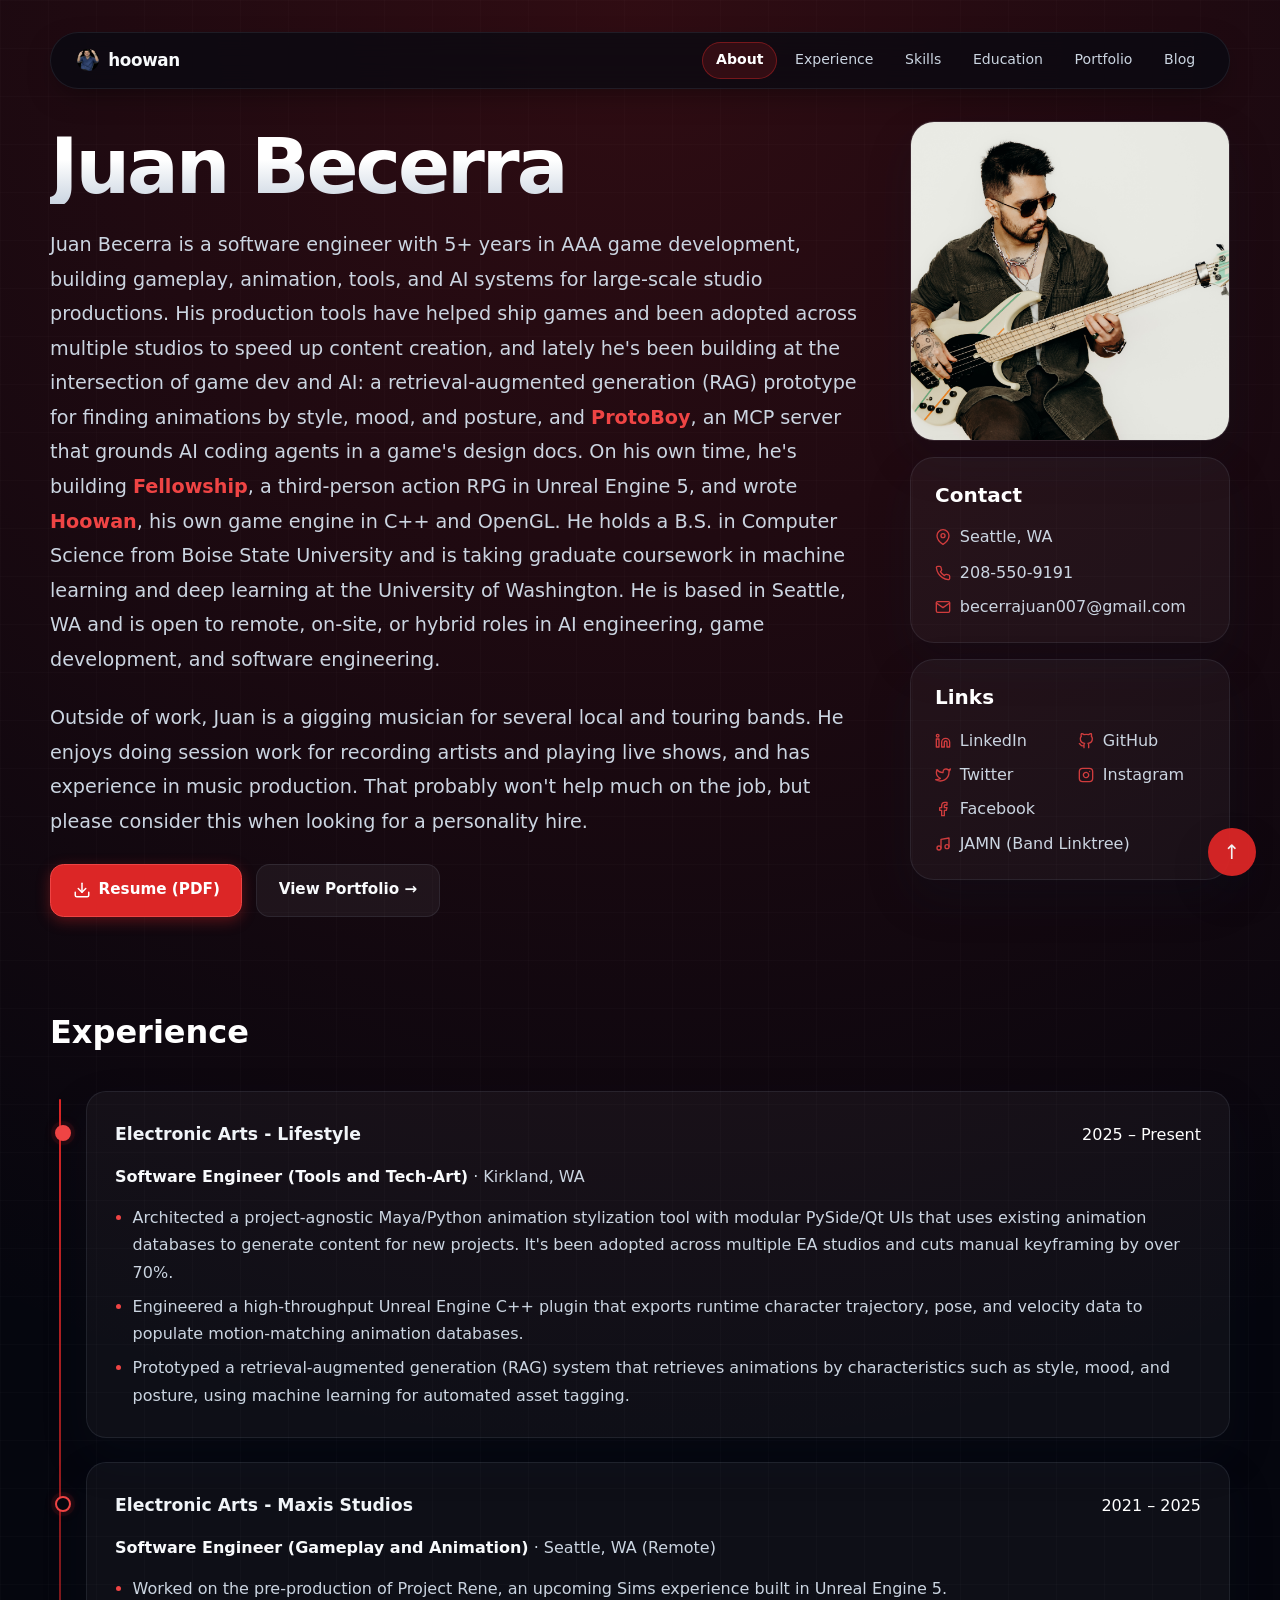
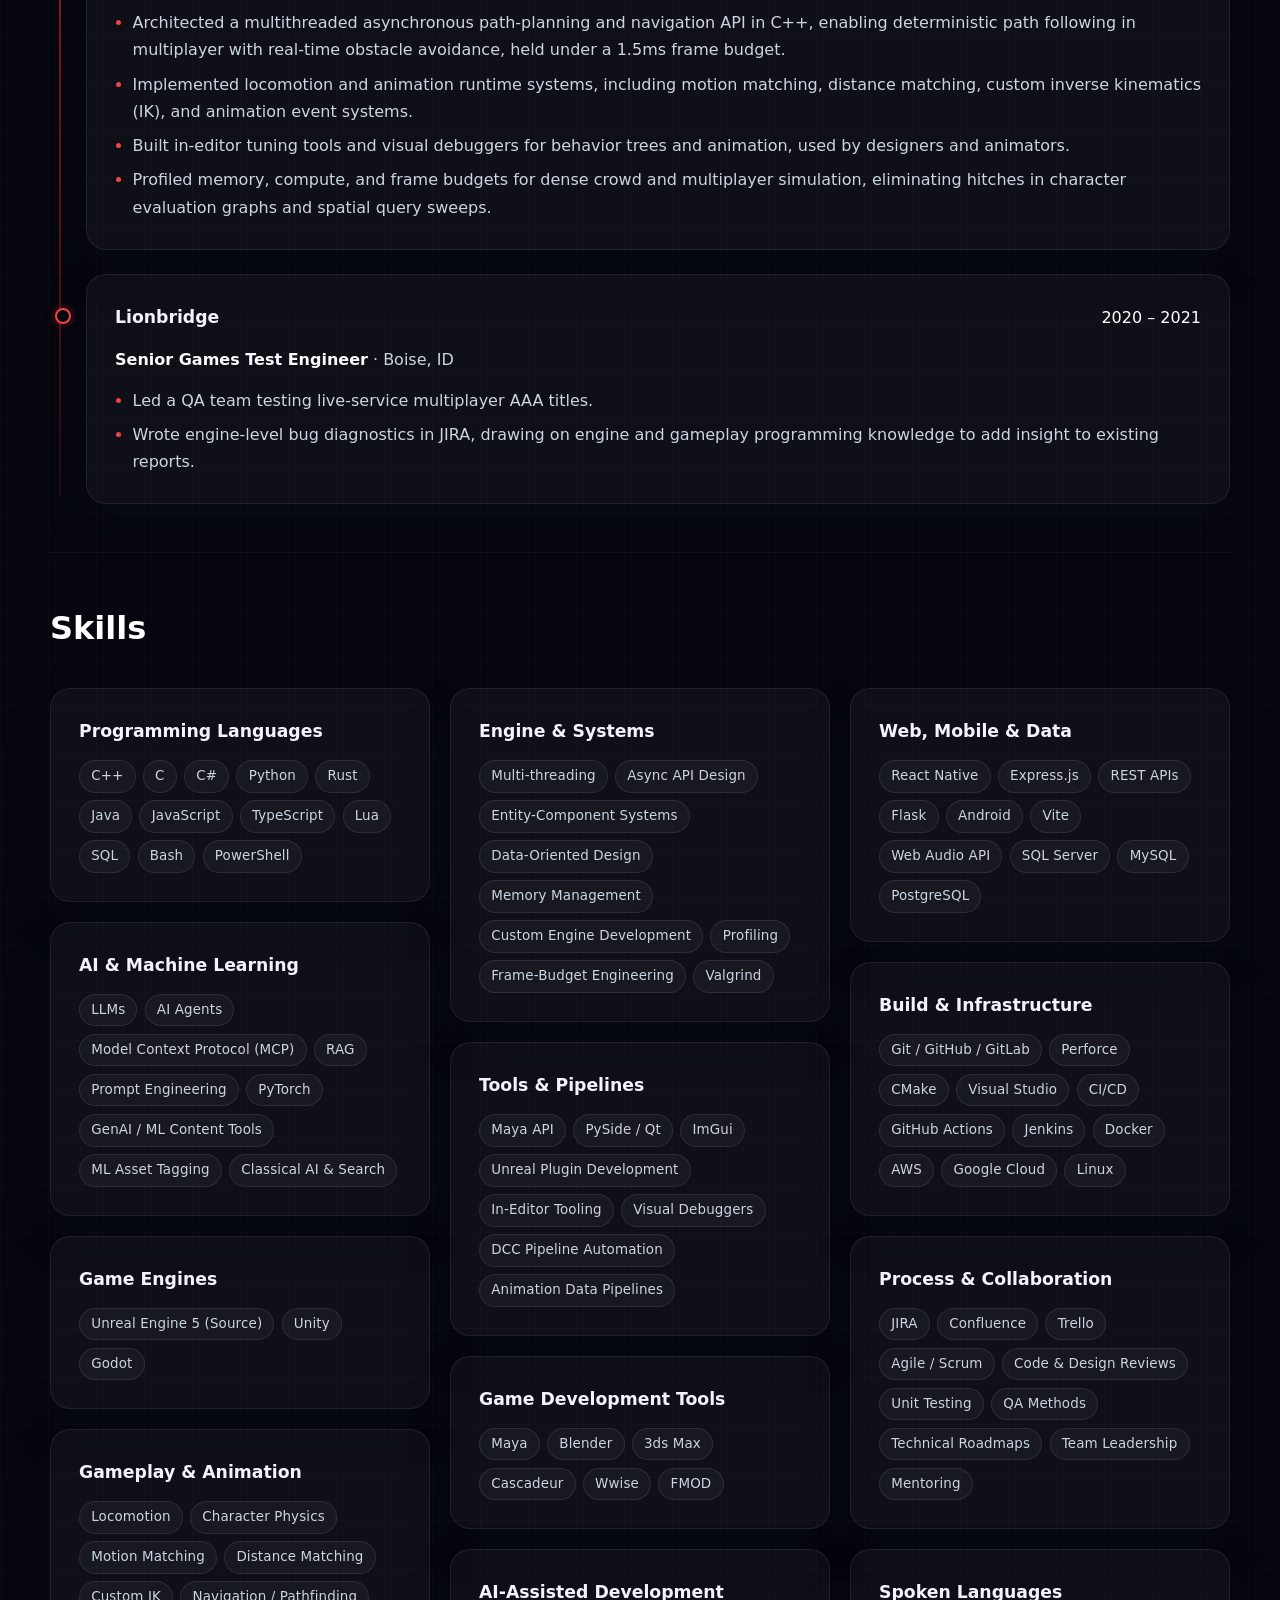
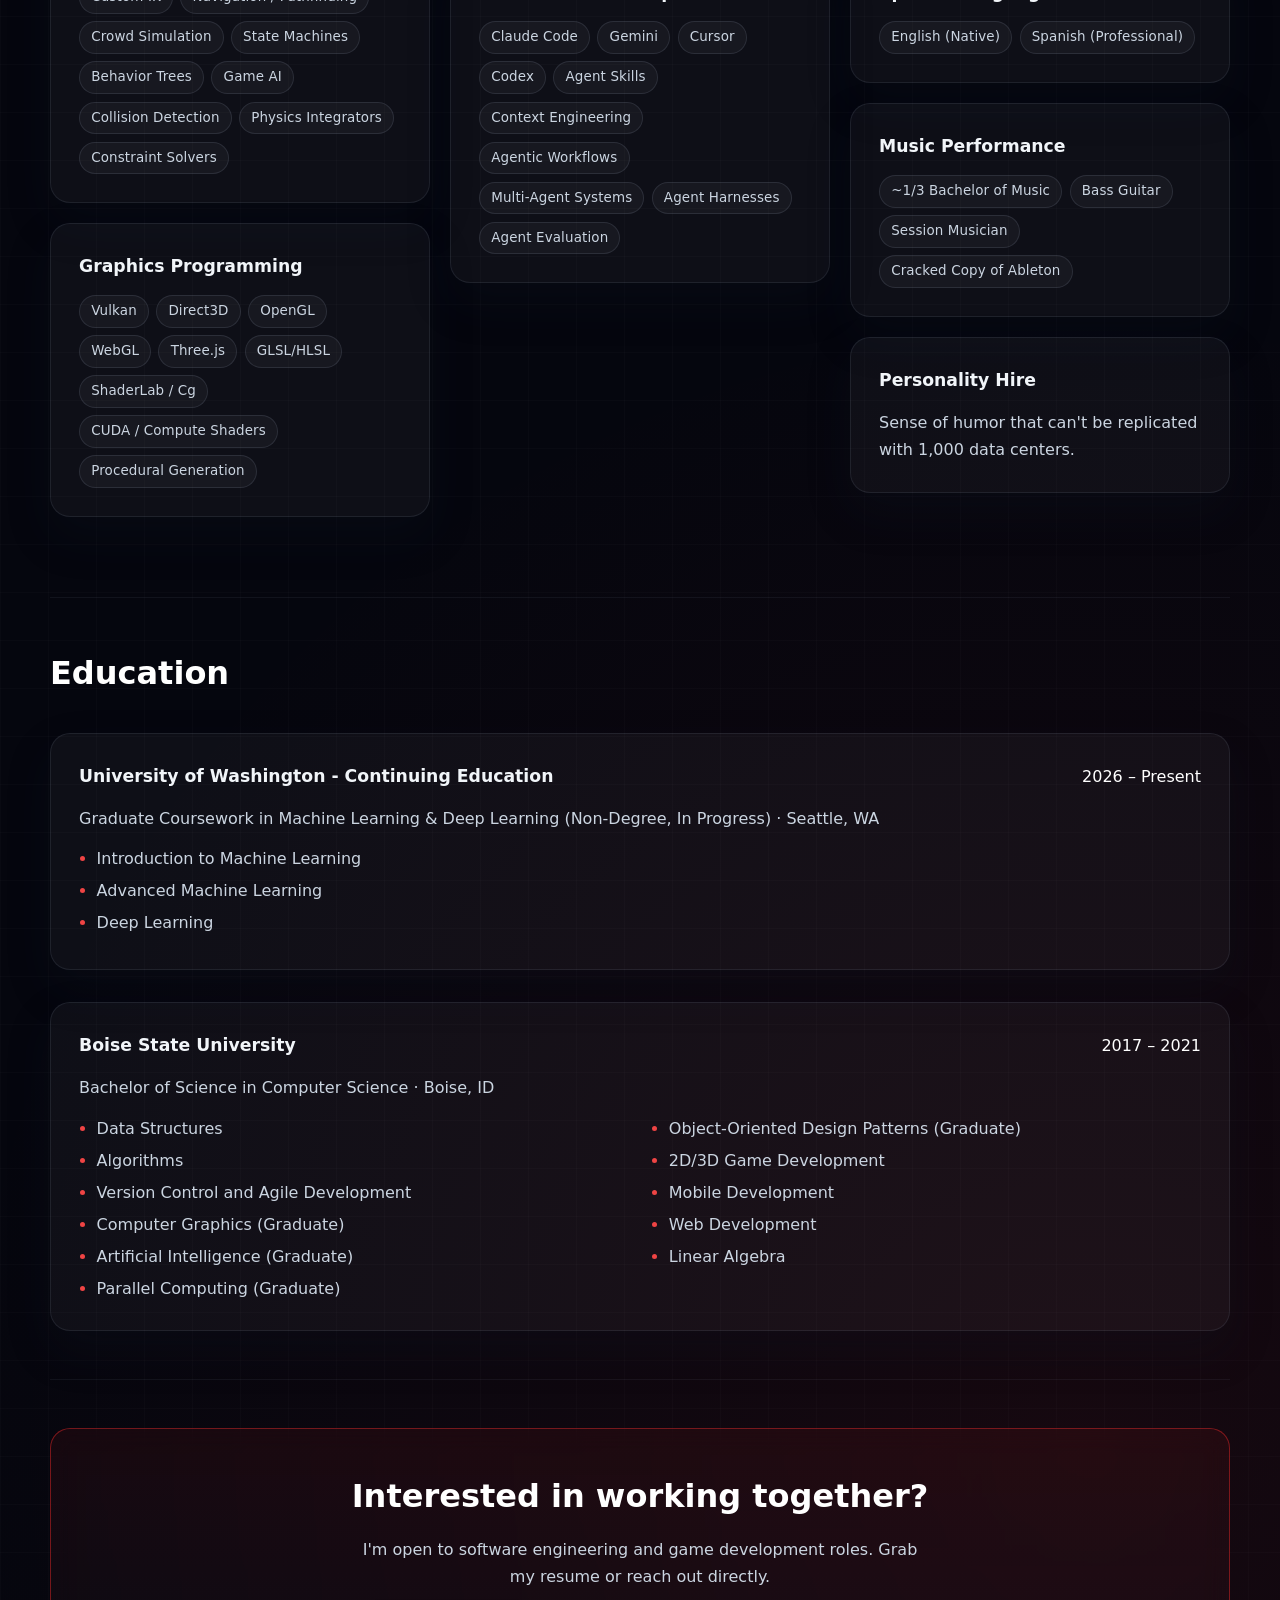
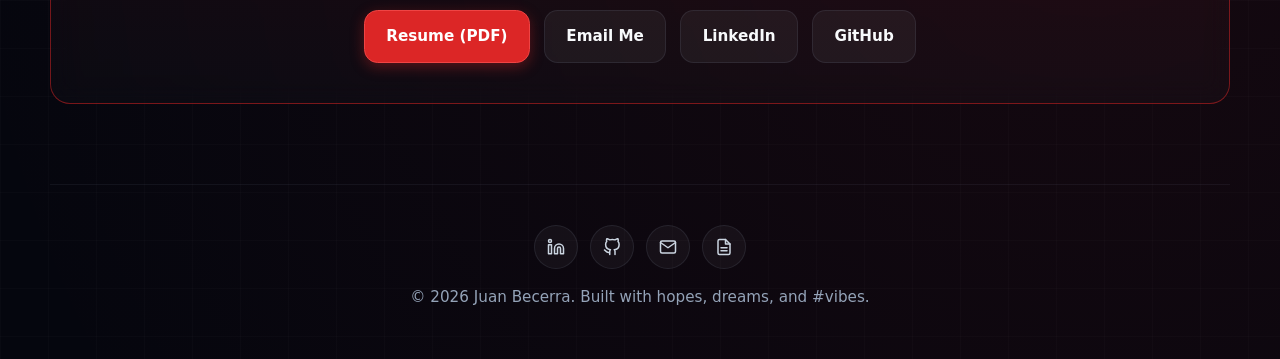
==== index.html @ b0166e04 "Updated look and feel of site" ====
<!DOCTYPE html>
<html lang="en">
<head>
  <meta charset="UTF-8" />
  <meta name="viewport" content="width=device-width, initial-scale=1.0" />
  <title>Juan Becerra | Home</title>
  <meta name="description" content="Resume website for Juan Becerra, software engineer building gameplay, animation, and AI systems." />
  <link rel="canonical" href="https://hoowan.dev/" />
  <meta property="og:type" content="website" />
  <meta property="og:site_name" content="hoowan.dev" />
  <meta property="og:title" content="Juan Becerra | Software Engineer" />
  <meta property="og:description" content="Software engineer with 5+ years in AAA game development, building gameplay, animation, tools, and AI systems." />
  <meta property="og:url" content="https://hoowan.dev/" />
  <meta property="og:image" content="https://hoowan.dev/media/og-image.jpg" />
  <meta property="og:image:width" content="1200" />
  <meta property="og:image:height" content="630" />
  <meta property="og:image:alt" content="Juan Becerra, Software Engineer: gameplay, animation, tools, and AI systems" />
  <meta name="twitter:card" content="summary_large_image" />
  <meta name="twitter:title" content="Juan Becerra | Software Engineer" />
  <meta name="twitter:description" content="Software engineer with 5+ years in AAA game development, building gameplay, animation, tools, and AI systems." />
  <meta name="twitter:image" content="https://hoowan.dev/media/og-image.jpg" />
  <script type="application/ld+json">
  {
    "@context": "https://schema.org",
    "@type": "Person",
    "name": "Juan Becerra",
    "jobTitle": "Software Engineer",
    "url": "https://hoowan.dev/",
    "image": "https://hoowan.dev/media/index/profile.jpg",
    "knowsAbout": ["Game Development", "Gameplay Programming", "Animation Systems", "Unreal Engine", "C++", "AI Tooling"],
    "sameAs": [
      "https://github.com/hoowan-dev",
      "https://www.linkedin.com/in/hoowan/"
    ]
  }
  </script>
  <link rel="stylesheet" href="styles.css" />
  <link rel="icon" type="image/x-icon" href="favicon.ico" />
  <script src="js/components.js" defer></script>
</head>
<body id="top">
  <div class="page-shell">
    <header id="about" class="site-header"></header>
    <noscript>
      <nav class="noscript-nav" aria-label="Primary">
        <a href="index.html">About</a>
        <a href="index.html#experience">Experience</a>
        <a href="portfolio.html">Portfolio</a>
        <a href="blog.html">Blog</a>
      </nav>
    </noscript>

    <main class="hero-layout">
      <section class="hero-panel">
        <h1>Juan Becerra</h1>
        <p class="hero-copy">
          Juan Becerra is a software engineer with 5+ years in AAA game development, building gameplay, animation, tools, and AI systems for large-scale studio productions.
          His production tools have helped ship games and been adopted across multiple studios to speed up content creation, and lately he's been building at the intersection of game dev and AI: a retrieval-augmented generation (RAG) prototype for finding animations by style, mood, and posture, and <a href="portfolio.html#protoboy">ProtoBoy</a>, an MCP server that grounds AI coding agents in a game's design docs.
          On his own time, he's building <a href="portfolio.html#fellowship">Fellowship</a>, a third-person action RPG in Unreal Engine 5, and wrote <a href="portfolio.html#hoowan">Hoowan</a>, his own game engine in C++ and OpenGL.
          He holds a B.S. in Computer Science from Boise State University and is taking graduate coursework in machine learning and deep learning at the University of Washington.
          He is based in Seattle, WA and is open to remote, on-site, or hybrid roles in AI engineering, game development, and software engineering.
        </p>

        <p class="hero-copy">
          Outside of work, Juan is a gigging musician for several local and touring bands. 
          He enjoys doing session work for recording artists and playing live shows, and has experience in music production. 
          That probably won't help much on the job, but please consider this when looking for a personality hire.
        </p>

        <div class="hero-actions">
          <a href="https://github.com/hoowan-dev/resume/blob/main/out/resume.pdf" class="primary-btn" target="_blank" rel="noopener noreferrer">
            <svg width="18" height="18" viewBox="0 0 24 24" fill="none" stroke="currentColor" stroke-width="2" stroke-linecap="round" stroke-linejoin="round" aria-hidden="true"><path d="M21 15v4a2 2 0 0 1-2 2H5a2 2 0 0 1-2-2v-4"></path><polyline points="7 10 12 15 17 10"></polyline><line x1="12" y1="15" x2="12" y2="3"></line></svg>
            Resume (PDF)
          </a>
          <a href="portfolio.html" class="secondary-btn">View Portfolio &rarr;</a>
        </div>
      </section>

      <aside class="sidebar">
        <div class="profile-card">
          <img src="media/index/profile.jpg" alt="Juan Becerra" class="profile-image" />
        </div>

        <section class="sidebar-card">
          <h2>Contact</h2>
          <p data-icon="pin">Seattle, WA</p>
          <p><a data-icon="phone" href="tel:+12085509191">208-550-9191</a></p>
          <p><a data-icon="mail" href="mailto:becerrajuan007@gmail.com">becerrajuan007@gmail.com</a></p>
        </section>

        <section class="sidebar-card sidebar-links">
          <h2>Links</h2>
          <p><a data-icon="linkedin" href="https://www.linkedin.com/in/hoowan/" target="_blank" rel="noreferrer noopener">LinkedIn</a></p>
          <p><a data-icon="github" href="https://github.com/hoowan-dev" target="_blank" rel="noreferrer noopener">GitHub</a></p>
          <p><a data-icon="twitter" href="https://twitter.com/numerohoowan" target="_blank" rel="noreferrer noopener">Twitter</a></p>
          <p><a data-icon="instagram" href="https://www.instagram.com/numerohoowan/" target="_blank" rel="noreferrer noopener">Instagram</a></p>
          <p><a data-icon="facebook" href="https://www.facebook.com/thatguyjuan/" target="_blank" rel="noreferrer noopener">Facebook</a></p>
          <p><a data-icon="music" href="https://linktr.ee/jamnlikedamn" target="_blank" rel="noreferrer noopener">JAMN (Band Linktree)</a></p>
        </section>
      </aside>
    </main>

    <section id="experience" class="section">
      <div class="section-inner">
        <h2>Experience</h2>
        <div class="timeline">
          <article class="experience-card">
            <div class="item-header">
              <div>
                <h3>Electronic Arts - Lifestyle</h3>
                <p class="item-subtitle"><strong>Software Engineer (Tools and Tech-Art)</strong> · Kirkland, WA</p>
              </div>
              <span>2025 – Present</span>
            </div>
            <div class="item-description">
              <ul class="role-highlights">
                <li>Architected a project-agnostic Maya/Python animation stylization tool with modular PySide/Qt UIs that uses existing animation databases to generate content for new projects. It's been adopted across multiple EA studios and cuts manual keyframing by over 70%.</li>
                <li>Engineered a high-throughput Unreal Engine C++ plugin that exports runtime character trajectory, pose, and velocity data to populate motion-matching animation databases.</li>
                <li>Prototyped a retrieval-augmented generation (RAG) system that retrieves animations by characteristics such as style, mood, and posture, using machine learning for automated asset tagging.</li>
              </ul>
            </div>
          </article>

          <article class="experience-card">
            <div class="item-header">
              <div>
                <h3>Electronic Arts - Maxis Studios</h3>
                <p class="item-subtitle"><strong>Software Engineer (Gameplay and Animation)</strong> · Seattle, WA (Remote)</p>
              </div>
              <span>2021 – 2025</span>
            </div>
            <div class="item-description">
              <ul class="role-highlights">
                <li>Worked on the pre-production of Project Rene, an upcoming Sims experience built in Unreal Engine 5.</li>
                <li>Architected a multithreaded asynchronous path-planning and navigation API in C++, enabling deterministic path following in multiplayer with real-time obstacle avoidance, held under a 1.5ms frame budget.</li>
                <li>Implemented locomotion and animation runtime systems, including motion matching, distance matching, custom inverse kinematics (IK), and animation event systems.</li>
                <li>Built in-editor tuning tools and visual debuggers for behavior trees and animation, used by designers and animators.</li>
                <li>Profiled memory, compute, and frame budgets for dense crowd and multiplayer simulation, eliminating hitches in character evaluation graphs and spatial query sweeps.</li>
              </ul>
            </div>
          </article>

          <article class="experience-card">
            <div class="item-header">
              <div>
                <h3>Lionbridge</h3>
                <p class="item-subtitle"><strong>Senior Games Test Engineer</strong> · Boise, ID</p>
              </div>
              <span>2020 – 2021</span>
            </div>
            <div class="item-description">
              <ul class="role-highlights">
                <li>Led a QA team testing live-service multiplayer AAA titles.</li>
                <li>Wrote engine-level bug diagnostics in JIRA, drawing on engine and gameplay programming knowledge to add insight to existing reports.</li>
              </ul>
            </div>
          </article>
        </div>
      </div>
    </section>

    <section id="skills" class="section">
      <div class="section-inner">
        <h2>Skills</h2>
        <div class="skill-grid skill-masonry">
          <div class="skill-card">
            <h3>Programming Languages</h3>
            <div class="skill-tags">
              <span class="skill-tag">C++</span>
              <span class="skill-tag">C</span>
              <span class="skill-tag">C#</span>
              <span class="skill-tag">Python</span>
              <span class="skill-tag">Rust</span>
              <span class="skill-tag">Java</span>
              <span class="skill-tag">JavaScript</span>
              <span class="skill-tag">TypeScript</span>
              <span class="skill-tag">Lua</span>
              <span class="skill-tag">SQL</span>
              <span class="skill-tag">Bash</span>
              <span class="skill-tag">PowerShell</span>
            </div>
          </div>
          <div class="skill-card">
            <h3>AI &amp; Machine Learning</h3>
            <div class="skill-tags">
              <span class="skill-tag">LLMs</span>
              <span class="skill-tag">AI Agents</span>
              <span class="skill-tag">Model Context Protocol (MCP)</span>
              <span class="skill-tag">RAG</span>
              <span class="skill-tag">Prompt Engineering</span>
              <span class="skill-tag">PyTorch</span>
              <span class="skill-tag">GenAI / ML Content Tools</span>
              <span class="skill-tag">ML Asset Tagging</span>
              <span class="skill-tag">Classical AI &amp; Search</span>
            </div>
          </div>
          <div class="skill-card">
            <h3>Game Engines</h3>
            <div class="skill-tags">
              <span class="skill-tag">Unreal Engine 5 (Source)</span>
              <span class="skill-tag">Unity</span>
              <span class="skill-tag">Godot</span>
            </div>
          </div>
          <div class="skill-card">
            <h3>Gameplay &amp; Animation</h3>
            <div class="skill-tags">
              <span class="skill-tag">Locomotion</span>
              <span class="skill-tag">Character Physics</span>
              <span class="skill-tag">Motion Matching</span>
              <span class="skill-tag">Distance Matching</span>
              <span class="skill-tag">Custom IK</span>
              <span class="skill-tag">Navigation / Pathfinding</span>
              <span class="skill-tag">Crowd Simulation</span>
              <span class="skill-tag">State Machines</span>
              <span class="skill-tag">Behavior Trees</span>
              <span class="skill-tag">Game AI</span>
              <span class="skill-tag">Collision Detection</span>
              <span class="skill-tag">Physics Integrators</span>
              <span class="skill-tag">Constraint Solvers</span>
            </div>
          </div>
          <div class="skill-card">
            <h3>Graphics Programming</h3>
            <div class="skill-tags">
              <span class="skill-tag">Vulkan</span>
              <span class="skill-tag">Direct3D</span>
              <span class="skill-tag">OpenGL</span>
              <span class="skill-tag">WebGL</span>
              <span class="skill-tag">Three.js</span>
              <span class="skill-tag">GLSL/HLSL</span>
              <span class="skill-tag">ShaderLab / Cg</span>
              <span class="skill-tag">CUDA / Compute Shaders</span>
              <span class="skill-tag">Procedural Generation</span>
            </div>
          </div>
          <div class="skill-card">
            <h3>Engine &amp; Systems</h3>
            <div class="skill-tags">
              <span class="skill-tag">Multi-threading</span>
              <span class="skill-tag">Async API Design</span>
              <span class="skill-tag">Entity-Component Systems</span>
              <span class="skill-tag">Data-Oriented Design</span>
              <span class="skill-tag">Memory Management</span>
              <span class="skill-tag">Custom Engine Development</span>
              <span class="skill-tag">Profiling</span>
              <span class="skill-tag">Frame-Budget Engineering</span>
              <span class="skill-tag">Valgrind</span>
            </div>
          </div>
          <div class="skill-card">
            <h3>Tools &amp; Pipelines</h3>
            <div class="skill-tags">
              <span class="skill-tag">Maya API</span>
              <span class="skill-tag">PySide / Qt</span>
              <span class="skill-tag">ImGui</span>
              <span class="skill-tag">Unreal Plugin Development</span>
              <span class="skill-tag">In-Editor Tooling</span>
              <span class="skill-tag">Visual Debuggers</span>
              <span class="skill-tag">DCC Pipeline Automation</span>
              <span class="skill-tag">Animation Data Pipelines</span>
            </div>
          </div>
          <div class="skill-card">
            <h3>Game Development Tools</h3>
            <div class="skill-tags">
              <span class="skill-tag">Maya</span>
              <span class="skill-tag">Blender</span>
              <span class="skill-tag">3ds Max</span>
              <span class="skill-tag">Cascadeur</span>
              <span class="skill-tag">Wwise</span>
              <span class="skill-tag">FMOD</span>
            </div>
          </div>
          <div class="skill-card">
            <h3>AI-Assisted Development</h3>
            <div class="skill-tags">
              <span class="skill-tag">Claude Code</span>
              <span class="skill-tag">Gemini</span>
              <span class="skill-tag">Cursor</span>
              <span class="skill-tag">Codex</span>
              <span class="skill-tag">Agent Skills</span>
              <span class="skill-tag">Context Engineering</span>
              <span class="skill-tag">Agentic Workflows</span>
              <span class="skill-tag">Multi-Agent Systems</span>
              <span class="skill-tag">Agent Harnesses</span>
              <span class="skill-tag">Agent Evaluation</span>
            </div>
          </div>
          <div class="skill-card">
            <h3>Web, Mobile &amp; Data</h3>
            <div class="skill-tags">
              <span class="skill-tag">React Native</span>
              <span class="skill-tag">Express.js</span>
              <span class="skill-tag">REST APIs</span>
              <span class="skill-tag">Flask</span>
              <span class="skill-tag">Android</span>
              <span class="skill-tag">Vite</span>
              <span class="skill-tag">Web Audio API</span>
              <span class="skill-tag">SQL Server</span>
              <span class="skill-tag">MySQL</span>
              <span class="skill-tag">PostgreSQL</span>
            </div>
          </div>
          <div class="skill-card">
            <h3>Build &amp; Infrastructure</h3>
            <div class="skill-tags">
              <span class="skill-tag">Git / GitHub / GitLab</span>
              <span class="skill-tag">Perforce</span>
              <span class="skill-tag">CMake</span>
              <span class="skill-tag">Visual Studio</span>
              <span class="skill-tag">CI/CD</span>
              <span class="skill-tag">GitHub Actions</span>
              <span class="skill-tag">Jenkins</span>
              <span class="skill-tag">Docker</span>
              <span class="skill-tag">AWS</span>
              <span class="skill-tag">Google Cloud</span>
              <span class="skill-tag">Linux</span>
            </div>
          </div>
          <div class="skill-card">
            <h3>Process &amp; Collaboration</h3>
            <div class="skill-tags">
              <span class="skill-tag">JIRA</span>
              <span class="skill-tag">Confluence</span>
              <span class="skill-tag">Trello</span>
              <span class="skill-tag">Agile / Scrum</span>
              <span class="skill-tag">Code &amp; Design Reviews</span>
              <span class="skill-tag">Unit Testing</span>
              <span class="skill-tag">QA Methods</span>
              <span class="skill-tag">Technical Roadmaps</span>
              <span class="skill-tag">Team Leadership</span>
              <span class="skill-tag">Mentoring</span>
            </div>
          </div>
          <div class="skill-card">
            <h3>Spoken Languages</h3>
            <div class="skill-tags">
              <span class="skill-tag">English (Native)</span>
              <span class="skill-tag">Spanish (Professional)</span>
            </div>
          </div>
          <div class="skill-card">
            <h3>Music Performance</h3>
            <div class="skill-tags">
              <span class="skill-tag">~1/3 Bachelor of Music</span>
              <span class="skill-tag">Bass Guitar</span>
              <span class="skill-tag">Session Musician</span>
              <span class="skill-tag">Cracked Copy of Ableton</span>
            </div>
          </div>
          <div class="skill-card">
            <h3>Personality Hire</h3>
            <p>Sense of humor that can't be replicated with 1,000 data centers.</p>
          </div>
        </div>
      </div>
    </section>

    <section id="education" class="section">
      <div class="section-inner">
        <h2>Education</h2>
        <article class="experience-card">
          <div class="item-header">
            <div>
              <h3>University of Washington - Continuing Education</h3>
              <div class="item-subtitle">Graduate Coursework in Machine Learning &amp; Deep Learning (Non-Degree, In Progress) · Seattle, WA</div>
            </div>
            <span>2026 – Present</span>
          </div>
          <div class="item-description">
            <ul class="course-list course-list--short">
              <li>Introduction to Machine Learning</li>
              <li>Advanced Machine Learning</li>
              <li>Deep Learning</li>
            </ul>
          </div>
        </article>

        <article class="experience-card">
          <div class="item-header">
            <div>
              <h3>Boise State University</h3>
              <div class="item-subtitle">Bachelor of Science in Computer Science · Boise, ID</div>
            </div>
            <span>2017 – 2021</span>
          </div>
          <div class="item-description">
            <ul class="course-list">
              <li>Data Structures</li>
              <li>Algorithms</li>
              <li>Version Control and Agile Development</li>
              <li>Computer Graphics (Graduate)</li>
              <li>Artificial Intelligence (Graduate)</li>
              <li>Parallel Computing (Graduate)</li>
              <li>Object-Oriented Design Patterns (Graduate)</li>
              <li>2D/3D Game Development</li>
              <li>Mobile Development</li>
              <li>Web Development</li>
              <li>Linear Algebra</li>
            </ul>
          </div>
        </article>
      </div>
    </section>

    <footer class="footer"></footer>
    <a href="#top" class="back-to-top" aria-label="Back to top">↑</a>

  </div>
</body>
</html>
---- styles.css ----
:root {
  color-scheme: dark;
  --bg-canvas: #05060e;
  --bg-card: rgba(255, 255, 255, 0.04);
  --bg-card-hover: rgba(255, 255, 255, 0.07);
  --border-subtle: rgba(148, 163, 184, 0.12);
  --border-hover: rgba(220, 38, 38, 0.45);
  --border-accent: rgba(220, 38, 38, 0.5);

  --accent: #dc2626;
  --accent-light: #ef4444;
  --accent-glow: rgba(220, 38, 38, 0.2);
  --accent-glow-subtle: rgba(220, 38, 38, 0.08);

  --text-primary: #ffffff;
  --text-secondary: #f8fafc;
  --text-muted: #cbd5e1;
  --text-dim: #94a3b8;

  font-family: Inter, ui-sans-serif, system-ui, -apple-system, BlinkMacSystemFont, "Segoe UI", sans-serif;
  font-size: 16px;
  line-height: 1.7;
}

* {
  box-sizing: border-box;
}

html {
  scroll-behavior: smooth;
  scroll-padding-top: 8rem;
}

body {
  margin: 0;
  min-height: 100vh;
  background-color: var(--bg-canvas);
  background-image: 
    radial-gradient(circle at top, var(--accent-glow), transparent 28%),
    radial-gradient(circle at 85% 90%, var(--accent-glow-subtle), transparent 24%),
    linear-gradient(rgba(255, 255, 255, 0.015) 1px, transparent 1px),
    linear-gradient(90deg, rgba(255, 255, 255, 0.015) 1px, transparent 1px);
  background-size: 100% 100%, 100% 100%, 48px 48px, 48px 48px;
  color: var(--text-primary);
}

img,
svg {
  max-width: 100%;
  display: block;
}

.page-shell {
  width: min(1180px, calc(100% - 2rem));
  margin: 0 auto;
  padding: 2rem 0 3rem;
}

/* ==========================================================================
   Header & Navigation
   ========================================================================== */

.site-header {
  display: flex;
  justify-content: space-between;
  align-items: center;
  gap: 1.25rem;
  padding: 0.55rem 1.25rem;
  margin-bottom: 2rem;
  position: sticky;
  top: 0.75rem;
  z-index: 1000;
  border-radius: 999px;
  background: rgba(8, 10, 18, 0.75);
  backdrop-filter: blur(16px);
  -webkit-backdrop-filter: blur(16px);
  border: 1px solid var(--border-subtle);
  box-shadow: 0 10px 30px -10px rgba(0, 0, 0, 0.5);
  transition: background-color 0.25s ease, border-color 0.25s ease, box-shadow 0.25s ease, padding 0.25s ease;
}

.site-header.scrolled {
  background: rgba(6, 8, 15, 0.92);
  border-color: rgba(255, 255, 255, 0.12);
  box-shadow: 0 16px 40px -10px rgba(0, 0, 0, 0.7), 0 0 20px -5px var(--accent-glow);
  padding: 0.45rem 1.25rem;
}

.logo {
  display: flex;
  align-items: center;
  gap: 0.55rem;
  text-decoration: none;
  color: var(--text-secondary);
  font-weight: 700;
  letter-spacing: -0.02em;
  font-size: 1.05rem;
  padding: 0.2rem 0.4rem;
  border-radius: 999px;
  transition: color 0.2s ease;
}

.logo:hover {
  color: var(--accent-light);
}

.logo img {
  width: 22px;
  height: 22px;
  border-radius: 999px;
}

.header-toggle {
  display: none;
  background: rgba(255, 255, 255, 0.05);
  border: 1px solid var(--border-subtle);
  color: var(--text-secondary);
  border-radius: 0.6rem;
  padding: 0.45rem;
  cursor: pointer;
  align-items: center;
  justify-content: center;
  transition: all 0.2s ease;
}

.header-toggle:hover {
  background: rgba(255, 255, 255, 0.12);
  border-color: rgba(255, 255, 255, 0.2);
}

.header-toggle .icon-close {
  display: none;
}

.site-header.expanded .header-toggle .icon-menu {
  display: none;
}

.site-header.expanded .header-toggle .icon-close {
  display: block;
}

.site-nav {
  display: flex;
  align-items: center;
  gap: 0.25rem;
}

.site-nav a,
.sidebar-nav a {
  color: var(--text-muted);
  text-decoration: none;
  font-size: 0.88rem;
  font-weight: 500;
  padding: 0.35rem 0.8rem;
  border-radius: 999px;
  border: 1px solid transparent;
  transition: all 0.2s ease;
  white-space: nowrap;
}

.site-nav a:hover,
.sidebar-nav a:hover,
.hero-stack a:hover,
.sidebar-card a:hover {
  color: #ffffff;
  background: rgba(255, 255, 255, 0.08);
}

.site-nav a.active {
  color: #ffffff;
  background: rgba(220, 38, 38, 0.16);
  border-color: rgba(220, 38, 38, 0.4);
  font-weight: 600;
}

/* ==========================================================================
   Hero & Layout
   ========================================================================== */

.hero-layout {
  padding-bottom: 2.5rem;
  display: grid;
  grid-template-columns: 1fr 320px;
  gap: 3rem;
  align-items: start;
}

.centered-hero {
  display: flex;
  justify-content: center;
}

.hero-panel {
  display: grid;
  gap: 1.5rem;
  max-width: 720px;
}

.centered-hero .hero-panel {
  text-align: center;
}

.eyebrow {
  display: inline-flex;
  flex-wrap: wrap;
  align-items: center;
  margin: 0;
  text-transform: uppercase;
  letter-spacing: 0.12em;
  font-size: 0.85rem;
  font-weight: 700;
  color: var(--accent-light);
}

.hero-panel h1 {
  margin: 0.6rem 0 0;
  font-size: clamp(3.25rem, 6vw, 5.5rem);
  line-height: 0.96;
  letter-spacing: -0.04em;
  background: linear-gradient(180deg, #ffffff 40%, #cbd5e1 100%);
  -webkit-background-clip: text;
  -webkit-text-fill-color: transparent;
}

.hero-copy {
  margin: 0;
  max-width: 42rem;
  color: var(--text-muted);
  font-size: 1.04rem;
  line-height: 1.8;
}

.hero-actions {
  display: flex;
  flex-wrap: wrap;
  gap: 0.85rem;
  align-items: center;
  margin-top: 0.5rem;
}

.primary-btn {
  display: inline-flex;
  align-items: center;
  justify-content: center;
  gap: 0.5rem;
  padding: 0.8rem 1.35rem;
  border-radius: 0.85rem;
  background: var(--accent);
  border: 1px solid var(--accent-light);
  color: #ffffff;
  font-weight: 700;
  font-size: 0.95rem;
  text-decoration: none;
  cursor: pointer;
  transition: background 0.2s ease, transform 0.2s ease, box-shadow 0.2s ease;
  box-shadow: 0 4px 14px rgba(220, 38, 38, 0.35);
}

.primary-btn:hover,
.primary-btn:focus-visible {
  background: var(--accent-light);
  transform: translateY(-2px);
  box-shadow: 0 6px 20px rgba(220, 38, 38, 0.5);
}

.secondary-btn {
  display: inline-flex;
  align-items: center;
  justify-content: center;
  padding: 0.8rem 1.35rem;
  border-radius: 0.85rem;
  background: rgba(255, 255, 255, 0.05);
  border: 1px solid var(--border-subtle);
  color: var(--text-secondary);
  font-weight: 600;
  font-size: 0.95rem;
  text-decoration: none;
  cursor: pointer;
  transition: all 0.2s ease;
}

.secondary-btn:hover,
.secondary-btn:focus-visible {
  background: rgba(255, 255, 255, 0.1);
  border-color: rgba(148, 163, 184, 0.3);
  color: #ffffff;
  transform: translateY(-2px);
}

.hero-tags {
  display: flex;
  flex-wrap: wrap;
  gap: 0.75rem;
  margin-top: 1.6rem;
}

.hero-tags span {
  display: inline-flex;
  padding: 0.7rem 1rem;
  border-radius: 999px;
  background: rgba(255, 255, 255, 0.05);
  border: 1px solid var(--border-subtle);
  color: #e5e7eb;
  font-size: 0.92rem;
}

/* ==========================================================================
   Sidebar & Profile
   ========================================================================== */

.sidebar {
  display: grid;
  gap: 1.5rem;
  align-self: start;
  width: 100%;
  z-index: 1;
}

.profile-card {
  border-radius: 1.5rem;
  overflow: hidden;
  background: var(--bg-card);
  border: 1px solid var(--border-subtle);
  box-shadow: 0 20px 45px rgba(15, 23, 42, 0.2);
  transition: border-color 0.25s ease, box-shadow 0.25s ease, transform 0.25s ease;
}

.profile-image {
  width: 100%;
  height: auto;
  aspect-ratio: 1;
  object-fit: cover;
  display: block;
}

.sidebar-card {
  border-radius: 1.5rem;
  background: var(--bg-card);
  border: 1px solid var(--border-subtle);
  box-shadow: 0 20px 45px rgba(15, 23, 42, 0.2);
  padding: 1.75rem;
  transition: border-color 0.25s ease, box-shadow 0.25s ease;
}

.sidebar-card h2 {
  margin: 0 0 1rem;
  font-size: 1.25rem;
}

.sidebar-card p {
  margin: 0.8rem 0 0;
  color: var(--text-muted);
  line-height: 1.8;
}

.sidebar-nav {
  display: grid;
  gap: 0.6rem;
}

.sidebar-links {
  display: grid;
  grid-template-columns: 1fr 1fr;
  column-gap: 1rem;
}

.sidebar-links h2,
.sidebar-links p:last-child {
  grid-column: 1 / -1;
}

/* ==========================================================================
   Sections & Content Grids
   ========================================================================== */

.section {
  padding: 3rem 0;
  border-top: 1px solid rgba(148, 163, 184, 0.08);
}

.section:first-of-type {
  border-top: none;
}

.section-light {
  background: rgba(255, 255, 255, 0.02);
}

.section-dark {
  background: rgba(20, 20, 20, 0.5);
}

.section-inner {
  display: grid;
  gap: 2rem;
  width: 100%;
  margin: 0 auto;
}

.section-header {
  max-width: 52rem;
}

.section-header p {
  margin-top: 1rem;
  color: var(--text-muted);
  line-height: 1.8;
}

.section h2 {
  margin: 0;
  font-size: clamp(2rem, 2.5vw, 2.6rem);
}

.skill-grid {
  display: grid;
  gap: 1.25rem;
  grid-template-columns: repeat(auto-fit, minmax(min(100%, 320px), 1fr));
  margin-bottom: 2rem;
}

.certification-grid {
  display: grid;
  gap: 1.25rem;
  grid-template-columns: repeat(auto-fit, minmax(260px, 1fr));
  margin-bottom: 2rem;
}

.skill-card,
.cert-card,
.experience-card,
.education-card,
.contact-panel {
  border-radius: 1.25rem;
  background: var(--bg-card);
  border: 1px solid var(--border-subtle);
  box-shadow: 0 20px 45px rgba(15, 23, 42, 0.2);
  padding: 1.75rem;
  transition: transform 0.25s cubic-bezier(0.16, 1, 0.3, 1),
              border-color 0.25s ease,
              box-shadow 0.25s ease,
              background-color 0.25s ease;
}

/* Only cards that actually do something on click (portfolio/blog modals) light up */
.experience-card.is-clickable:hover {
  transform: translateY(-3px);
  border-color: var(--border-hover);
  box-shadow: 0 24px 50px -12px rgba(0, 0, 0, 0.5), 0 0 24px -6px var(--accent-glow);
  background: var(--bg-card-hover);
}

.cert-card {
  display: grid;
  align-content: start;
  gap: 1rem;
}

.skill-card h3,
.cert-card h3,
.experience-card h3,
.education-card h3 {
  margin: 0 0 0.85rem;
  font-size: 1.08rem;
  color: #f1f5f9;
  font-weight: 700;
}

.skill-card p,
.experience-card p,
.education-card p,
.cert-card p {
  margin: 0;
  color: var(--text-muted);
  line-height: 1.7;
}

/* ==========================================================================
   Skill Tags / Chips
   ========================================================================== */

.skill-tags {
  display: flex;
  flex-wrap: wrap;
  gap: 0.45rem;
  margin-top: 0.5rem;
}

.skill-tag {
  display: inline-flex;
  align-items: center;
  padding: 0.25rem 0.7rem;
  border-radius: 999px;
  background: rgba(255, 255, 255, 0.04);
  border: 1px solid rgba(148, 163, 184, 0.16);
  color: var(--text-muted);
  font-size: 0.84rem;
  font-weight: 500;
  letter-spacing: 0.01em;
  transition: all 0.2s ease;
}

.cert-list {
  margin: 0;
  padding-left: 1.2rem;
  color: var(--text-muted);
}

.cert-list li {
  margin: 0.35rem 0;
}

.experience-card {
  display: flex;
  flex-direction: column;
  gap: 0.85rem;
}

.experience-details {
  display: none;
}

.item-description {
  color: var(--text-muted);
  line-height: 1.7;
}

.experience-actions {
  display: flex;
  flex-wrap: wrap;
  gap: 0.6rem;
  align-items: center;
  margin-top: auto;
  padding-top: 0.85rem;
}

.experience-link {
  display: inline-flex;
  align-items: center;
  justify-content: center;
  gap: 0.45rem;
  padding: 0.55rem 1.1rem;
  border-radius: 999px;
  background: rgba(220, 38, 38, 0.1);
  border: 1px solid rgba(220, 38, 38, 0.35);
  color: var(--text-secondary);
  font-weight: 600;
  font-size: 0.85rem;
  text-decoration: none;
  transition: all 0.2s cubic-bezier(0.16, 1, 0.3, 1);
  cursor: pointer;
  line-height: 1.35;
  white-space: nowrap;
}

.experience-link:hover,
.experience-link:focus-visible {
  background: rgba(220, 38, 38, 0.22);
  border-color: rgba(220, 38, 38, 0.7);
  color: #ffffff;
  transform: translateY(-2px);
  box-shadow: 0 4px 14px rgba(220, 38, 38, 0.35);
}

.experience-link.primary {
  background: var(--accent);
  border-color: var(--accent-light);
  color: #ffffff;
  box-shadow: 0 4px 12px rgba(220, 38, 38, 0.35);
}

.experience-link.primary:hover,
.experience-link.primary:focus-visible {
  background: var(--accent-light);
  border-color: #fca5a5;
  color: #ffffff;
  box-shadow: 0 6px 18px rgba(220, 38, 38, 0.55);
  transform: translateY(-2px);
}

.experience-link svg {
  flex-shrink: 0;
  transition: transform 0.2s ease;
}

.experience-link:hover svg {
  transform: translate(1px, -1px);
}

.resume-link {
  display: flex;
  width: fit-content;
  margin: 0 auto 1.5rem;
  align-items: center;
  justify-content: center;
  padding: 0.85rem 1.25rem;
  border-radius: 0.9rem;
  background: rgba(220, 38, 38, 0.16);
  border: 1px solid rgba(220, 38, 38, 0.35);
  color: var(--text-secondary);
  font-weight: 700;
  font-size: 0.98rem;
  cursor: pointer;
  transition: background 0.2s ease, border-color 0.2s ease, transform 0.2s ease;
}

.resume-link:hover,
.resume-link:focus-visible {
  background: rgba(220, 38, 38, 0.28);
  border-color: rgba(220, 38, 38, 0.65);
  transform: translateY(-1px);
}

.resume-link:focus-visible {
  outline: 3px solid rgba(220, 38, 38, 0.45);
  outline-offset: 3px;
}

.project-image {
  width: 100%;
  height: auto;
  aspect-ratio: 16 / 9;
  object-fit: cover;
  object-position: center top;
  background: #05060e;
  border-radius: 0.75rem;
  margin-bottom: 0.5rem;
  cursor: pointer;
  transition: transform 0.25s ease, opacity 0.25s ease;
}

/* Wide or tall shots that would lose too much to cropping are letterboxed instead */
.project-image--contain {
  object-fit: contain;
  object-position: center;
}

.experience-card.is-clickable {
  cursor: pointer;
}

.experience-card.is-clickable:hover .project-image {
  transform: scale(1.01);
  opacity: 0.96;
}

/* ==========================================================================
   Project Modal
   ========================================================================== */

.project-modal {
  position: fixed;
  inset: 0;
  display: grid;
  place-items: center;
  padding: 1.5rem;
  background: rgba(0, 0, 0, 0.8);
  backdrop-filter: blur(8px);
  -webkit-backdrop-filter: blur(8px);
  opacity: 0;
  visibility: hidden;
  pointer-events: none;
  transition: opacity 0.25s ease, visibility 0.25s ease;
  z-index: 1050;
}

.project-modal.open {
  opacity: 1;
  visibility: visible;
  pointer-events: auto;
}

.project-modal-backdrop {
  position: absolute;
  inset: 0;
  background: rgba(10, 10, 10, 0.85);
}

.project-modal-card {
  position: relative;
  width: min(720px, 100%);
  max-height: min(90vh, 100%);
  overflow: auto;
  border-radius: 1.5rem;
  background: rgba(15, 15, 15, 0.98);
  border: 1px solid var(--border-subtle);
  box-shadow: 0 30px 80px rgba(0, 0, 0, 0.6), 0 0 30px -10px var(--accent-glow);
  padding: 2rem;
  z-index: 1;
  transform: scale(0.96);
  transition: transform 0.3s cubic-bezier(0.16, 1, 0.3, 1);
}

.project-modal.open .project-modal-card {
  transform: scale(1);
}

.project-modal-image {
  width: 100%;
  height: auto;
  border-radius: 1rem;
  margin-bottom: 1.5rem;
  border: 1px solid var(--border-subtle);
}

.project-modal-close {
  position: absolute;
  top: 1rem;
  right: 1rem;
  width: 2.5rem;
  height: 2.5rem;
  border: none;
  border-radius: 999px;
  background: rgba(255, 255, 255, 0.08);
  color: #e5e7eb;
  font-size: 1.25rem;
  cursor: pointer;
  transition: background 0.2s ease, transform 0.2s ease;
}

.project-modal-close:hover,
.project-modal-close:focus-visible {
  background: var(--accent);
  color: #ffffff;
  transform: rotate(90deg);
}

.project-modal-title {
  margin: 0 0 0.5rem;
  font-size: clamp(2rem, 3.5vw, 2.6rem);
}

.project-modal-subtitle,
.project-modal-date,
.project-modal-description {
  color: var(--text-muted);
}

.project-modal-date {
  display: inline-block;
  margin: 0.25rem 0 1.2rem;
  color: var(--accent-light);
  font-weight: 600;
}

.project-modal-description {
  margin: 0 0 1.5rem;
  line-height: 1.8;
}

.project-modal-actions {
  display: flex;
  flex-wrap: wrap;
  gap: 0.75rem;
  align-items: center;
  margin-top: 1.5rem;
}

.project-modal-link {
  display: inline-flex;
  align-items: center;
  justify-content: center;
  gap: 0.5rem;
  padding: 0.75rem 1.35rem;
  border-radius: 999px;
  text-decoration: none;
  background: rgba(220, 38, 38, 0.12);
  border: 1px solid rgba(220, 38, 38, 0.4);
  color: var(--text-secondary);
  font-weight: 600;
  font-size: 0.92rem;
  transition: all 0.2s cubic-bezier(0.16, 1, 0.3, 1);
  cursor: pointer;
  line-height: 1.35;
}

.project-modal-link:hover,
.project-modal-link:focus-visible {
  background: rgba(220, 38, 38, 0.25);
  border-color: rgba(220, 38, 38, 0.8);
  color: #ffffff;
  transform: translateY(-2px);
  box-shadow: 0 6px 20px rgba(220, 38, 38, 0.35);
}

.project-modal-link.primary {
  background: var(--accent);
  border-color: var(--accent-light);
  color: #ffffff;
  box-shadow: 0 4px 15px rgba(220, 38, 38, 0.4);
}

.project-modal-link.primary:hover,
.project-modal-link.primary:focus-visible {
  background: var(--accent-light);
  border-color: #fca5a5;
  color: #ffffff;
  box-shadow: 0 8px 25px rgba(220, 38, 38, 0.6);
  transform: translateY(-2px);
}

.project-modal-link svg {
  flex-shrink: 0;
  transition: transform 0.2s ease;
}

.project-modal-link:hover svg {
  transform: translate(1px, -1px);
}

.item-header {
  display: flex;
  flex-wrap: wrap;
  justify-content: space-between;
  gap: 1rem;
  align-items: baseline;
}

.item-subtitle {
  margin: 0.35rem 0 0;
  color: var(--text-muted);
}

.project-tag {
  display: inline-flex;
  margin: 0 0 0.4rem;
  padding: 0.12rem 0.6rem;
  border-radius: 999px;
  border: 1px solid var(--border-subtle);
  background: rgba(255, 255, 255, 0.04);
  color: var(--text-dim);
  font-size: 0.72rem;
  font-weight: 600;
  letter-spacing: 0.08em;
  line-height: 1.6;
  text-transform: uppercase;
}

.project-tag--professional {
  border-color: var(--border-accent);
  background: var(--accent-glow-subtle);
  color: var(--accent-light);
}

.project-tag--academic {
  border-color: rgba(148, 163, 184, 0.3);
  color: var(--text-muted);
}

/* ==========================================================================
   Portfolio Call to Action
   ========================================================================== */

.cta-panel {
  display: grid;
  justify-items: center;
  gap: 0.75rem;
  padding: 2.5rem 1.5rem;
  border-radius: 1.25rem;
  border: 1px solid var(--border-accent);
  background: linear-gradient(180deg, var(--accent-glow-subtle), rgba(255, 255, 255, 0.02));
  backdrop-filter: blur(12px);
  text-align: center;
}

.cta-panel h2 {
  margin: 0;
}

.cta-panel p {
  margin: 0 0 0.5rem;
  max-width: 36rem;
  color: var(--text-muted);
}

.cta-panel .hero-actions {
  justify-content: center;
}

/* ==========================================================================
   No-JS Navigation Fallback
   ========================================================================== */

.noscript-nav {
  display: flex;
  flex-wrap: wrap;
  justify-content: center;
  gap: 1rem;
  padding: 1rem;
}

.noscript-nav a {
  color: var(--text-muted);
}

.education-card {
  display: grid;
  gap: 0.85rem;
}

.contact-panel {
  display: grid;
  gap: 1.5rem;
}

.contact-actions {
  display: flex;
  flex-wrap: wrap;
  gap: 1rem;
}

/* ==========================================================================
   Experience Timeline
   ========================================================================== */

.timeline {
  position: relative;
  display: grid;
  gap: 1.5rem;
  padding-left: 2.25rem;
}

.timeline::before {
  content: "";
  position: absolute;
  top: 0.5rem;
  bottom: 0.5rem;
  left: 0.55rem;
  width: 2px;
  border-radius: 2px;
  background: linear-gradient(180deg, var(--accent), rgba(220, 38, 38, 0.15));
}

.timeline > .experience-card {
  position: relative;
}

.timeline > .experience-card::before {
  content: "";
  position: absolute;
  top: 2.05rem;
  left: calc(-2.25rem + 0.55rem - 6px + 1px);
  width: 12px;
  height: 12px;
  border-radius: 999px;
  background: var(--bg-canvas);
  border: 2px solid var(--accent-light);
  box-shadow: 0 0 0 4px var(--accent-glow-subtle), 0 0 12px var(--accent-glow);
}

.timeline > .experience-card:first-child::before {
  background: var(--accent-light);
}

.item-subtitle strong {
  color: var(--text-secondary);
  font-weight: 600;
}

.role-highlights {
  margin: 0;
  padding-left: 1.1rem;
  display: grid;
  gap: 0.45rem;
}

.role-highlights li::marker {
  color: var(--accent-light);
}

/* ==========================================================================
   Skills (masonry) & Course Lists
   ========================================================================== */

.skill-grid.skill-masonry {
  display: block;
  columns: 3 260px;
  column-gap: 1.25rem;
}

.skill-masonry > .skill-card {
  break-inside: avoid;
  margin-bottom: 1.25rem;
}

.course-list {
  margin: 0;
  padding-left: 1.1rem;
  columns: 2 16rem;
  column-gap: 2.5rem;
}

.course-list--short {
  columns: auto;
}

.course-list li {
  break-inside: avoid;
  margin-bottom: 0.3rem;
}

.course-list li::marker {
  color: var(--accent-light);
}

/* ==========================================================================
   Links: underline only on hover
   ========================================================================== */

.experience-card h3 a,
.sidebar-card a,
.hero-copy a {
  text-decoration: none;
  text-underline-offset: 0.2em;
  text-decoration-thickness: 1px;
}

.hero-copy a {
  color: var(--accent-light);
  font-weight: 600;
}

.experience-card h3 a:hover,
.experience-card h3 a:focus-visible,
.sidebar-card a:hover,
.sidebar-card a:focus-visible,
.hero-copy a:hover,
.hero-copy a:focus-visible {
  text-decoration: underline;
  text-decoration-color: var(--accent-light);
}

/* ==========================================================================
   Sidebar Icons
   ========================================================================== */

.sidebar-card [data-icon] {
  display: inline-flex;
  align-items: center;
  gap: 0.55rem;
}

.sidebar-card a[data-icon] {
  margin-left: -0.4rem;
  padding: 0.1rem 0.4rem;
  border-radius: 0.5rem;
}

.sidebar-card [data-icon] .icon {
  flex-shrink: 0;
  color: var(--accent-light);
  opacity: 0.85;
}

/* ==========================================================================
   Blog Cards
   ========================================================================== */

.blog-list {
  display: grid;
  gap: 1.5rem;
}

.experience-card.blog-card {
  display: grid;
  grid-template-columns: minmax(0, 1.1fr) minmax(0, 1fr);
  align-items: center;
  gap: 2rem;
}

.blog-card .project-image {
  margin: 0;
  object-position: center;
}

.blog-card-body {
  display: grid;
  gap: 1.25rem;
}

.blog-card .item-header {
  flex-direction: column-reverse;
  gap: 0.25rem;
}

.blog-card .item-header > span {
  color: var(--text-dim);
  font-size: 0.9rem;
}

.blog-card h3 {
  font-size: 1.5rem;
}

.blog-card-actions .experience-link {
  font: inherit;
  font-size: 0.9rem;
  font-weight: 600;
}

/* ==========================================================================
   Footer
   ========================================================================== */

.footer {
  display: grid;
  justify-items: center;
  gap: 1rem;
  margin-top: 2rem;
  padding-top: 2.5rem;
  border-top: 1px solid rgba(148, 163, 184, 0.08);
  color: var(--text-dim);
  font-size: 0.95rem;
  text-align: center;
}

.footer p {
  margin: 0;
}

.footer-socials {
  display: flex;
  flex-wrap: wrap;
  justify-content: center;
  gap: 0.75rem;
}

.footer-social {
  display: inline-flex;
  align-items: center;
  justify-content: center;
  width: 2.75rem;
  height: 2.75rem;
  border-radius: 999px;
  background: rgba(255, 255, 255, 0.04);
  border: 1px solid var(--border-subtle);
  color: var(--text-muted);
  transition: all 0.2s ease;
}

.footer-social:hover,
.footer-social:focus-visible {
  color: #ffffff;
  background: rgba(220, 38, 38, 0.16);
  border-color: rgba(220, 38, 38, 0.5);
  transform: translateY(-2px);
}

.back-to-top {
  position: fixed;
  right: 1.5rem;
  bottom: 1.5rem;
  display: inline-flex;
  align-items: center;
  justify-content: center;
  width: 3rem;
  height: 3rem;
  border-radius: 999px;
  background: var(--accent);
  color: #ffffff;
  text-decoration: none;
  font-size: 1.25rem;
  box-shadow: 0 18px 45px rgba(15, 23, 42, 0.24);
  transition: transform 0.2s ease, background 0.2s ease, opacity 0.2s ease;
  opacity: 0.95;
  z-index: 20;
}

.back-to-top:hover,
.back-to-top:focus-visible {
  transform: translateY(-2px);
  background: var(--accent-light);
  opacity: 1;
}

.back-to-top:focus-visible {
  outline: 2px solid #fca5a5;
  outline-offset: 3px;
}

a {
  color: inherit;
}

/* ==========================================================================
   Responsive Breakpoints
   ========================================================================== */

@media (max-width: 950px) {
  .hero-layout {
    grid-template-columns: 1fr;
  }

  .sidebar {
    position: static;
    top: auto;
    width: auto;
  }
}

/* About hero: both columns share one bottom edge and fit in a single screen */
@media (min-width: 951px) {
  .hero-layout:not(.centered-hero) {
    align-items: stretch;
  }

  .hero-layout:not(.centered-hero) .hero-panel {
    display: flex;
    flex-direction: column;
    max-width: none;
  }

  .hero-layout:not(.centered-hero) .hero-copy {
    max-width: none;
    font-size: 1.2rem;
  }

  .hero-actions {
    margin-top: auto;
  }

  .sidebar {
    gap: 1rem;
  }

  .sidebar-card {
    padding: 1.25rem 1.5rem;
  }

  .sidebar-card h2 {
    margin-bottom: 0.5rem;
  }

  .sidebar-card p {
    margin-top: 0.35rem;
    line-height: 1.5;
  }
}

@media (max-width: 768px) {
  .page-shell {
    width: min(100%, calc(100% - 1.5rem));
  }

  .site-header {
    border-radius: 1rem;
    padding: 0.6rem 1rem;
    position: sticky;
    top: 0.5rem;
    margin: 0.5rem auto 1.5rem;
    display: flex;
    justify-content: space-between;
    align-items: center;
  }

  .site-header.scrolled {
    padding: 0.5rem 1rem;
  }

  .header-toggle {
    display: flex !important;
  }

  .site-nav {
    position: absolute;
    top: calc(100% + 0.5rem);
    left: 0;
    right: 0;
    background: rgba(10, 12, 22, 0.98);
    backdrop-filter: blur(20px);
    -webkit-backdrop-filter: blur(20px);
    border: 1px solid rgba(255, 255, 255, 0.1);
    border-radius: 1rem;
    padding: 0.75rem;
    box-shadow: 0 20px 40px rgba(0, 0, 0, 0.6), 0 0 20px -5px var(--accent-glow);
    display: flex;
    flex-direction: column;
    gap: 0.35rem;
    opacity: 0;
    visibility: hidden;
    transform: translateY(-8px);
    pointer-events: none;
    transition: opacity 0.2s ease, transform 0.2s ease, visibility 0.2s ease;
  }

  .site-header.expanded .site-nav {
    opacity: 1;
    visibility: visible;
    transform: translateY(0);
    pointer-events: auto;
  }

  .site-nav a {
    font-size: 0.92rem;
    padding: 0.65rem 1rem;
    border-radius: 0.6rem;
    width: 100%;
    text-align: left;
  }

  .site-nav a:hover {
    background: rgba(220, 38, 38, 0.15);
  }

  .site-nav a.active {
    background: rgba(220, 38, 38, 0.22);
    border-color: rgba(220, 38, 38, 0.4);
  }

  .eyebrow {
    font-size: 0.78rem;
    letter-spacing: 0.08em;
  }

  .hero-panel h1 {
    font-size: clamp(2.6rem, 10vw, 4rem);
  }

  .hero-tags {
    gap: 0.5rem;
  }

  .experience-card.blog-card {
    grid-template-columns: 1fr;
    gap: 1rem;
  }

  .timeline {
    padding-left: 1.5rem;
  }

  .timeline::before {
    left: 0.3rem;
  }

  .timeline > .experience-card::before {
    left: calc(-1.5rem + 0.3rem - 6px + 1px);
  }
}

@media (max-width: 640px) {
  .page-shell {
    padding: 1rem;
  }

  .hero-panel,
  .contact-actions {
    grid-template-columns: 1fr;
  }
}

/* ==========================================================================
   Accessibility
   ========================================================================== */

@media (prefers-reduced-motion: reduce) {
  *,
  *::before,
  *::after {
    animation-duration: 0.01ms !important;
    animation-iteration-count: 1 !important;
    transition-duration: 0.01ms !important;
    scroll-behavior: auto !important;
  }
}
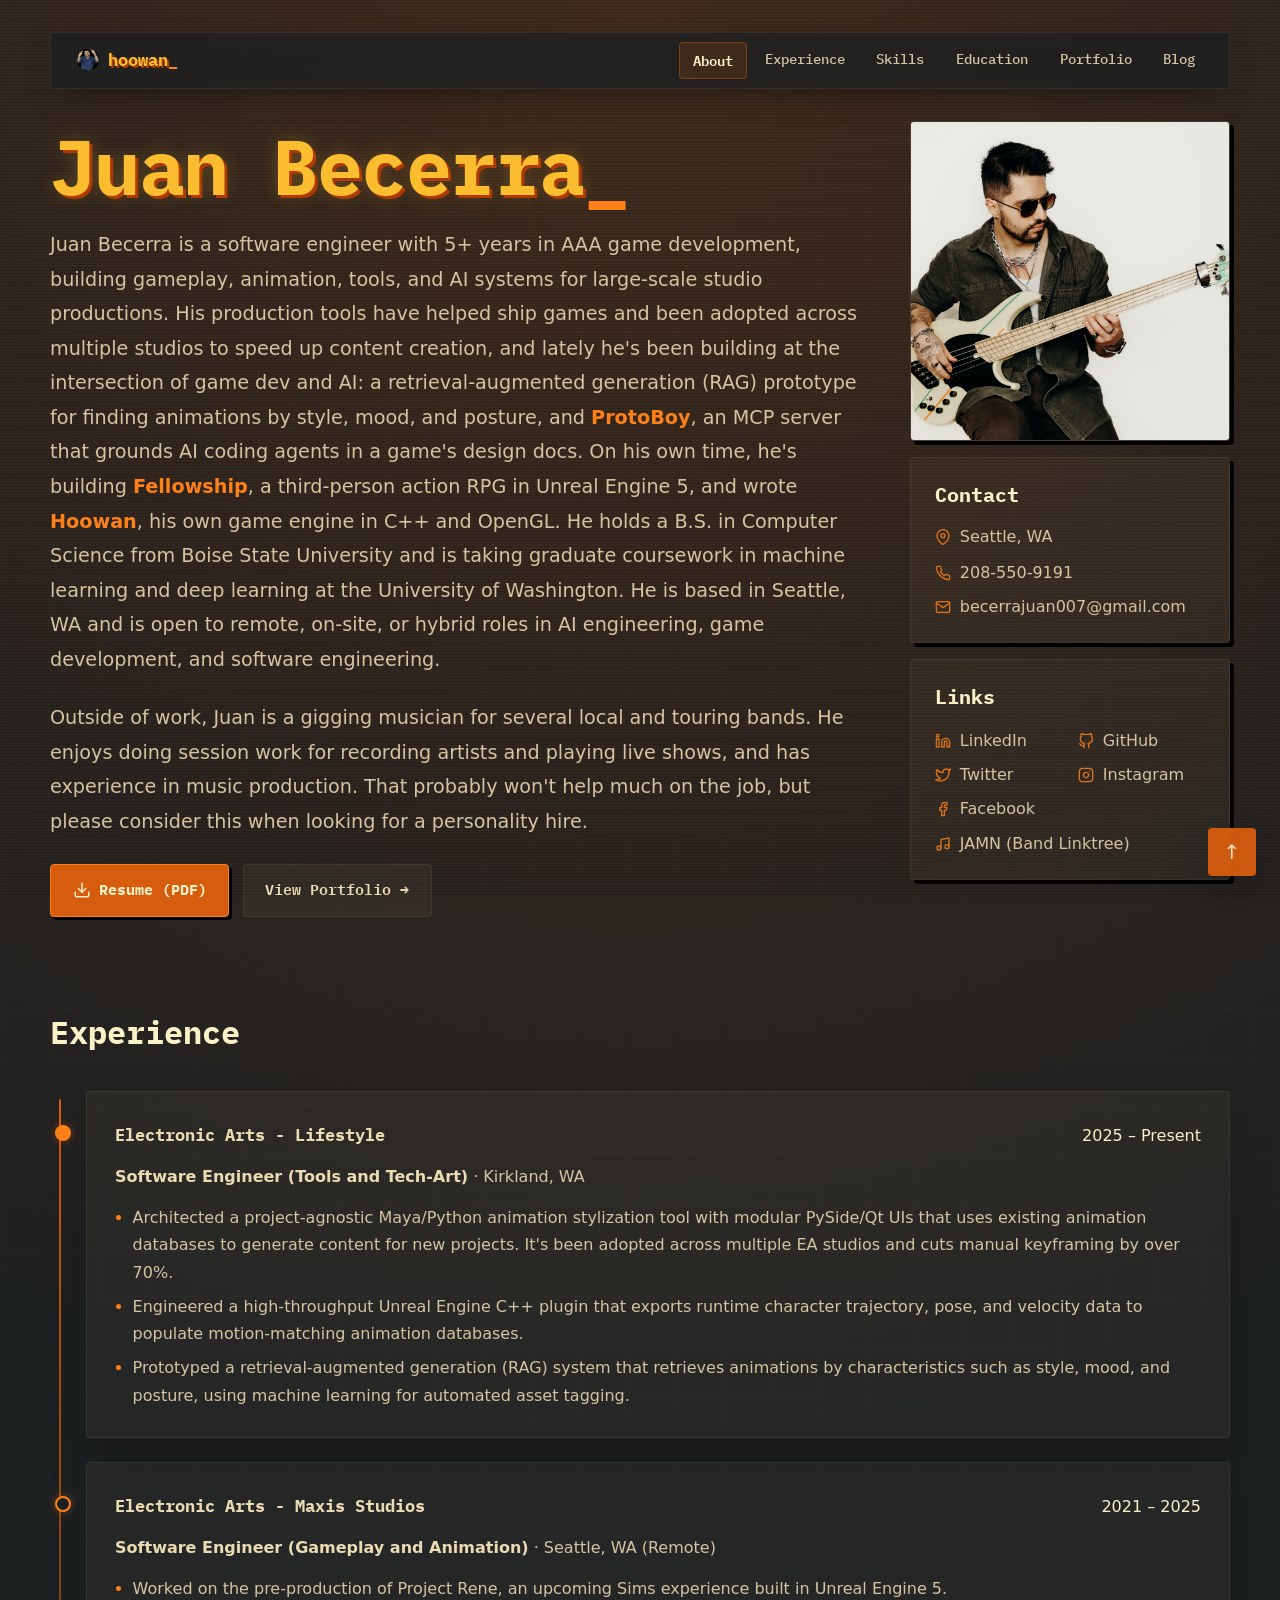
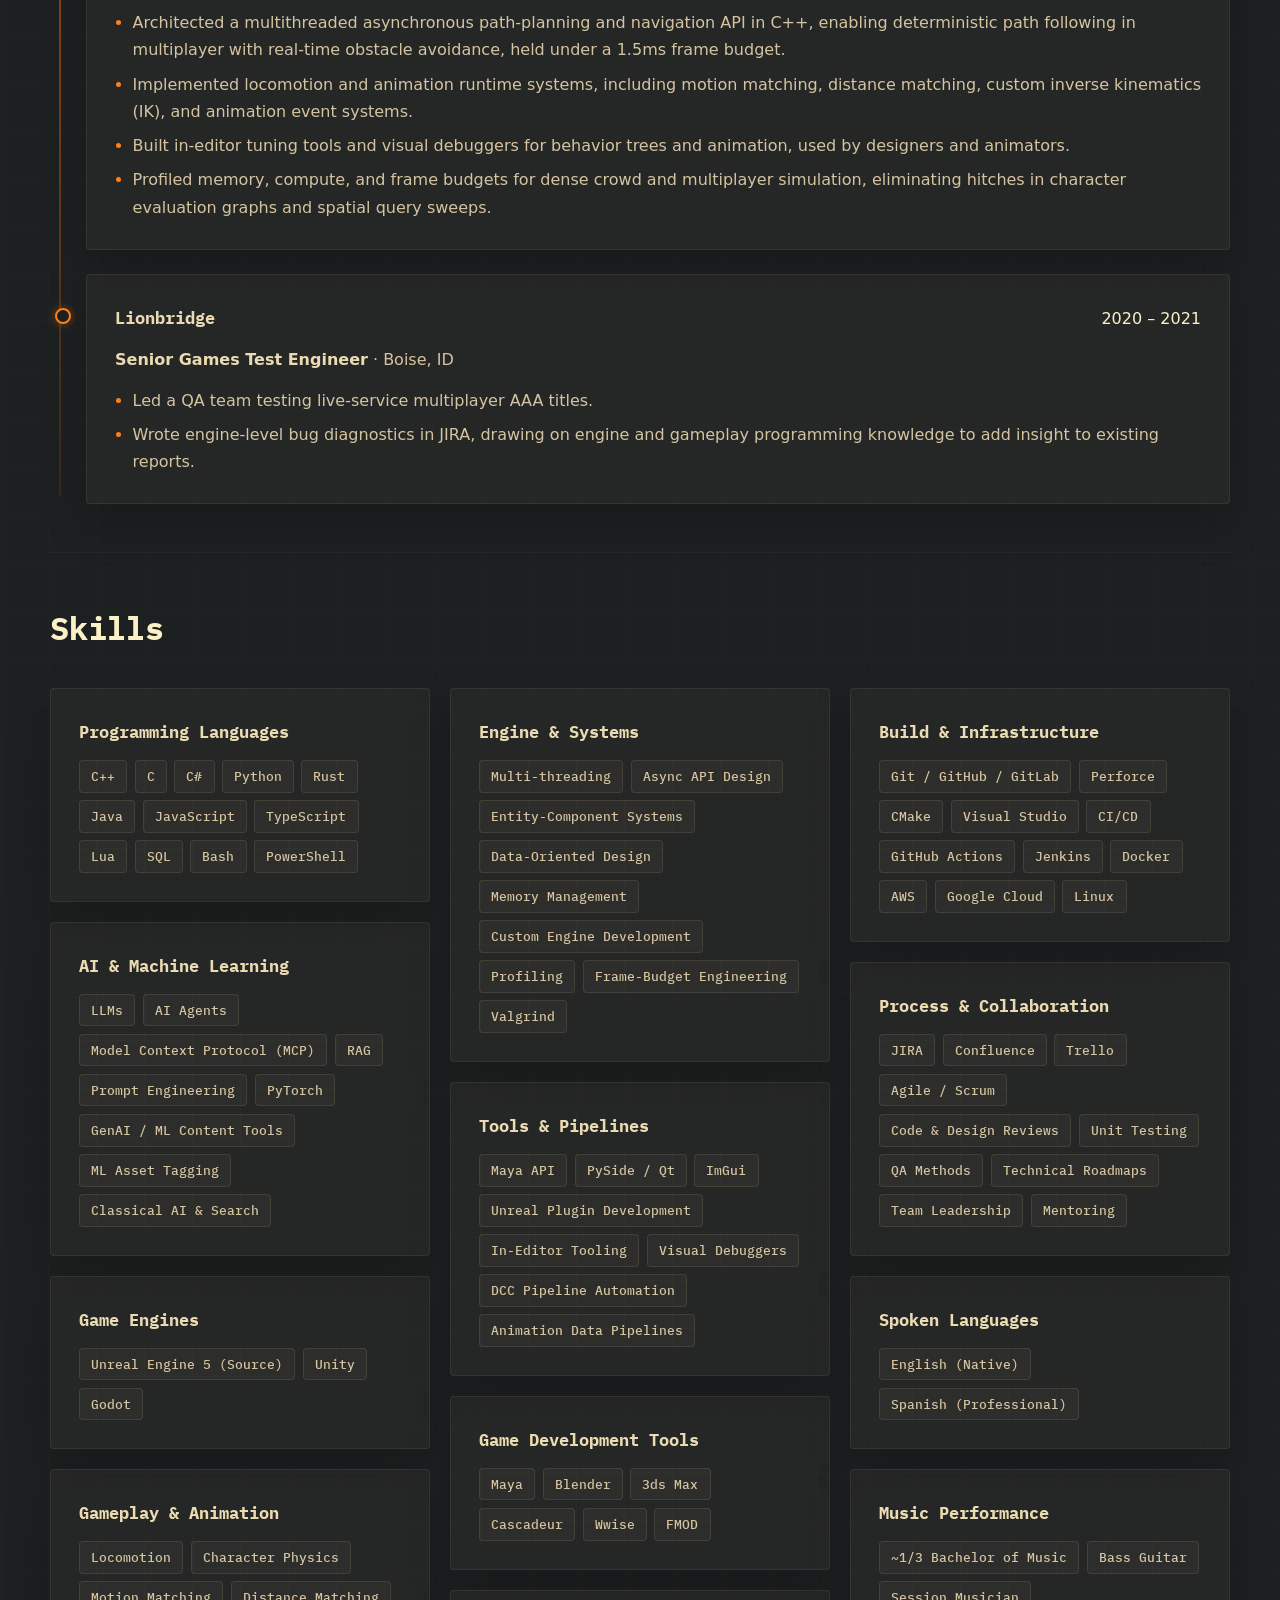
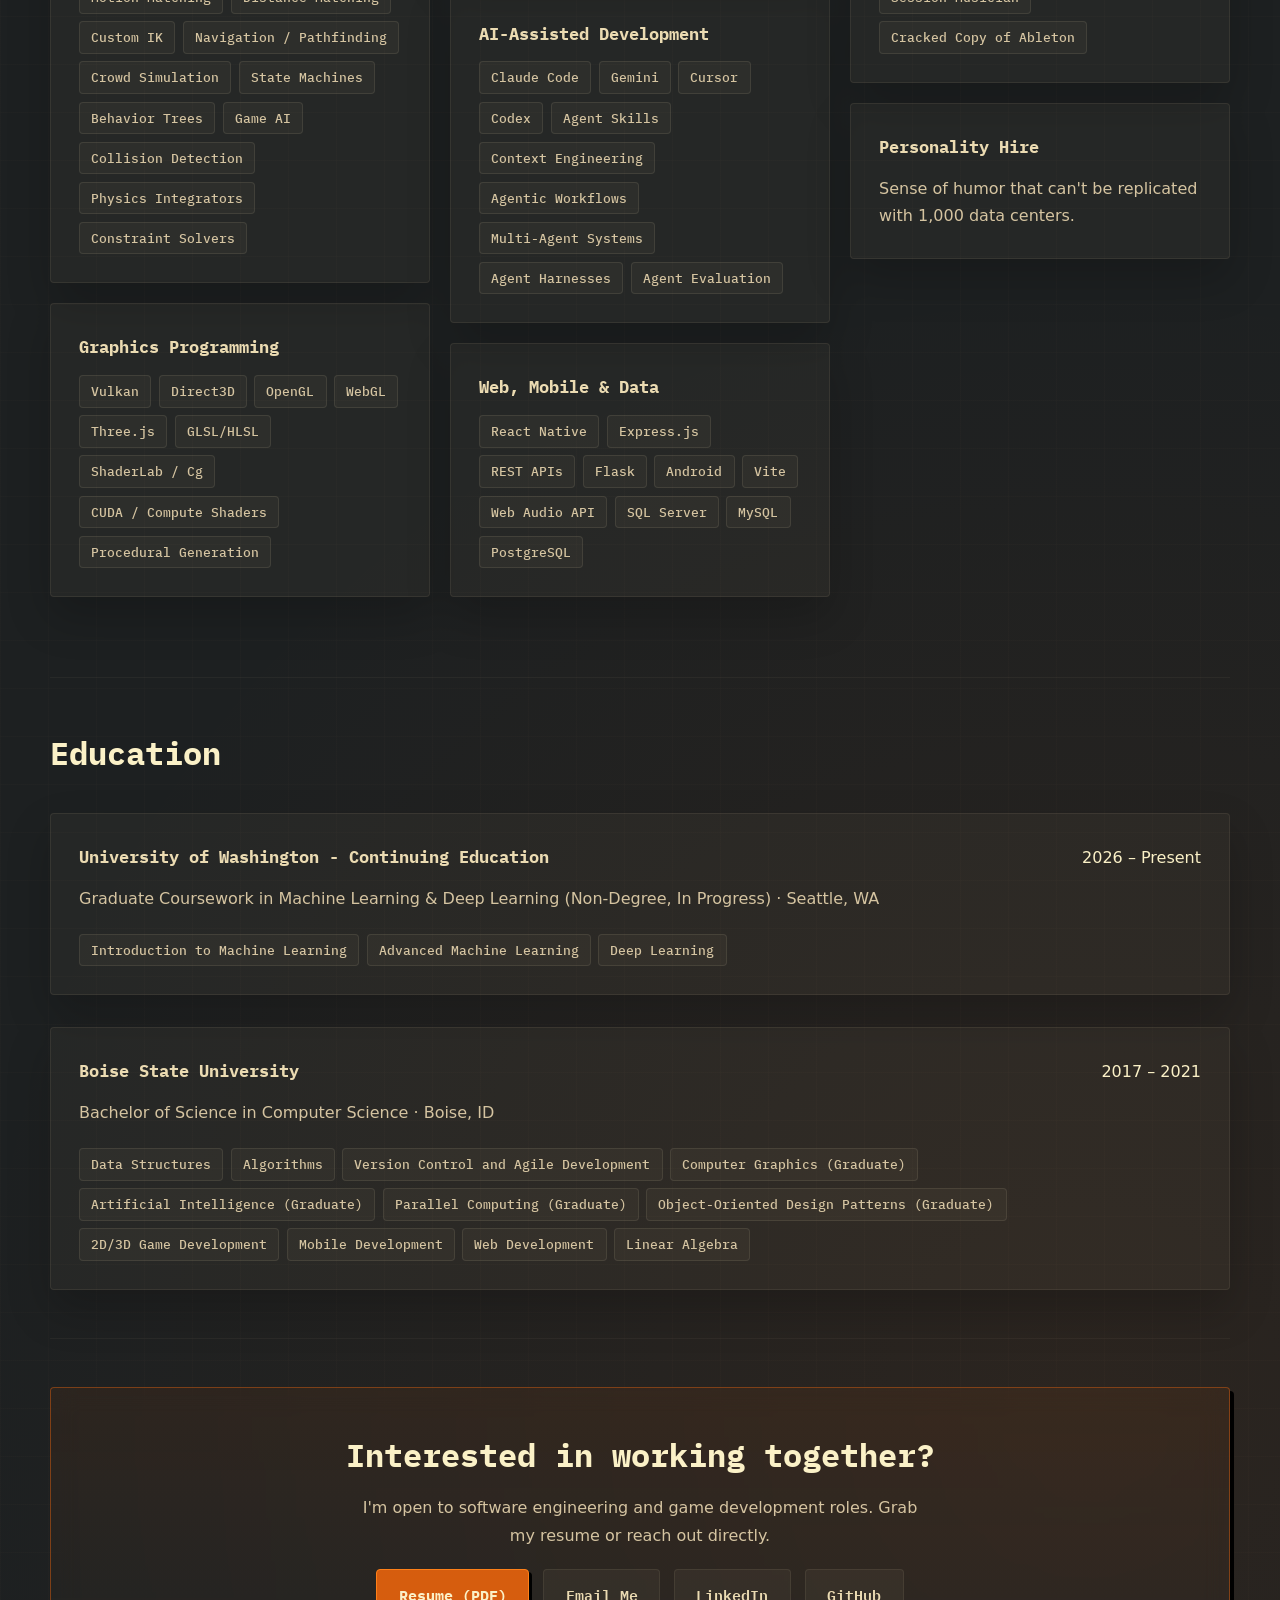
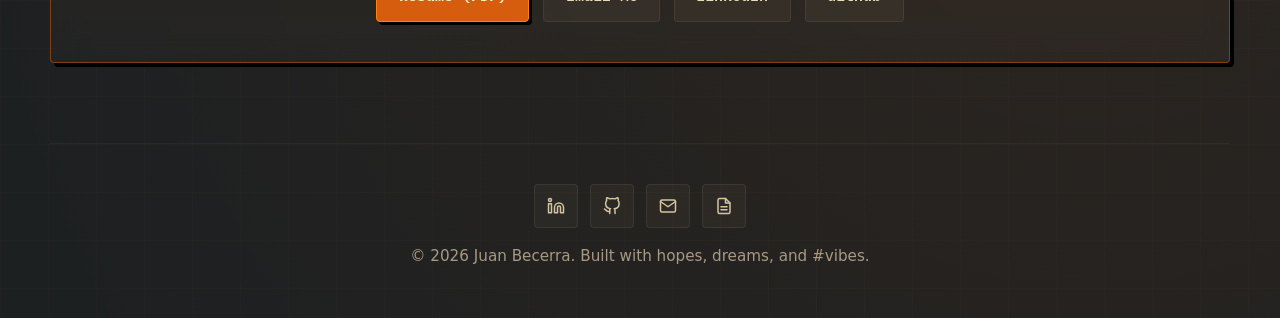
==== commit 7a8091da: "Updated site style" ====
--- a/index.html
+++ b/index.html
@@ -34,6 +34,9 @@
     ]
   }
   </script>
+  <link rel="preconnect" href="https://fonts.googleapis.com" />
+  <link rel="preconnect" href="https://fonts.gstatic.com" crossorigin />
+  <link rel="stylesheet" href="https://fonts.googleapis.com/css2?family=IBM+Plex+Mono:wght@400;600;700&display=swap" />
   <link rel="stylesheet" href="styles.css" />
   <link rel="icon" type="image/x-icon" href="favicon.ico" />
   <script src="js/components.js" defer></script>
@@ -68,7 +71,7 @@
         </p>
 
         <div class="hero-actions">
-          <a href="https://github.com/hoowan-dev/resume/blob/main/out/resume.pdf" class="primary-btn" target="_blank" rel="noopener noreferrer">
+          <a href="media/Juan_Becerra_Resume.pdf" class="primary-btn" target="_blank" rel="noopener noreferrer">
             <svg width="18" height="18" viewBox="0 0 24 24" fill="none" stroke="currentColor" stroke-width="2" stroke-linecap="round" stroke-linejoin="round" aria-hidden="true"><path d="M21 15v4a2 2 0 0 1-2 2H5a2 2 0 0 1-2-2v-4"></path><polyline points="7 10 12 15 17 10"></polyline><line x1="12" y1="15" x2="12" y2="3"></line></svg>
             Resume (PDF)
           </a>
--- a/styles.css
+++ b/styles.css
@@ -1,21 +1,27 @@
+/* Gruvbox dark palette: bg0_h #1d2021, fg0 #fbf1c7, fg1 #ebdbb2, fg2 #d5c4a1, fg4 #a89984,
+   orange #d65d0e / bright #fe8019, yellow #fabd2f */
 :root {
   color-scheme: dark;
-  --bg-canvas: #05060e;
-  --bg-card: rgba(255, 255, 255, 0.04);
-  --bg-card-hover: rgba(255, 255, 255, 0.07);
-  --border-subtle: rgba(148, 163, 184, 0.12);
-  --border-hover: rgba(220, 38, 38, 0.45);
-  --border-accent: rgba(220, 38, 38, 0.5);
-
-  --accent: #dc2626;
-  --accent-light: #ef4444;
-  --accent-glow: rgba(220, 38, 38, 0.2);
-  --accent-glow-subtle: rgba(220, 38, 38, 0.08);
-
-  --text-primary: #ffffff;
-  --text-secondary: #f8fafc;
-  --text-muted: #cbd5e1;
-  --text-dim: #94a3b8;
+  --bg-canvas: #1d2021;
+  --bg-card: rgba(235, 219, 178, 0.04);
+  --bg-card-hover: rgba(235, 219, 178, 0.07);
+  --border-subtle: rgba(168, 153, 132, 0.12);
+  --border-hover: rgba(214, 93, 14, 0.45);
+  --border-accent: rgba(214, 93, 14, 0.5);
+
+  --accent: #d65d0e;
+  --accent-light: #fe8019;
+  --accent-glow: rgba(214, 93, 14, 0.2);
+  --accent-glow-subtle: rgba(214, 93, 14, 0.08);
+
+  --text-primary: #fbf1c7;
+  --text-secondary: #ebdbb2;
+  --text-muted: #d5c4a1;
+  --text-dim: #a89984;
+
+  --radius: 4px;
+  --shadow-hard: 4px 4px 0 #000;
+  --font-mono: "IBM Plex Mono", ui-monospace, "Cascadia Mono", Consolas, monospace;
 
   font-family: Inter, ui-sans-serif, system-ui, -apple-system, BlinkMacSystemFont, "Segoe UI", sans-serif;
   font-size: 16px;
@@ -38,8 +44,8 @@
   background-image: 
     radial-gradient(circle at top, var(--accent-glow), transparent 28%),
     radial-gradient(circle at 85% 90%, var(--accent-glow-subtle), transparent 24%),
-    linear-gradient(rgba(255, 255, 255, 0.015) 1px, transparent 1px),
-    linear-gradient(90deg, rgba(255, 255, 255, 0.015) 1px, transparent 1px);
+    linear-gradient(rgba(235, 219, 178, 0.015) 1px, transparent 1px),
+    linear-gradient(90deg, rgba(235, 219, 178, 0.015) 1px, transparent 1px);
   background-size: 100% 100%, 100% 100%, 48px 48px, 48px 48px;
   color: var(--text-primary);
 }
@@ -70,8 +76,8 @@
   position: sticky;
   top: 0.75rem;
   z-index: 1000;
-  border-radius: 999px;
-  background: rgba(8, 10, 18, 0.75);
+  border-radius: var(--radius);
+  background: rgba(29, 32, 33, 0.8);
   backdrop-filter: blur(16px);
   -webkit-backdrop-filter: blur(16px);
   border: 1px solid var(--border-subtle);
@@ -80,8 +86,8 @@
 }
 
 .site-header.scrolled {
-  background: rgba(6, 8, 15, 0.92);
-  border-color: rgba(255, 255, 255, 0.12);
+  background: rgba(29, 32, 33, 0.94);
+  border-color: rgba(235, 219, 178, 0.12);
   box-shadow: 0 16px 40px -10px rgba(0, 0, 0, 0.7), 0 0 20px -5px var(--accent-glow);
   padding: 0.45rem 1.25rem;
 }
@@ -112,10 +118,10 @@
 
 .header-toggle {
   display: none;
-  background: rgba(255, 255, 255, 0.05);
+  background: rgba(235, 219, 178, 0.05);
   border: 1px solid var(--border-subtle);
   color: var(--text-secondary);
-  border-radius: 0.6rem;
+  border-radius: var(--radius);
   padding: 0.45rem;
   cursor: pointer;
   align-items: center;
@@ -124,8 +130,8 @@
 }
 
 .header-toggle:hover {
-  background: rgba(255, 255, 255, 0.12);
-  border-color: rgba(255, 255, 255, 0.2);
+  background: rgba(235, 219, 178, 0.12);
+  border-color: rgba(235, 219, 178, 0.2);
 }
 
 .header-toggle .icon-close {
@@ -153,7 +159,7 @@
   font-size: 0.88rem;
   font-weight: 500;
   padding: 0.35rem 0.8rem;
-  border-radius: 999px;
+  border-radius: var(--radius);
   border: 1px solid transparent;
   transition: all 0.2s ease;
   white-space: nowrap;
@@ -163,14 +169,14 @@
 .sidebar-nav a:hover,
 .hero-stack a:hover,
 .sidebar-card a:hover {
-  color: #ffffff;
-  background: rgba(255, 255, 255, 0.08);
+  color: #fbf1c7;
+  background: rgba(235, 219, 178, 0.08);
 }
 
 .site-nav a.active {
-  color: #ffffff;
-  background: rgba(220, 38, 38, 0.16);
-  border-color: rgba(220, 38, 38, 0.4);
+  color: #fbf1c7;
+  background: rgba(214, 93, 14, 0.16);
+  border-color: rgba(214, 93, 14, 0.4);
   font-weight: 600;
 }
 
@@ -218,7 +224,7 @@
   font-size: clamp(3.25rem, 6vw, 5.5rem);
   line-height: 0.96;
   letter-spacing: -0.04em;
-  background: linear-gradient(180deg, #ffffff 40%, #cbd5e1 100%);
+  background: linear-gradient(180deg, #fbf1c7 40%, #d5c4a1 100%);
   -webkit-background-clip: text;
   -webkit-text-fill-color: transparent;
 }
@@ -245,23 +251,23 @@
   justify-content: center;
   gap: 0.5rem;
   padding: 0.8rem 1.35rem;
-  border-radius: 0.85rem;
+  border-radius: var(--radius);
   background: var(--accent);
   border: 1px solid var(--accent-light);
-  color: #ffffff;
+  color: #fbf1c7;
   font-weight: 700;
   font-size: 0.95rem;
   text-decoration: none;
   cursor: pointer;
   transition: background 0.2s ease, transform 0.2s ease, box-shadow 0.2s ease;
-  box-shadow: 0 4px 14px rgba(220, 38, 38, 0.35);
+  box-shadow: 0 4px 14px rgba(214, 93, 14, 0.35);
 }
 
 .primary-btn:hover,
 .primary-btn:focus-visible {
   background: var(--accent-light);
   transform: translateY(-2px);
-  box-shadow: 0 6px 20px rgba(220, 38, 38, 0.5);
+  box-shadow: 0 6px 20px rgba(214, 93, 14, 0.5);
 }
 
 .secondary-btn {
@@ -269,8 +275,8 @@
   align-items: center;
   justify-content: center;
   padding: 0.8rem 1.35rem;
-  border-radius: 0.85rem;
-  background: rgba(255, 255, 255, 0.05);
+  border-radius: var(--radius);
+  background: rgba(235, 219, 178, 0.05);
   border: 1px solid var(--border-subtle);
   color: var(--text-secondary);
   font-weight: 600;
@@ -282,9 +288,9 @@
 
 .secondary-btn:hover,
 .secondary-btn:focus-visible {
-  background: rgba(255, 255, 255, 0.1);
-  border-color: rgba(148, 163, 184, 0.3);
-  color: #ffffff;
+  background: rgba(235, 219, 178, 0.1);
+  border-color: rgba(168, 153, 132, 0.3);
+  color: #fbf1c7;
   transform: translateY(-2px);
 }
 
@@ -298,10 +304,10 @@
 .hero-tags span {
   display: inline-flex;
   padding: 0.7rem 1rem;
-  border-radius: 999px;
-  background: rgba(255, 255, 255, 0.05);
+  border-radius: var(--radius);
+  background: rgba(235, 219, 178, 0.05);
   border: 1px solid var(--border-subtle);
-  color: #e5e7eb;
+  color: #ebdbb2;
   font-size: 0.92rem;
 }
 
@@ -318,11 +324,11 @@
 }
 
 .profile-card {
-  border-radius: 1.5rem;
+  border-radius: var(--radius);
   overflow: hidden;
   background: var(--bg-card);
   border: 1px solid var(--border-subtle);
-  box-shadow: 0 20px 45px rgba(15, 23, 42, 0.2);
+  box-shadow: 0 20px 45px rgba(0, 0, 0, 0.2);
   transition: border-color 0.25s ease, box-shadow 0.25s ease, transform 0.25s ease;
 }
 
@@ -335,10 +341,10 @@
 }
 
 .sidebar-card {
-  border-radius: 1.5rem;
+  border-radius: var(--radius);
   background: var(--bg-card);
   border: 1px solid var(--border-subtle);
-  box-shadow: 0 20px 45px rgba(15, 23, 42, 0.2);
+  box-shadow: 0 20px 45px rgba(0, 0, 0, 0.2);
   padding: 1.75rem;
   transition: border-color 0.25s ease, box-shadow 0.25s ease;
 }
@@ -376,7 +382,7 @@
 
 .section {
   padding: 3rem 0;
-  border-top: 1px solid rgba(148, 163, 184, 0.08);
+  border-top: 1px solid rgba(168, 153, 132, 0.08);
 }
 
 .section:first-of-type {
@@ -384,11 +390,11 @@
 }
 
 .section-light {
-  background: rgba(255, 255, 255, 0.02);
+  background: rgba(235, 219, 178, 0.02);
 }
 
 .section-dark {
-  background: rgba(20, 20, 20, 0.5);
+  background: rgba(40, 40, 40, 0.5);
 }
 
 .section-inner {
@@ -432,10 +438,10 @@
 .experience-card,
 .education-card,
 .contact-panel {
-  border-radius: 1.25rem;
+  border-radius: var(--radius);
   background: var(--bg-card);
   border: 1px solid var(--border-subtle);
-  box-shadow: 0 20px 45px rgba(15, 23, 42, 0.2);
+  box-shadow: 0 20px 45px rgba(0, 0, 0, 0.2);
   padding: 1.75rem;
   transition: transform 0.25s cubic-bezier(0.16, 1, 0.3, 1),
               border-color 0.25s ease,
@@ -463,7 +469,7 @@
 .education-card h3 {
   margin: 0 0 0.85rem;
   font-size: 1.08rem;
-  color: #f1f5f9;
+  color: #ebdbb2;
   font-weight: 700;
 }
 
@@ -491,9 +497,9 @@
   display: inline-flex;
   align-items: center;
   padding: 0.25rem 0.7rem;
-  border-radius: 999px;
-  background: rgba(255, 255, 255, 0.04);
-  border: 1px solid rgba(148, 163, 184, 0.16);
+  border-radius: var(--radius);
+  background: rgba(235, 219, 178, 0.04);
+  border: 1px solid rgba(168, 153, 132, 0.16);
   color: var(--text-muted);
   font-size: 0.84rem;
   font-weight: 500;
@@ -541,9 +547,9 @@
   justify-content: center;
   gap: 0.45rem;
   padding: 0.55rem 1.1rem;
-  border-radius: 999px;
-  background: rgba(220, 38, 38, 0.1);
-  border: 1px solid rgba(220, 38, 38, 0.35);
+  border-radius: var(--radius);
+  background: rgba(214, 93, 14, 0.1);
+  border: 1px solid rgba(214, 93, 14, 0.35);
   color: var(--text-secondary);
   font-weight: 600;
   font-size: 0.85rem;
@@ -556,26 +562,26 @@
 
 .experience-link:hover,
 .experience-link:focus-visible {
-  background: rgba(220, 38, 38, 0.22);
-  border-color: rgba(220, 38, 38, 0.7);
-  color: #ffffff;
+  background: rgba(214, 93, 14, 0.22);
+  border-color: rgba(214, 93, 14, 0.7);
+  color: #fbf1c7;
   transform: translateY(-2px);
-  box-shadow: 0 4px 14px rgba(220, 38, 38, 0.35);
+  box-shadow: 0 4px 14px rgba(214, 93, 14, 0.35);
 }
 
 .experience-link.primary {
   background: var(--accent);
   border-color: var(--accent-light);
-  color: #ffffff;
-  box-shadow: 0 4px 12px rgba(220, 38, 38, 0.35);
+  color: #fbf1c7;
+  box-shadow: 0 4px 12px rgba(214, 93, 14, 0.35);
 }
 
 .experience-link.primary:hover,
 .experience-link.primary:focus-visible {
   background: var(--accent-light);
-  border-color: #fca5a5;
-  color: #ffffff;
-  box-shadow: 0 6px 18px rgba(220, 38, 38, 0.55);
+  border-color: #fabd2f;
+  color: #fbf1c7;
+  box-shadow: 0 6px 18px rgba(214, 93, 14, 0.55);
   transform: translateY(-2px);
 }
 
@@ -595,9 +601,9 @@
   align-items: center;
   justify-content: center;
   padding: 0.85rem 1.25rem;
-  border-radius: 0.9rem;
-  background: rgba(220, 38, 38, 0.16);
-  border: 1px solid rgba(220, 38, 38, 0.35);
+  border-radius: var(--radius);
+  background: rgba(214, 93, 14, 0.16);
+  border: 1px solid rgba(214, 93, 14, 0.35);
   color: var(--text-secondary);
   font-weight: 700;
   font-size: 0.98rem;
@@ -607,13 +613,13 @@
 
 .resume-link:hover,
 .resume-link:focus-visible {
-  background: rgba(220, 38, 38, 0.28);
-  border-color: rgba(220, 38, 38, 0.65);
+  background: rgba(214, 93, 14, 0.28);
+  border-color: rgba(214, 93, 14, 0.65);
   transform: translateY(-1px);
 }
 
 .resume-link:focus-visible {
-  outline: 3px solid rgba(220, 38, 38, 0.45);
+  outline: 3px solid rgba(214, 93, 14, 0.45);
   outline-offset: 3px;
 }
 
@@ -623,8 +629,8 @@
   aspect-ratio: 16 / 9;
   object-fit: cover;
   object-position: center top;
-  background: #05060e;
-  border-radius: 0.75rem;
+  background: #1d2021;
+  border-radius: var(--radius);
   margin-bottom: 0.5rem;
   cursor: pointer;
   transition: transform 0.25s ease, opacity 0.25s ease;
@@ -674,7 +680,7 @@
 .project-modal-backdrop {
   position: absolute;
   inset: 0;
-  background: rgba(10, 10, 10, 0.85);
+  background: rgba(29, 32, 33, 0.85);
 }
 
 .project-modal-card {
@@ -682,8 +688,8 @@
   width: min(720px, 100%);
   max-height: min(90vh, 100%);
   overflow: auto;
-  border-radius: 1.5rem;
-  background: rgba(15, 15, 15, 0.98);
+  border-radius: var(--radius);
+  background: rgba(40, 40, 40, 0.98);
   border: 1px solid var(--border-subtle);
   box-shadow: 0 30px 80px rgba(0, 0, 0, 0.6), 0 0 30px -10px var(--accent-glow);
   padding: 2rem;
@@ -699,7 +705,7 @@
 .project-modal-image {
   width: 100%;
   height: auto;
-  border-radius: 1rem;
+  border-radius: var(--radius);
   margin-bottom: 1.5rem;
   border: 1px solid var(--border-subtle);
 }
@@ -711,9 +717,9 @@
   width: 2.5rem;
   height: 2.5rem;
   border: none;
-  border-radius: 999px;
-  background: rgba(255, 255, 255, 0.08);
-  color: #e5e7eb;
+  border-radius: var(--radius);
+  background: rgba(235, 219, 178, 0.08);
+  color: #ebdbb2;
   font-size: 1.25rem;
   cursor: pointer;
   transition: background 0.2s ease, transform 0.2s ease;
@@ -722,7 +728,7 @@
 .project-modal-close:hover,
 .project-modal-close:focus-visible {
   background: var(--accent);
-  color: #ffffff;
+  color: #fbf1c7;
   transform: rotate(90deg);
 }
 
@@ -763,10 +769,10 @@
   justify-content: center;
   gap: 0.5rem;
   padding: 0.75rem 1.35rem;
-  border-radius: 999px;
+  border-radius: var(--radius);
   text-decoration: none;
-  background: rgba(220, 38, 38, 0.12);
-  border: 1px solid rgba(220, 38, 38, 0.4);
+  background: rgba(214, 93, 14, 0.12);
+  border: 1px solid rgba(214, 93, 14, 0.4);
   color: var(--text-secondary);
   font-weight: 600;
   font-size: 0.92rem;
@@ -777,26 +783,26 @@
 
 .project-modal-link:hover,
 .project-modal-link:focus-visible {
-  background: rgba(220, 38, 38, 0.25);
-  border-color: rgba(220, 38, 38, 0.8);
-  color: #ffffff;
+  background: rgba(214, 93, 14, 0.25);
+  border-color: rgba(214, 93, 14, 0.8);
+  color: #fbf1c7;
   transform: translateY(-2px);
-  box-shadow: 0 6px 20px rgba(220, 38, 38, 0.35);
+  box-shadow: 0 6px 20px rgba(214, 93, 14, 0.35);
 }
 
 .project-modal-link.primary {
   background: var(--accent);
   border-color: var(--accent-light);
-  color: #ffffff;
-  box-shadow: 0 4px 15px rgba(220, 38, 38, 0.4);
+  color: #fbf1c7;
+  box-shadow: 0 4px 15px rgba(214, 93, 14, 0.4);
 }
 
 .project-modal-link.primary:hover,
 .project-modal-link.primary:focus-visible {
   background: var(--accent-light);
-  border-color: #fca5a5;
-  color: #ffffff;
-  box-shadow: 0 8px 25px rgba(220, 38, 38, 0.6);
+  border-color: #fabd2f;
+  color: #fbf1c7;
+  box-shadow: 0 8px 25px rgba(214, 93, 14, 0.6);
   transform: translateY(-2px);
 }
 
@@ -826,9 +832,9 @@
   display: inline-flex;
   margin: 0 0 0.4rem;
   padding: 0.12rem 0.6rem;
-  border-radius: 999px;
+  border-radius: var(--radius);
   border: 1px solid var(--border-subtle);
-  background: rgba(255, 255, 255, 0.04);
+  background: rgba(235, 219, 178, 0.04);
   color: var(--text-dim);
   font-size: 0.72rem;
   font-weight: 600;
@@ -844,7 +850,7 @@
 }
 
 .project-tag--academic {
-  border-color: rgba(148, 163, 184, 0.3);
+  border-color: rgba(168, 153, 132, 0.3);
   color: var(--text-muted);
 }
 
@@ -857,9 +863,9 @@
   justify-items: center;
   gap: 0.75rem;
   padding: 2.5rem 1.5rem;
-  border-radius: 1.25rem;
+  border-radius: var(--radius);
   border: 1px solid var(--border-accent);
-  background: linear-gradient(180deg, var(--accent-glow-subtle), rgba(255, 255, 255, 0.02));
+  background: linear-gradient(180deg, var(--accent-glow-subtle), rgba(235, 219, 178, 0.02));
   backdrop-filter: blur(12px);
   text-align: center;
 }
@@ -929,7 +935,7 @@
   left: 0.55rem;
   width: 2px;
   border-radius: 2px;
-  background: linear-gradient(180deg, var(--accent), rgba(220, 38, 38, 0.15));
+  background: linear-gradient(180deg, var(--accent), rgba(214, 93, 14, 0.15));
 }
 
 .timeline > .experience-card {
@@ -984,24 +990,26 @@
   margin-bottom: 1.25rem;
 }
 
+/* Course lists render as tag chips, matching .skill-tag */
 .course-list {
-  margin: 0;
-  padding-left: 1.1rem;
-  columns: 2 16rem;
-  column-gap: 2.5rem;
-}
-
-.course-list--short {
-  columns: auto;
+  display: flex;
+  flex-wrap: wrap;
+  gap: 0.45rem;
+  margin: 0.5rem 0 0;
+  padding: 0;
+  list-style: none;
 }
 
 .course-list li {
-  break-inside: avoid;
-  margin-bottom: 0.3rem;
-}
-
-.course-list li::marker {
-  color: var(--accent-light);
+  display: inline-flex;
+  align-items: center;
+  padding: 0.25rem 0.7rem;
+  border-radius: var(--radius);
+  background: rgba(235, 219, 178, 0.04);
+  border: 1px solid rgba(168, 153, 132, 0.16);
+  color: var(--text-muted);
+  font-size: 0.84rem;
+  font-weight: 500;
 }
 
 /* ==========================================================================
@@ -1044,7 +1052,7 @@
 .sidebar-card a[data-icon] {
   margin-left: -0.4rem;
   padding: 0.1rem 0.4rem;
-  border-radius: 0.5rem;
+  border-radius: var(--radius);
 }
 
 .sidebar-card [data-icon] .icon {
@@ -1109,7 +1117,7 @@
   gap: 1rem;
   margin-top: 2rem;
   padding-top: 2.5rem;
-  border-top: 1px solid rgba(148, 163, 184, 0.08);
+  border-top: 1px solid rgba(168, 153, 132, 0.08);
   color: var(--text-dim);
   font-size: 0.95rem;
   text-align: center;
@@ -1132,8 +1140,8 @@
   justify-content: center;
   width: 2.75rem;
   height: 2.75rem;
-  border-radius: 999px;
-  background: rgba(255, 255, 255, 0.04);
+  border-radius: var(--radius);
+  background: rgba(235, 219, 178, 0.04);
   border: 1px solid var(--border-subtle);
   color: var(--text-muted);
   transition: all 0.2s ease;
@@ -1141,9 +1149,9 @@
 
 .footer-social:hover,
 .footer-social:focus-visible {
-  color: #ffffff;
-  background: rgba(220, 38, 38, 0.16);
-  border-color: rgba(220, 38, 38, 0.5);
+  color: #fbf1c7;
+  background: rgba(214, 93, 14, 0.16);
+  border-color: rgba(214, 93, 14, 0.5);
   transform: translateY(-2px);
 }
 
@@ -1156,12 +1164,12 @@
   justify-content: center;
   width: 3rem;
   height: 3rem;
-  border-radius: 999px;
+  border-radius: var(--radius);
   background: var(--accent);
-  color: #ffffff;
+  color: #fbf1c7;
   text-decoration: none;
   font-size: 1.25rem;
-  box-shadow: 0 18px 45px rgba(15, 23, 42, 0.24);
+  box-shadow: 0 18px 45px rgba(0, 0, 0, 0.24);
   transition: transform 0.2s ease, background 0.2s ease, opacity 0.2s ease;
   opacity: 0.95;
   z-index: 20;
@@ -1175,7 +1183,7 @@
 }
 
 .back-to-top:focus-visible {
-  outline: 2px solid #fca5a5;
+  outline: 2px solid #fabd2f;
   outline-offset: 3px;
 }
 
@@ -1244,7 +1252,7 @@
   }
 
   .site-header {
-    border-radius: 1rem;
+    border-radius: var(--radius);
     padding: 0.6rem 1rem;
     position: sticky;
     top: 0.5rem;
@@ -1267,11 +1275,11 @@
     top: calc(100% + 0.5rem);
     left: 0;
     right: 0;
-    background: rgba(10, 12, 22, 0.98);
+    background: rgba(40, 40, 40, 0.98);
     backdrop-filter: blur(20px);
     -webkit-backdrop-filter: blur(20px);
-    border: 1px solid rgba(255, 255, 255, 0.1);
-    border-radius: 1rem;
+    border: 1px solid rgba(235, 219, 178, 0.1);
+    border-radius: var(--radius);
     padding: 0.75rem;
     box-shadow: 0 20px 40px rgba(0, 0, 0, 0.6), 0 0 20px -5px var(--accent-glow);
     display: flex;
@@ -1294,18 +1302,18 @@
   .site-nav a {
     font-size: 0.92rem;
     padding: 0.65rem 1rem;
-    border-radius: 0.6rem;
+    border-radius: var(--radius);
     width: 100%;
     text-align: left;
   }
 
   .site-nav a:hover {
-    background: rgba(220, 38, 38, 0.15);
+    background: rgba(214, 93, 14, 0.15);
   }
 
   .site-nav a.active {
-    background: rgba(220, 38, 38, 0.22);
-    border-color: rgba(220, 38, 38, 0.4);
+    background: rgba(214, 93, 14, 0.22);
+    border-color: rgba(214, 93, 14, 0.4);
   }
 
   .eyebrow {
@@ -1364,3 +1372,108 @@
     scroll-behavior: auto !important;
   }
 }
+
+/* ===== Retro layer: mono type, hard shadows, CRT scanlines ===== */
+h1, h2, h3, h4,
+.logo,
+.site-nav a,
+.eyebrow,
+.primary-btn,
+.secondary-btn,
+.hero-tags span,
+.skill-tag,
+.course-list li,
+.project-tag,
+.experience-link,
+.project-modal-link,
+.resume-link {
+  font-family: var(--font-mono);
+  letter-spacing: 0;
+}
+
+.hero-panel h1 {
+  letter-spacing: -0.02em;
+  background: none;
+  -webkit-text-fill-color: currentColor;
+  color: #fabd2f;
+  text-shadow: 3px 3px 0 #af3a03, 0 0 18px rgba(250, 189, 47, 0.25);
+}
+
+.hero-panel h1::after {
+  content: "_";
+  color: var(--accent-light);
+  text-shadow: none;
+  animation: retro-blink 1.1s steps(1) infinite;
+}
+
+.logo span {
+  color: #fabd2f;
+  text-shadow: 2px 2px 0 #af3a03;
+}
+
+.logo span::after {
+  content: "_";
+  color: var(--accent-light);
+  text-shadow: none;
+  animation: retro-blink 1.1s steps(1) infinite;
+}
+
+@keyframes retro-blink {
+  50% { opacity: 0; }
+}
+
+.eyebrow::before {
+  content: "> ";
+  color: #b8bb26;
+}
+
+.profile-card,
+.sidebar-card,
+.contact-panel,
+.cta-panel,
+.project-modal-card {
+  box-shadow: var(--shadow-hard);
+}
+
+.primary-btn,
+.experience-link.primary,
+.project-modal-link.primary {
+  box-shadow: 3px 3px 0 #000;
+}
+
+.primary-btn:hover,
+.primary-btn:focus-visible,
+.experience-link.primary:hover,
+.experience-link.primary:focus-visible,
+.project-modal-link.primary:hover,
+.project-modal-link.primary:focus-visible {
+  transform: translate(-1px, -1px);
+  box-shadow: 5px 5px 0 #000;
+}
+
+.primary-btn:active,
+.experience-link.primary:active,
+.project-modal-link.primary:active {
+  transform: translate(3px, 3px);
+  box-shadow: none;
+}
+
+body::before {
+  content: "";
+  position: fixed;
+  inset: 0;
+  pointer-events: none;
+  z-index: -1;
+  background: repeating-linear-gradient(
+    to bottom,
+    rgba(0, 0, 0, 0.12) 0,
+    rgba(0, 0, 0, 0.12) 1px,
+    transparent 1px,
+    transparent 3px
+  );
+}
+
+::selection {
+  background: #fabd2f;
+  color: #1d2021;
+}
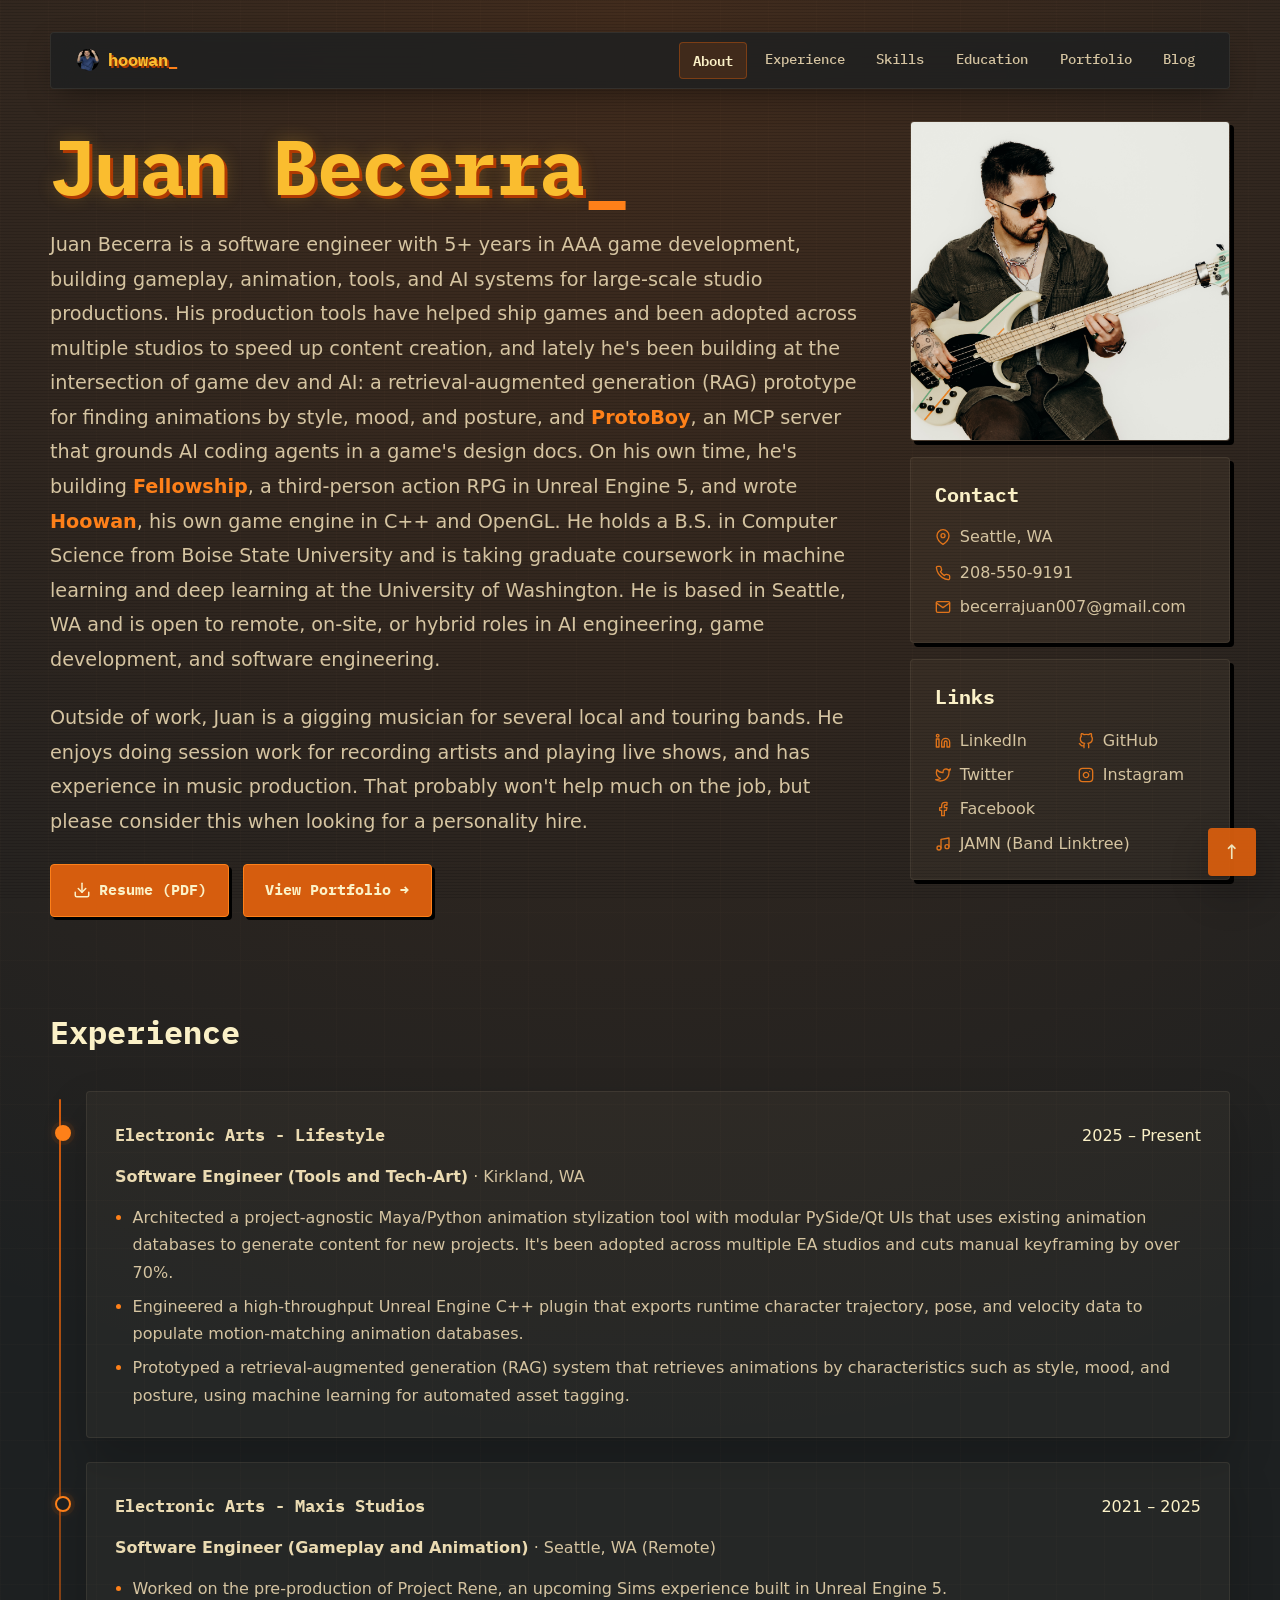
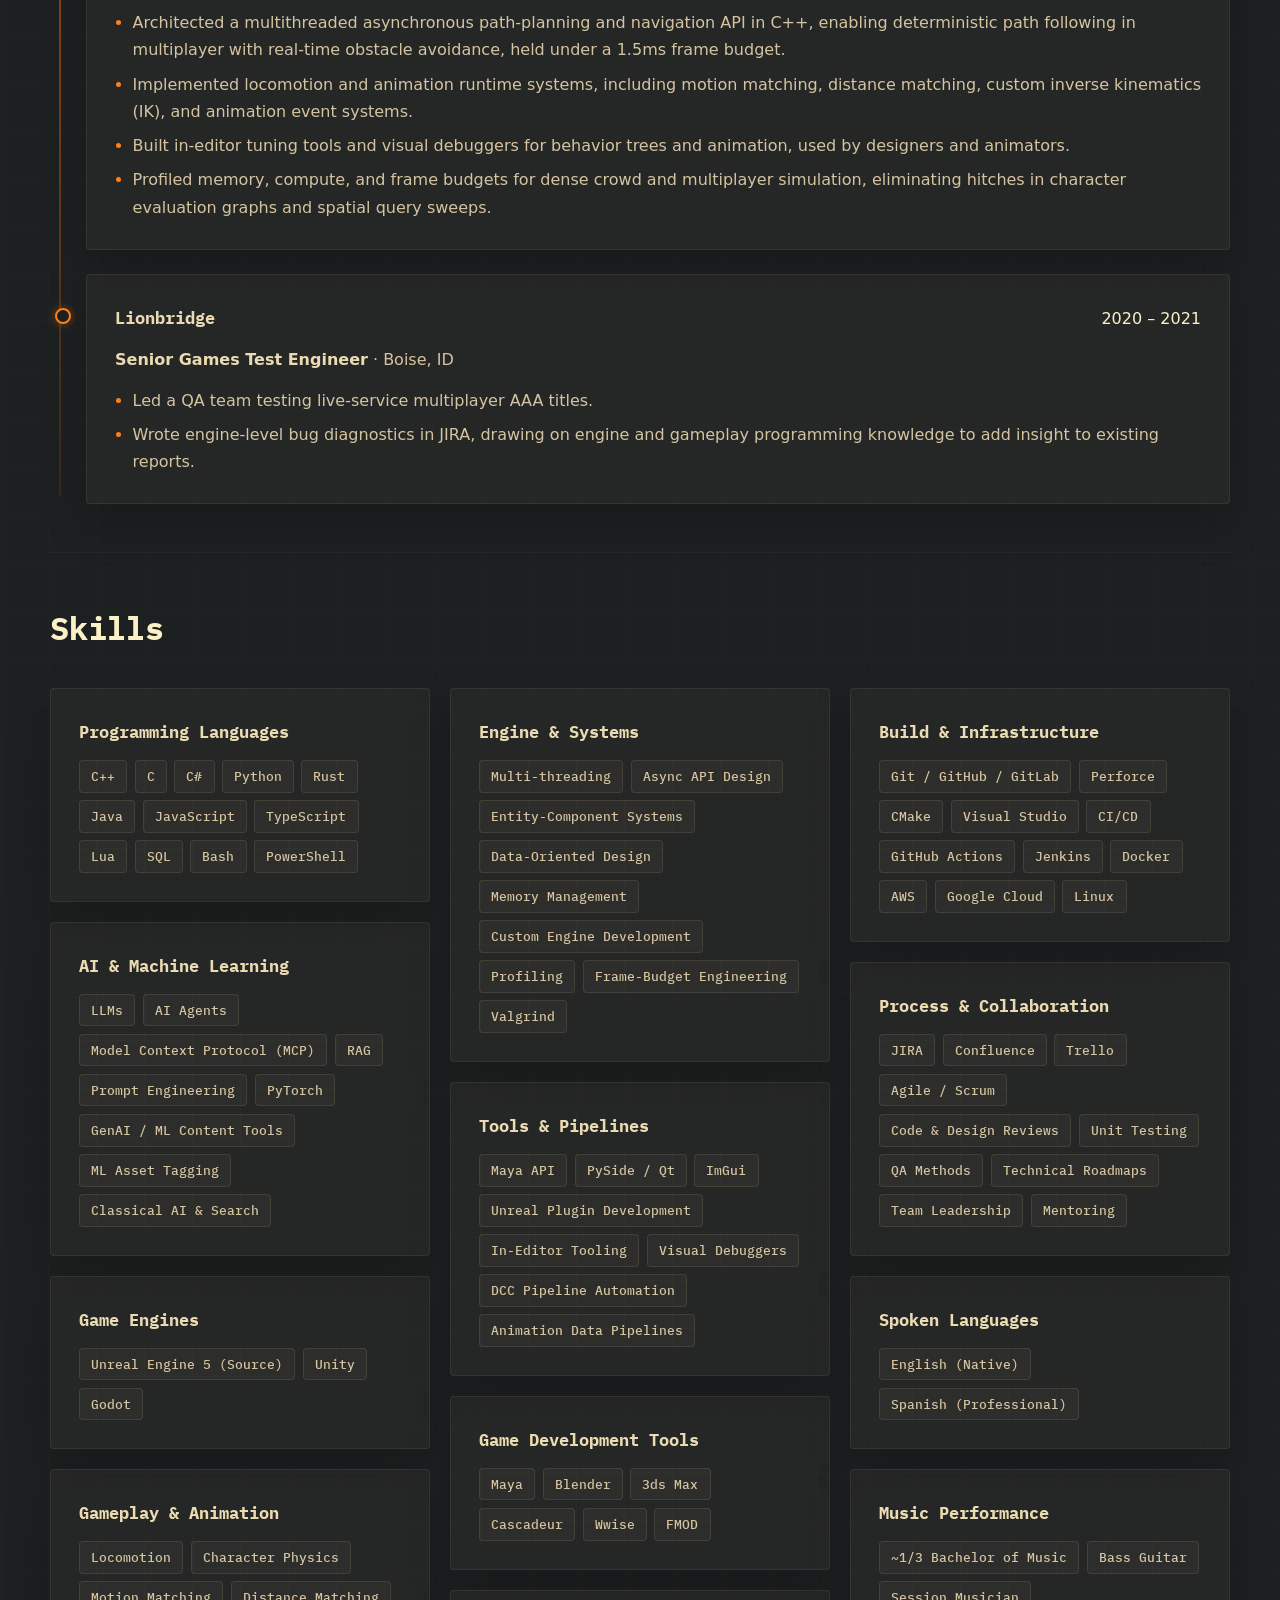
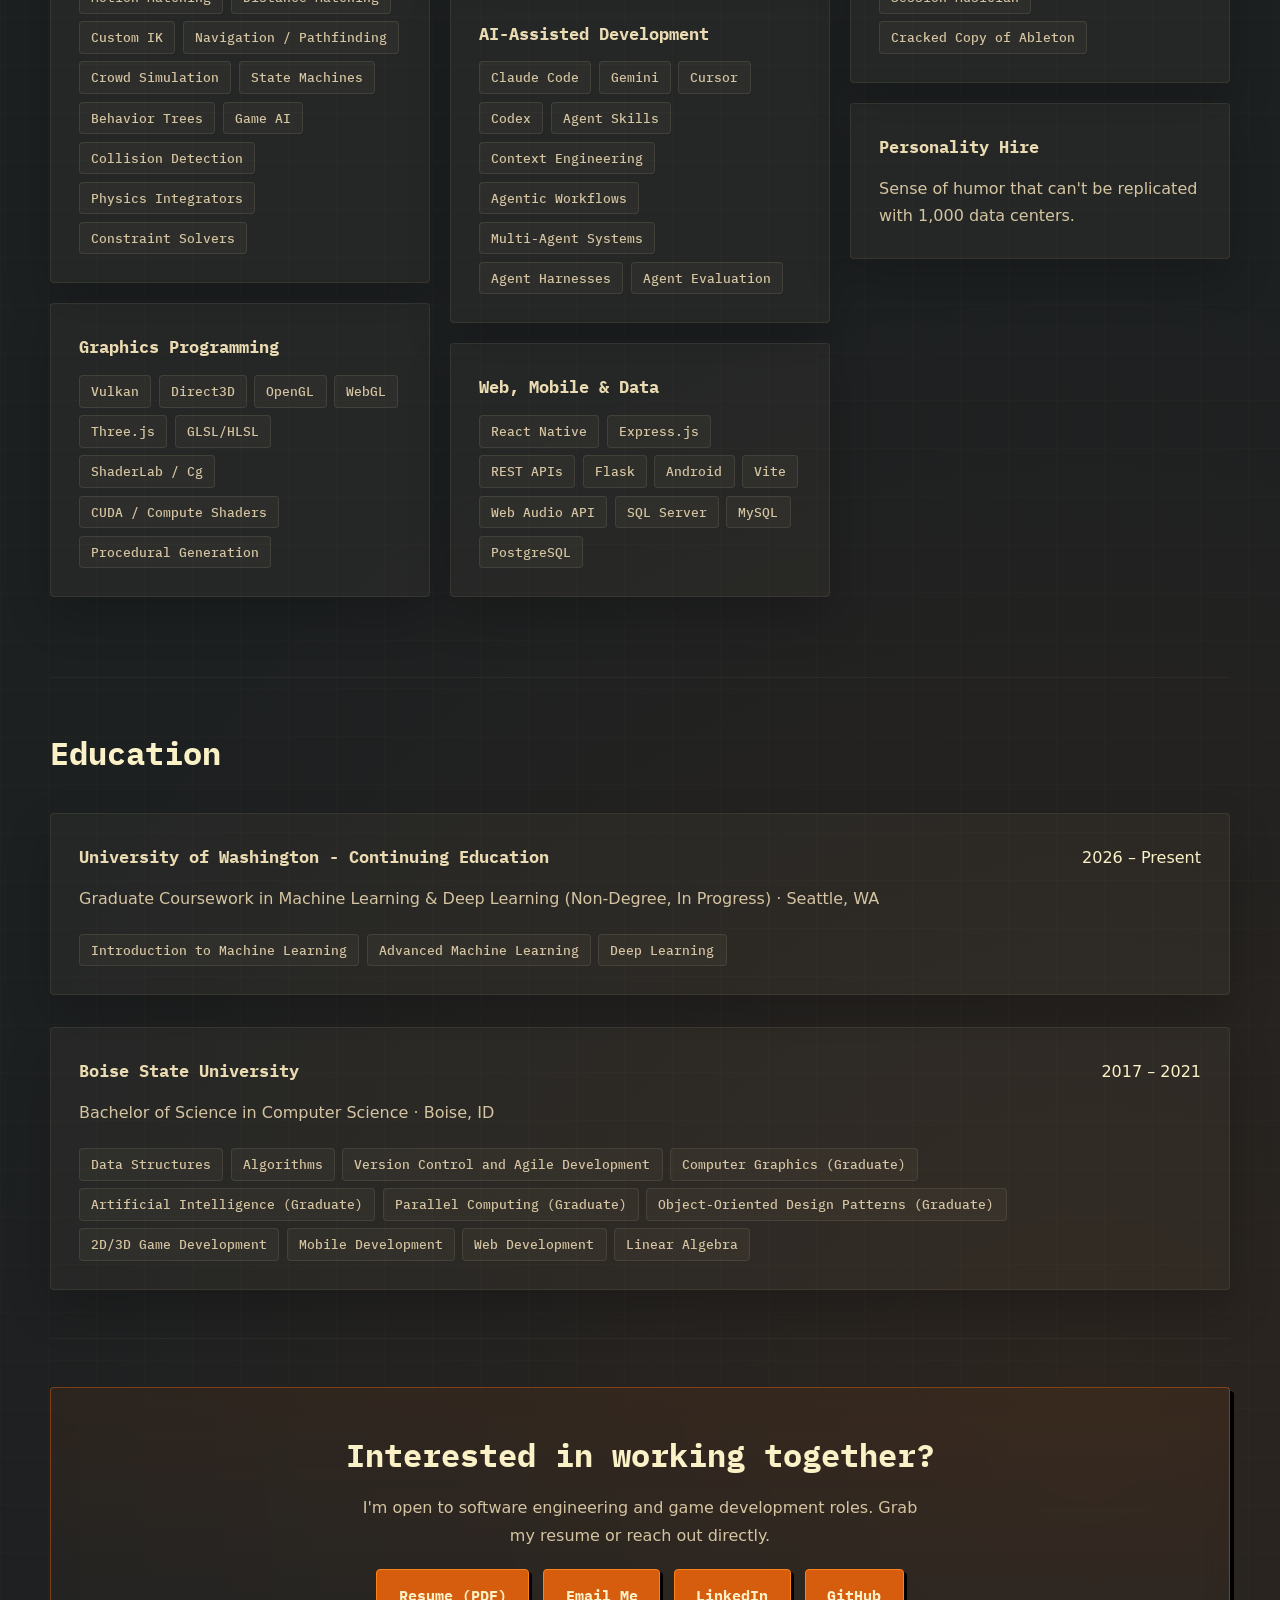
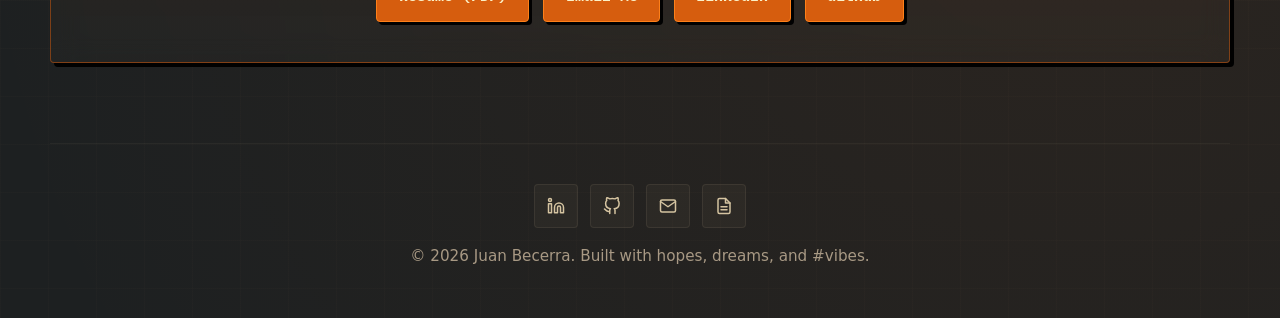
==== commit 26aa1fbc: "additional style changes" ====
--- a/index.html
+++ b/index.html
@@ -75,7 +75,7 @@
             <svg width="18" height="18" viewBox="0 0 24 24" fill="none" stroke="currentColor" stroke-width="2" stroke-linecap="round" stroke-linejoin="round" aria-hidden="true"><path d="M21 15v4a2 2 0 0 1-2 2H5a2 2 0 0 1-2-2v-4"></path><polyline points="7 10 12 15 17 10"></polyline><line x1="12" y1="15" x2="12" y2="3"></line></svg>
             Resume (PDF)
           </a>
-          <a href="portfolio.html" class="secondary-btn">View Portfolio &rarr;</a>
+          <a href="portfolio.html" class="primary-btn">View Portfolio &rarr;</a>
         </div>
       </section>
 
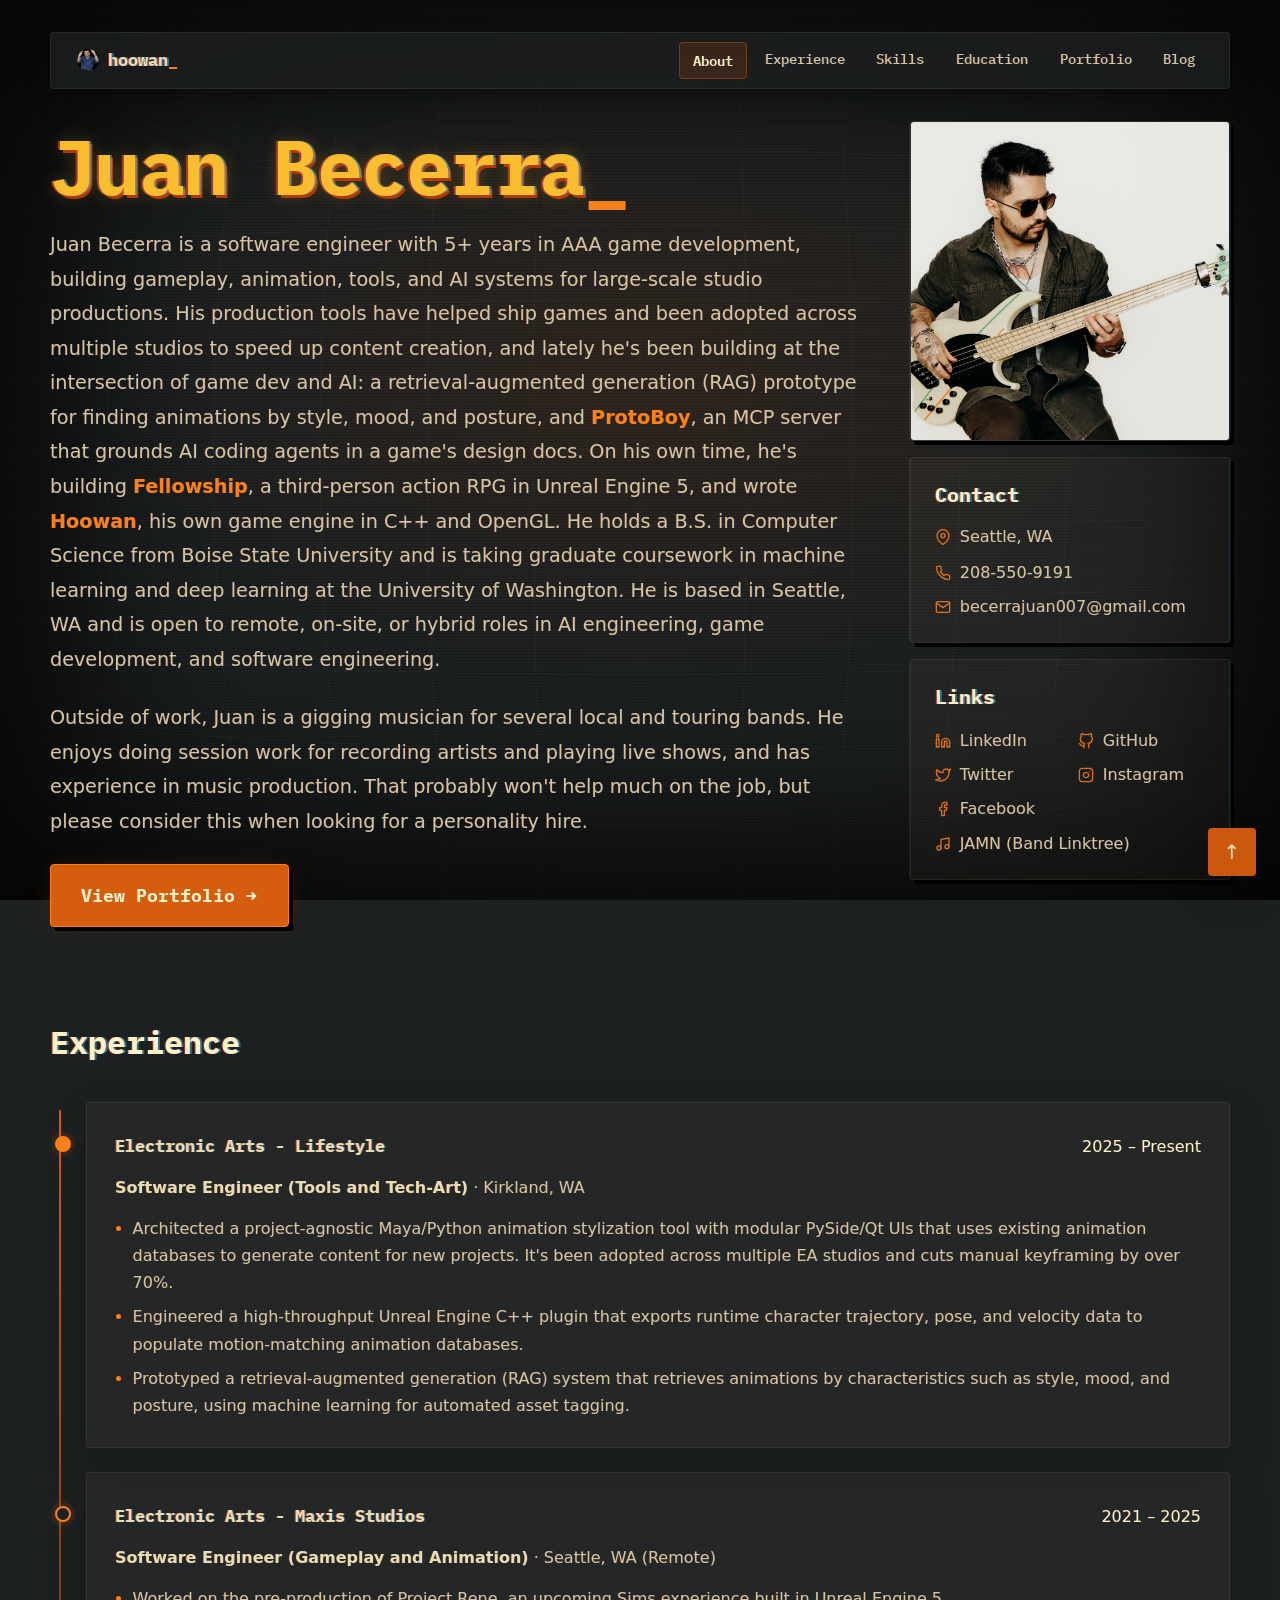
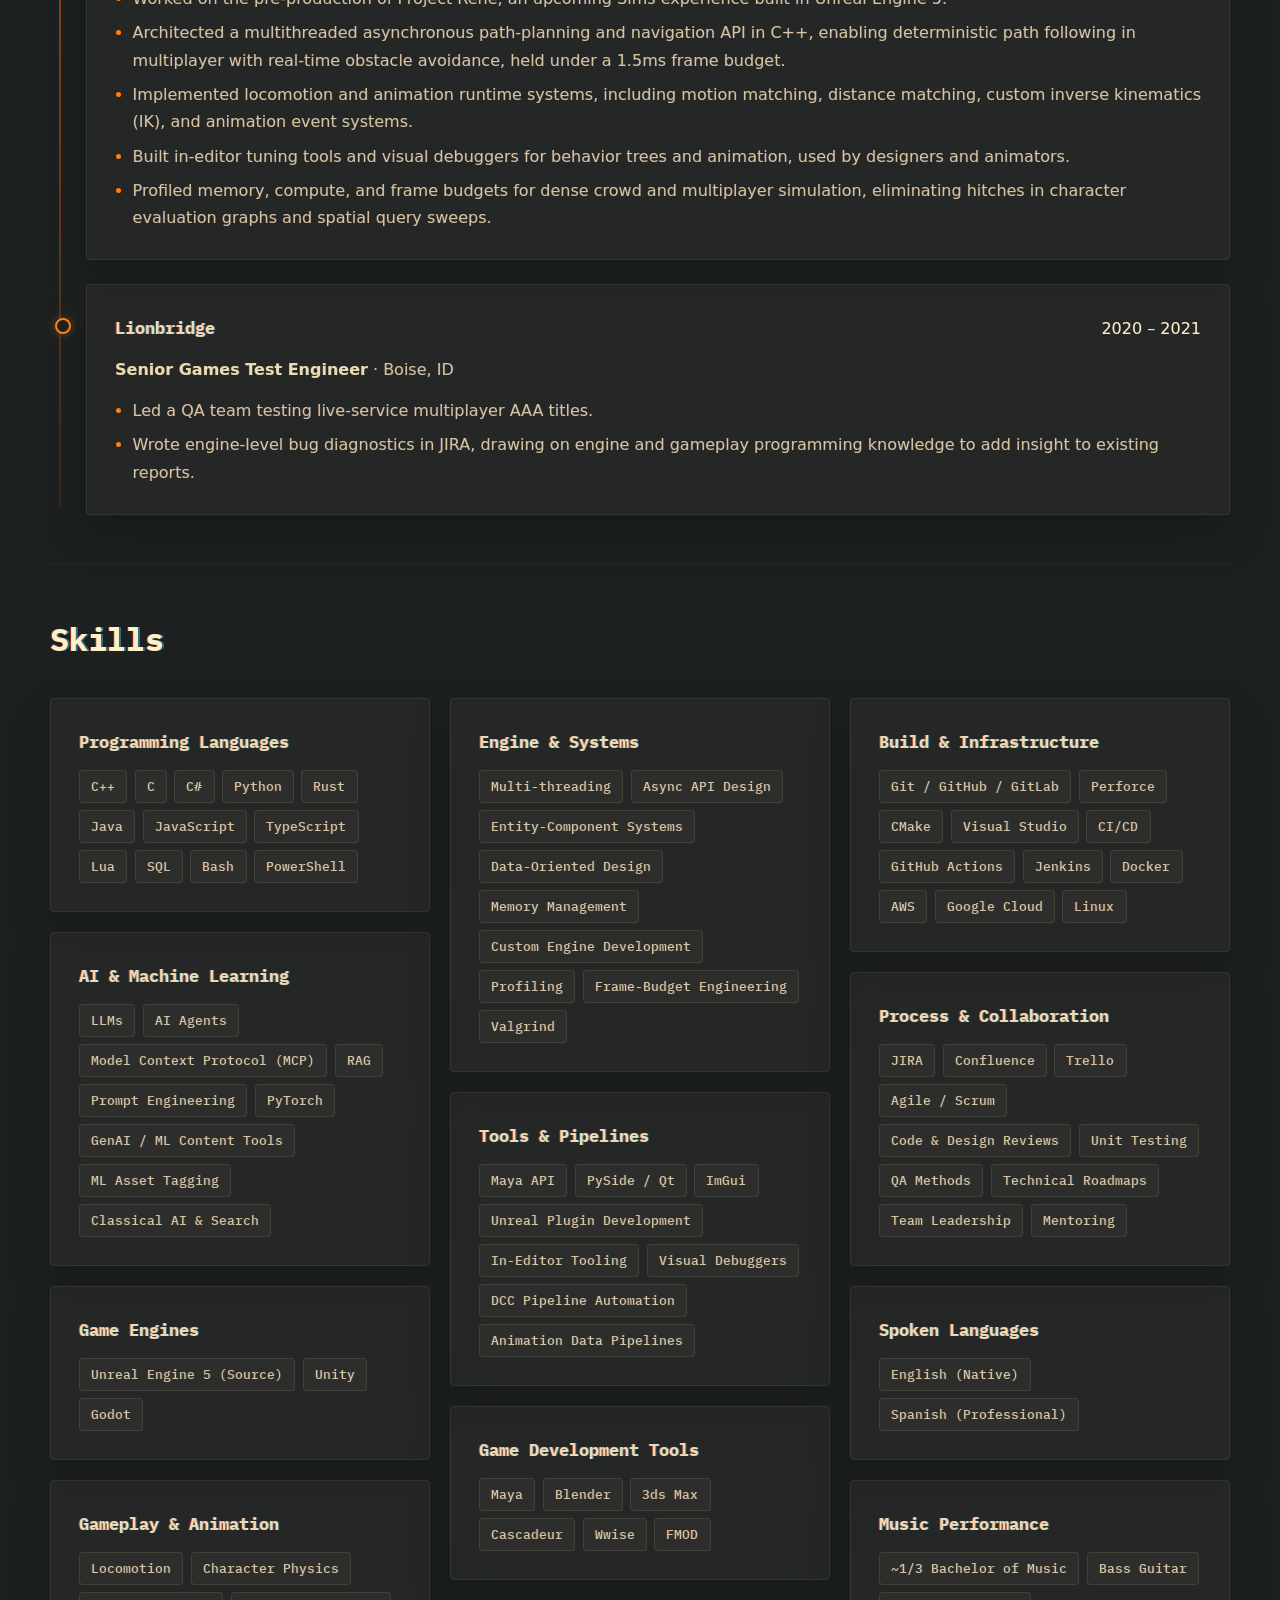
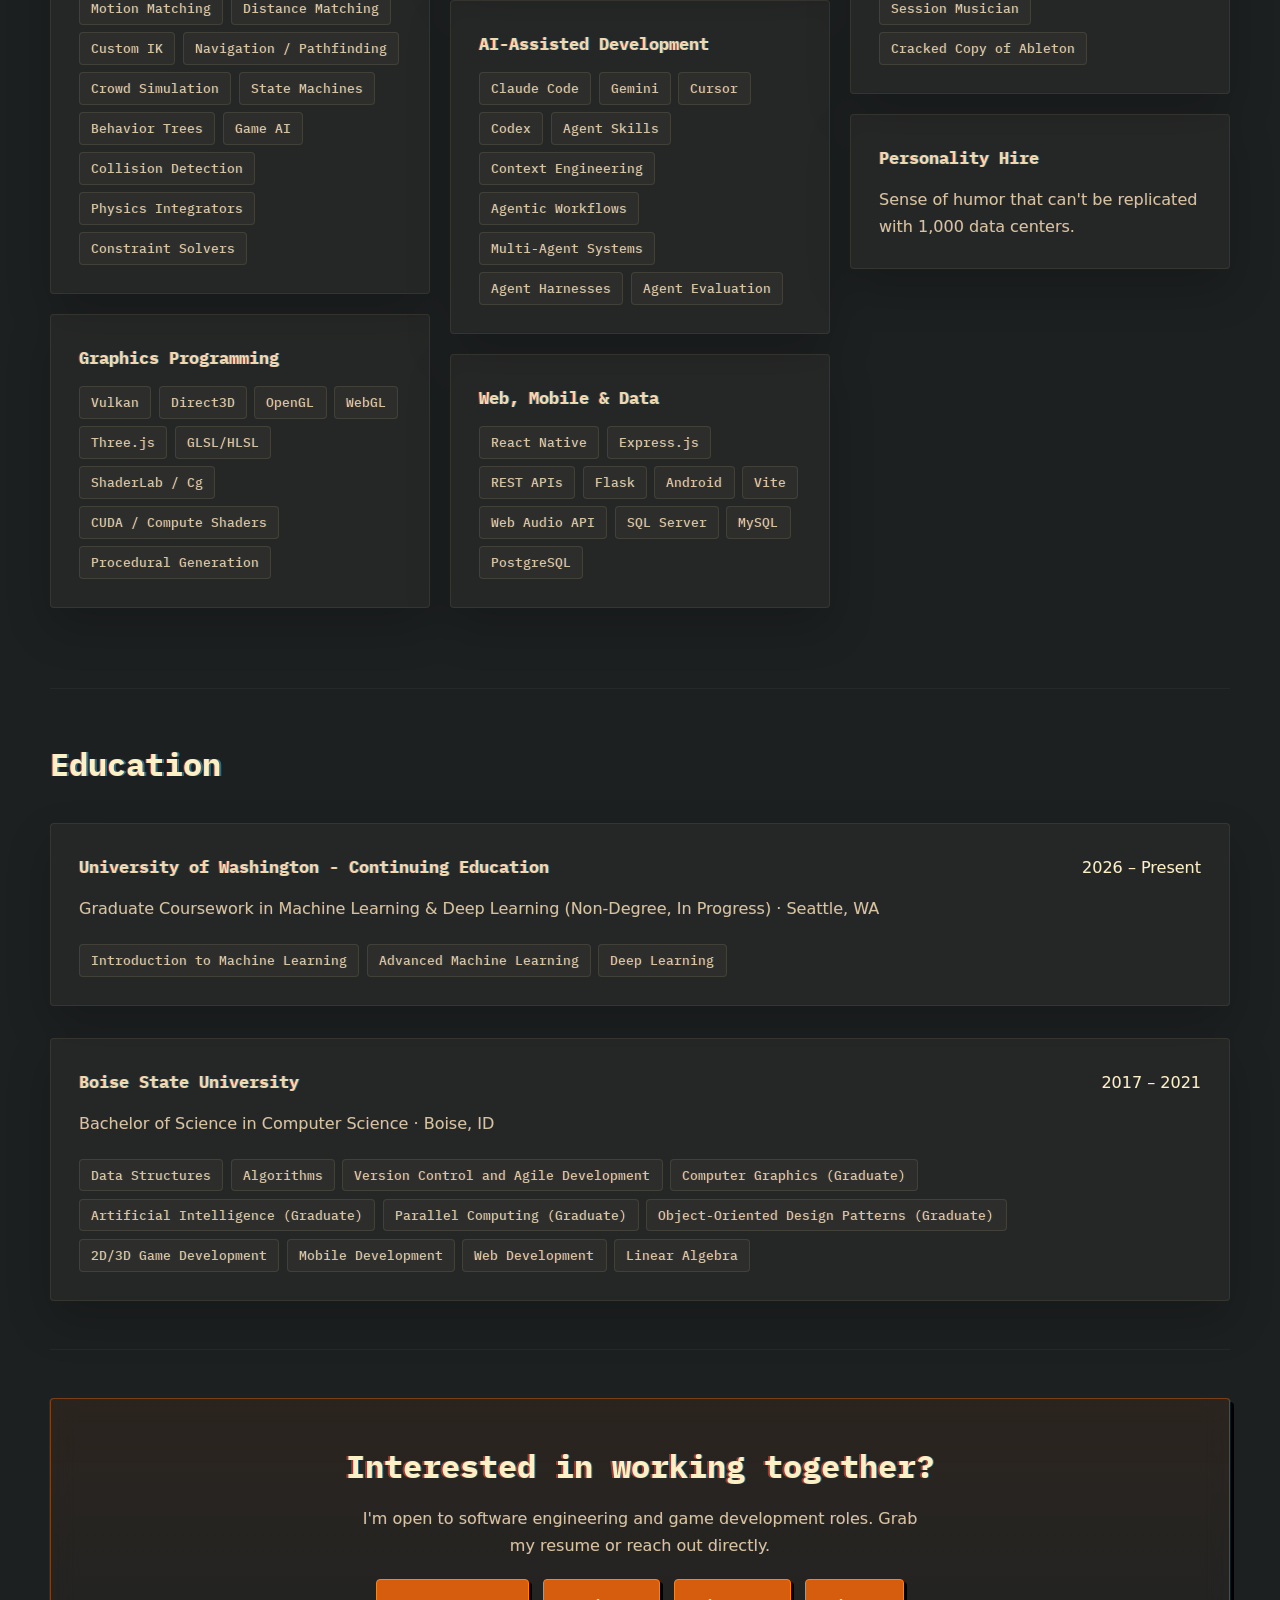
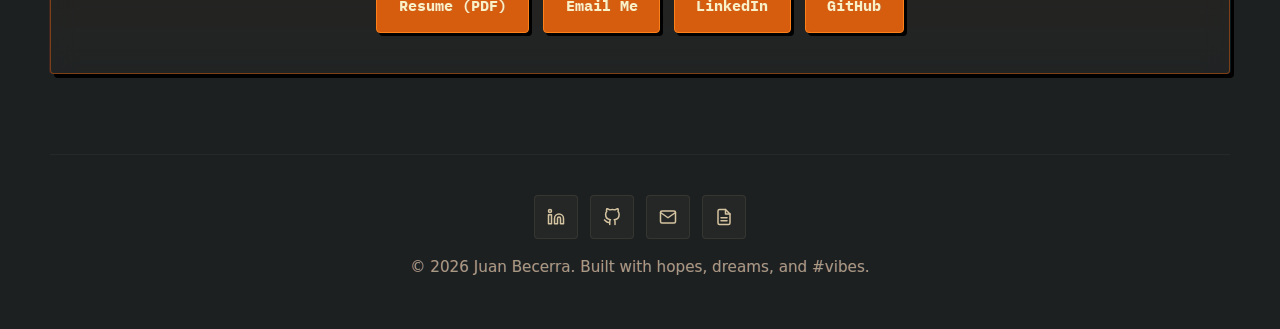
==== commit 659786a2: "Improved structure" ====
--- a/index.html
+++ b/index.html
@@ -71,11 +71,7 @@
         </p>
 
         <div class="hero-actions">
-          <a href="media/Juan_Becerra_Resume.pdf" class="primary-btn" target="_blank" rel="noopener noreferrer">
-            <svg width="18" height="18" viewBox="0 0 24 24" fill="none" stroke="currentColor" stroke-width="2" stroke-linecap="round" stroke-linejoin="round" aria-hidden="true"><path d="M21 15v4a2 2 0 0 1-2 2H5a2 2 0 0 1-2-2v-4"></path><polyline points="7 10 12 15 17 10"></polyline><line x1="12" y1="15" x2="12" y2="3"></line></svg>
-            Resume (PDF)
-          </a>
-          <a href="portfolio.html" class="primary-btn">View Portfolio &rarr;</a>
+          <a href="portfolio.html" class="primary-btn primary-btn--lg">View Portfolio &rarr;</a>
         </div>
       </section>
 
--- a/styles.css
+++ b/styles.css
@@ -21,6 +21,10 @@
 
   --radius: 4px;
   --shadow-hard: 4px 4px 0 #000;
+  --ca-red: rgba(251, 73, 52, 0.55);
+  --ca-cyan: rgba(80, 200, 255, 0.45);
+  --ca-text: -1px 0 var(--ca-red), 1px 0 var(--ca-cyan);
+  --ca-text-soft: -1px 0 rgba(251, 73, 52, 0.18), 1px 0 rgba(80, 200, 255, 0.15);
   --font-mono: "IBM Plex Mono", ui-monospace, "Cascadia Mono", Consolas, monospace;
 
   font-family: Inter, ui-sans-serif, system-ui, -apple-system, BlinkMacSystemFont, "Segoe UI", sans-serif;
@@ -41,12 +45,6 @@
   margin: 0;
   min-height: 100vh;
   background-color: var(--bg-canvas);
-  background-image: 
-    radial-gradient(circle at top, var(--accent-glow), transparent 28%),
-    radial-gradient(circle at 85% 90%, var(--accent-glow-subtle), transparent 24%),
-    linear-gradient(rgba(235, 219, 178, 0.015) 1px, transparent 1px),
-    linear-gradient(90deg, rgba(235, 219, 178, 0.015) 1px, transparent 1px);
-  background-size: 100% 100%, 100% 100%, 48px 48px, 48px 48px;
   color: var(--text-primary);
 }
 
@@ -710,24 +708,30 @@
   border: 1px solid var(--border-subtle);
 }
 
+/* Sticky so it stays reachable while scrolling long posts. The negative
+   margins place it 1rem from the card's top-right corner and cancel its
+   height, so the content below starts where it would without the button. */
 .project-modal-close {
-  position: absolute;
+  display: block;
+  position: sticky;
   top: 1rem;
-  right: 1rem;
+  margin: -1rem -1rem -2.5rem auto;
   width: 2.5rem;
   height: 2.5rem;
-  border: none;
-  border-radius: var(--radius);
-  background: rgba(235, 219, 178, 0.08);
-  color: #ebdbb2;
+  border: 1px solid var(--accent-light);
+  border-radius: var(--radius);
+  background: var(--accent);
+  color: #fbf1c7;
   font-size: 1.25rem;
   cursor: pointer;
+  box-shadow: 3px 3px 0 #000;
   transition: background 0.2s ease, transform 0.2s ease;
+  z-index: 2; /* stay above the modal image, which forms its own layer */
 }
 
 .project-modal-close:hover,
 .project-modal-close:focus-visible {
-  background: var(--accent);
+  background: var(--accent-light);
   color: #fbf1c7;
   transform: rotate(90deg);
 }
@@ -1396,7 +1400,7 @@
   background: none;
   -webkit-text-fill-color: currentColor;
   color: #fabd2f;
-  text-shadow: 3px 3px 0 #af3a03, 0 0 18px rgba(250, 189, 47, 0.25);
+  text-shadow: -2px 0 var(--ca-red), 2px 0 var(--ca-cyan), 3px 3px 0 #af3a03, 0 0 18px rgba(250, 189, 47, 0.25);
 }
 
 .hero-panel h1::after {
@@ -1407,8 +1411,7 @@
 }
 
 .logo span {
-  color: #fabd2f;
-  text-shadow: 2px 2px 0 #af3a03;
+  color: inherit;
 }
 
 .logo span::after {
@@ -1432,7 +1435,45 @@
 .contact-panel,
 .cta-panel,
 .project-modal-card {
-  box-shadow: var(--shadow-hard);
+  box-shadow: -1px 0 0 rgba(251, 73, 52, 0.15), 1px 0 0 rgba(80, 200, 255, 0.12), var(--shadow-hard);
+}
+
+/* Chromatic aberration: red/cyan fringe on text and images */
+/* Headings carry the effect; small UI text only gets a faint hint */
+body {
+  /* Inherited by all normal text; headings and UI below override it */
+  text-shadow: -0.5px 0 rgba(251, 73, 52, 0.22), 0.5px 0 rgba(80, 200, 255, 0.18);
+}
+
+h2,
+.logo span {
+  text-shadow: -1.5px 0 var(--ca-red), 1.5px 0 var(--ca-cyan);
+}
+
+h3, h4 {
+  text-shadow: var(--ca-text);
+}
+
+.site-nav a,
+.eyebrow,
+.primary-btn,
+.secondary-btn,
+.project-modal-close,
+.back-to-top,
+.footer-social,
+.skill-tag,
+.course-list li,
+.project-tag,
+.hero-tags span,
+.experience-link,
+.project-modal-link,
+.resume-link {
+  text-shadow: var(--ca-text-soft);
+}
+
+main img,
+.project-modal-image {
+  filter: drop-shadow(-1px 0 rgba(251, 73, 52, 0.2)) drop-shadow(1px 0 rgba(80, 200, 255, 0.16));
 }
 
 .primary-btn,
@@ -1458,22 +1499,71 @@
   box-shadow: none;
 }
 
+/* CRT backdrop: scanlines, barrel-curved grid, soft phosphor glow, edge vignette.
+   Fixed behind content so images and text stay clean. */
 body::before {
   content: "";
   position: fixed;
   inset: 0;
   pointer-events: none;
   z-index: -1;
-  background: repeating-linear-gradient(
-    to bottom,
-    rgba(0, 0, 0, 0.12) 0,
-    rgba(0, 0, 0, 0.12) 1px,
-    transparent 1px,
-    transparent 3px
-  );
+  background:
+    repeating-linear-gradient(
+      to bottom,
+      rgba(0, 0, 0, 0.14) 0,
+      rgba(0, 0, 0, 0.14) 1px,
+      transparent 1px,
+      transparent 3px
+    ),
+    radial-gradient(ellipse 100% 100% at 50% 50%, transparent 40%, rgba(0, 0, 0, 0.45) 75%, rgba(0, 0, 0, 0.9) 100%),
+    url("data:image/svg+xml,%3Csvg xmlns='http://www.w3.org/2000/svg' viewBox='0 0 100 100' preserveAspectRatio='none'%3E%3Cpath d='M0 5.0Q50 -5.0 100 5.0M5.0 0Q-5.0 50 5.0 100M0 12.5Q50 4.2 100 12.5M12.5 0Q4.2 50 12.5 100M0 20.0Q50 13.3 100 20.0M20.0 0Q13.3 50 20.0 100M0 27.5Q50 22.5 100 27.5M27.5 0Q22.5 50 27.5 100M0 35.0Q50 31.7 100 35.0M35.0 0Q31.7 50 35.0 100M0 42.5Q50 40.8 100 42.5M42.5 0Q40.8 50 42.5 100M0 50.0Q50 50.0 100 50.0M50.0 0Q50.0 50 50.0 100M0 57.5Q50 59.2 100 57.5M57.5 0Q59.2 50 57.5 100M0 65.0Q50 68.3 100 65.0M65.0 0Q68.3 50 65.0 100M0 72.5Q50 77.5 100 72.5M72.5 0Q77.5 50 72.5 100M0 80.0Q50 86.7 100 80.0M80.0 0Q86.7 50 80.0 100M0 87.5Q50 95.8 100 87.5M87.5 0Q95.8 50 87.5 100M0 95.0Q50 105.0 100 95.0M95.0 0Q105.0 50 95.0 100' fill='none' stroke='rgb(235,219,178)' stroke-opacity='0.035' stroke-width='1' vector-effect='non-scaling-stroke'/%3E%3C/svg%3E") center / 100% 100% no-repeat,
+    radial-gradient(ellipse 55% 45% at 50% 42%, rgba(214, 93, 14, 0.1), transparent 75%),
+    var(--bg-canvas);
+  box-shadow: inset 0 0 180px 60px rgba(0, 0, 0, 0.75);
 }
 
 ::selection {
   background: #fabd2f;
   color: #1d2021;
 }
+
+/* Larger hero call to action */
+.primary-btn--lg {
+  padding: 1rem 1.9rem;
+  font-size: 1.1rem;
+  box-shadow: 4px 4px 0 #000, 0 0 24px -4px var(--accent-glow);
+}
+
+.primary-btn--lg:hover,
+.primary-btn--lg:focus-visible {
+  box-shadow: 6px 6px 0 #000, 0 0 32px -4px rgba(214, 93, 14, 0.45);
+}
+
+.primary-btn--lg:active {
+  box-shadow: 0 0 24px -4px var(--accent-glow);
+}
+
+/* Orange scrollbars (page + modal) */
+html,
+.project-modal-card {
+  scrollbar-color: var(--accent) #282828;
+}
+
+::-webkit-scrollbar {
+  width: 12px;
+  height: 12px;
+}
+
+::-webkit-scrollbar-track {
+  background: #282828;
+}
+
+::-webkit-scrollbar-thumb {
+  background: var(--accent);
+  border: 3px solid #282828;
+  border-radius: var(--radius);
+}
+
+::-webkit-scrollbar-thumb:hover {
+  background: var(--accent-light);
+}
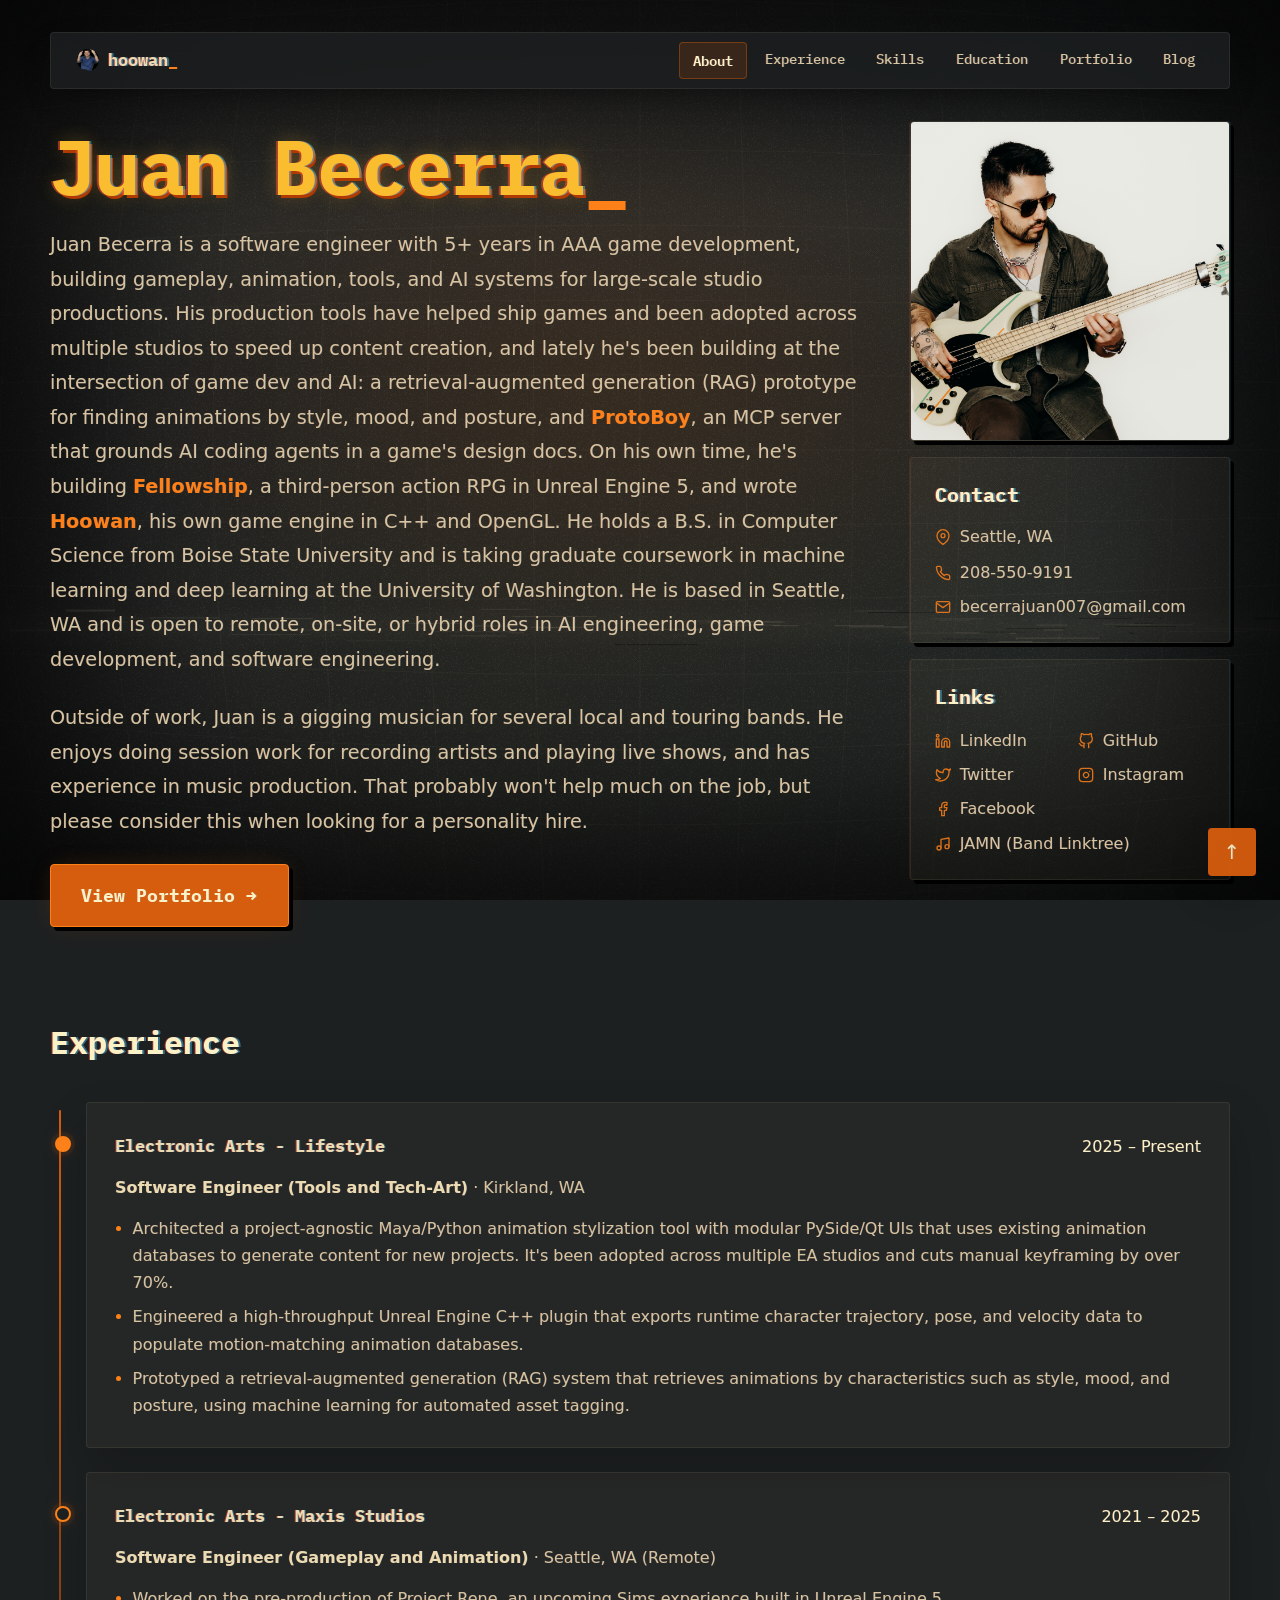
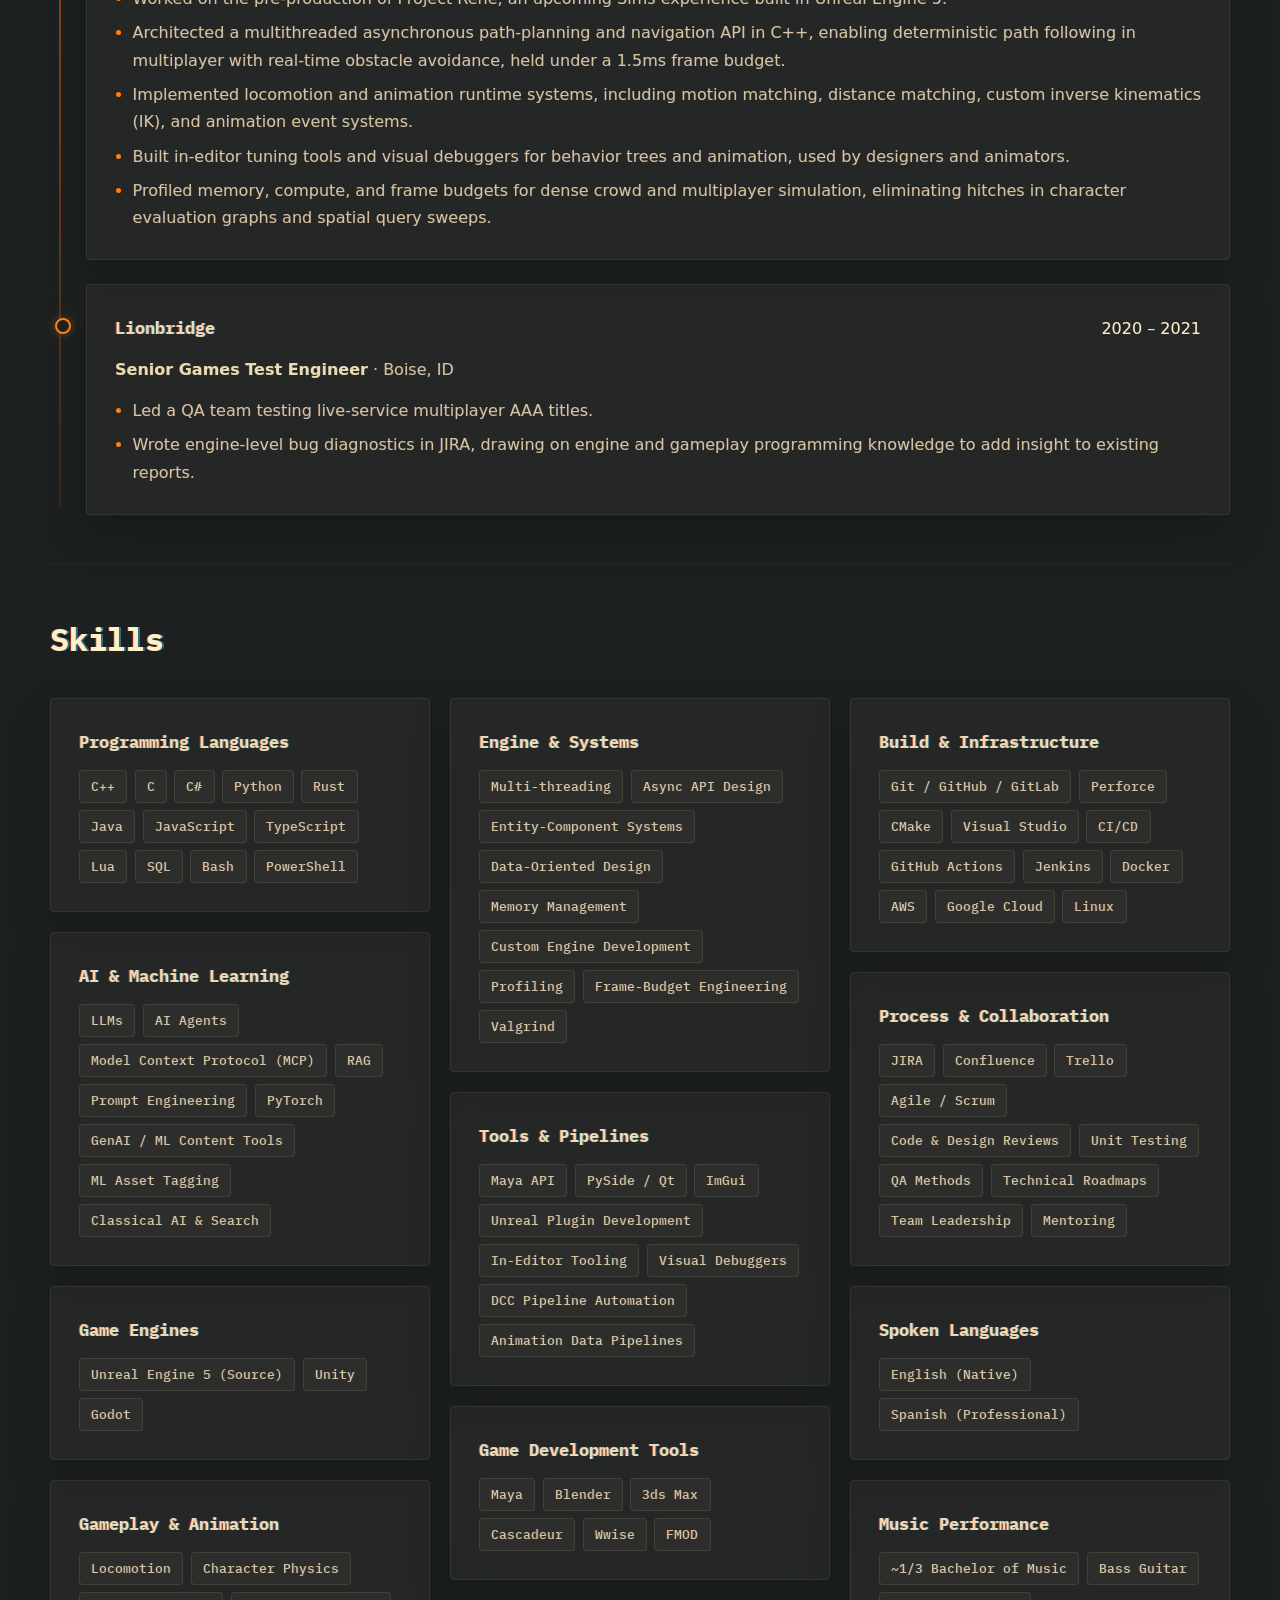
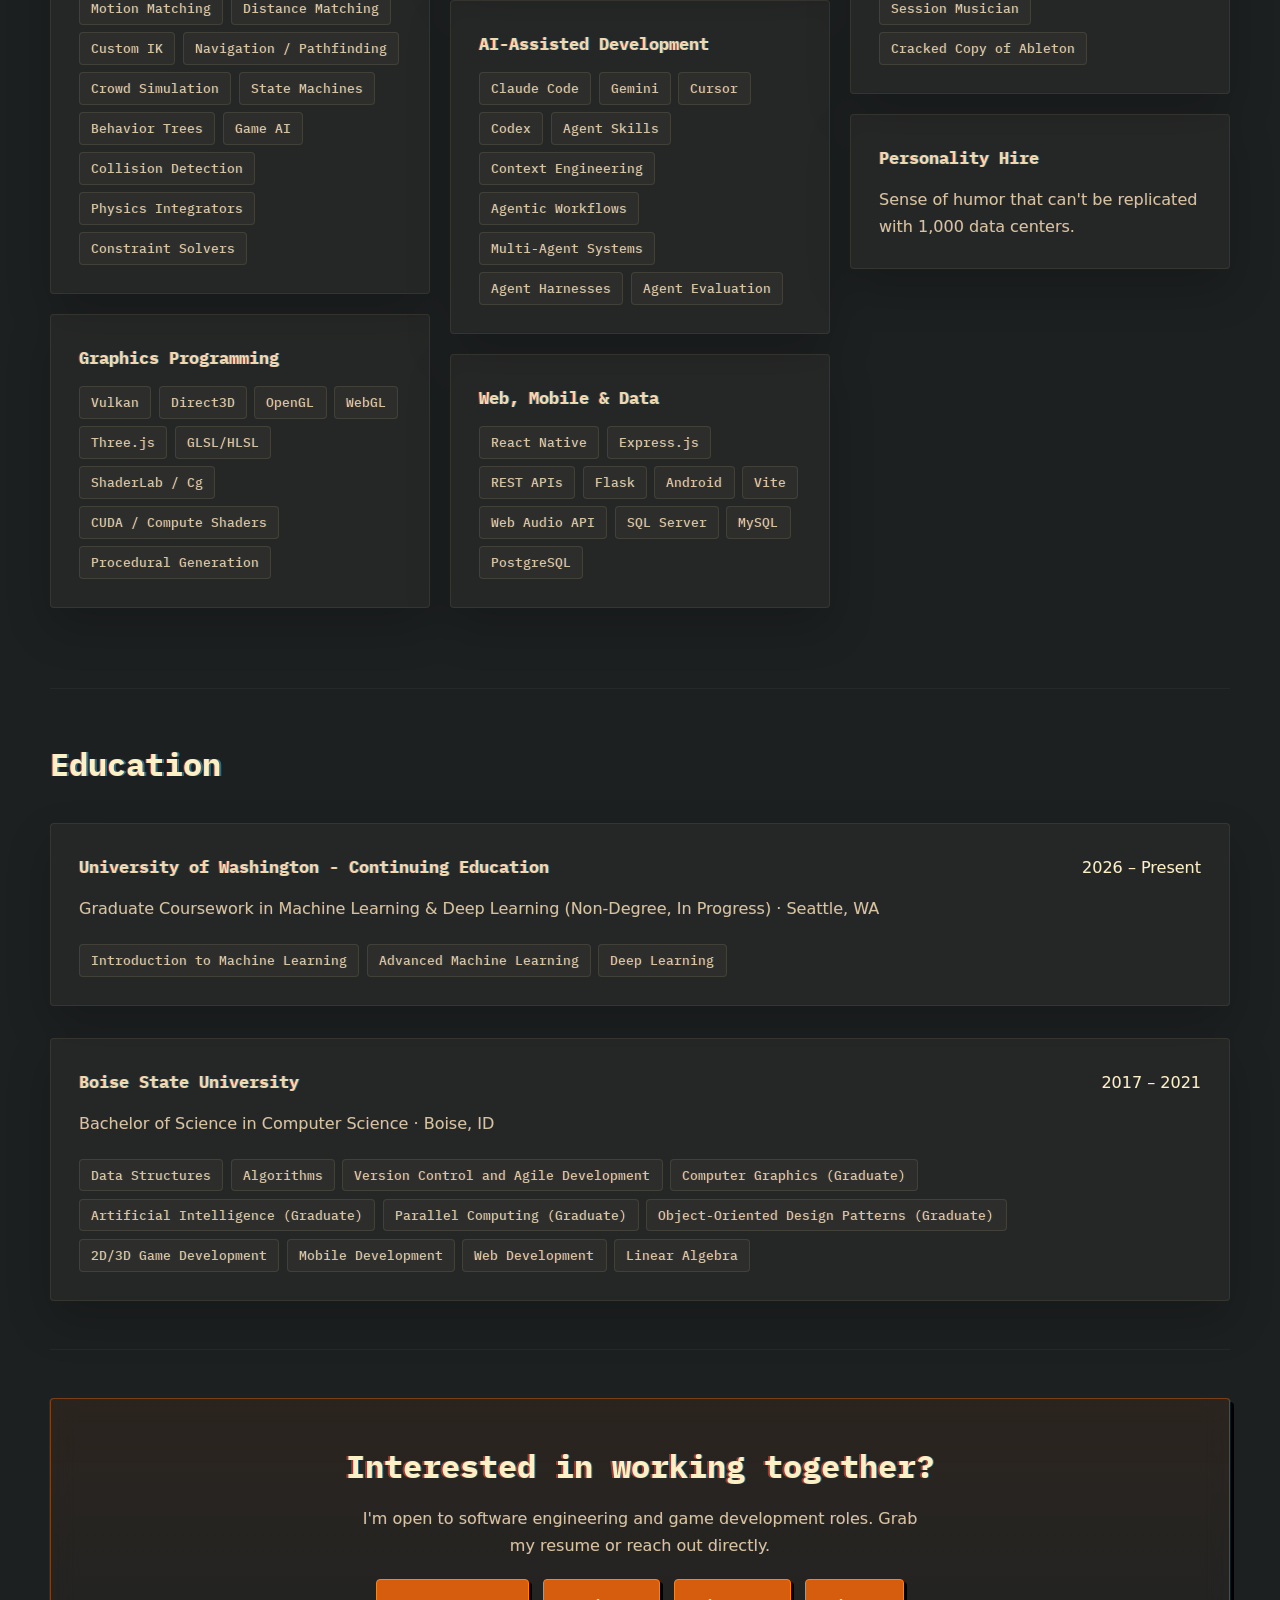
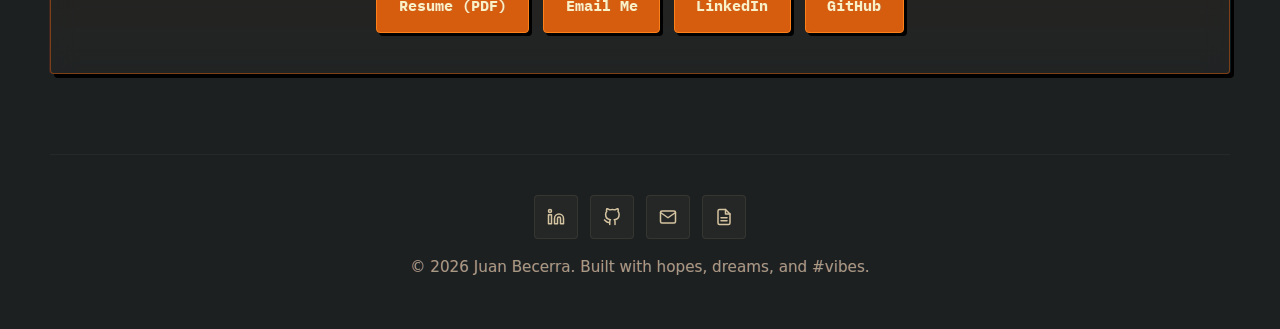
==== commit c2c66341: "Added some scanlines weeeeee" ====
--- a/index.html
+++ b/index.html
@@ -40,6 +40,7 @@
   <link rel="stylesheet" href="styles.css" />
   <link rel="icon" type="image/x-icon" href="favicon.ico" />
   <script src="js/components.js" defer></script>
+  <script src="js/crt.js" defer></script>
 </head>
 <body id="top">
   <div class="page-shell">
--- a/styles.css
+++ b/styles.css
@@ -1499,26 +1499,39 @@
   box-shadow: none;
 }
 
-/* CRT backdrop: scanlines, barrel-curved grid, soft phosphor glow, edge vignette.
-   Fixed behind content so images and text stay clean. */
-body::before {
+/* CRT backdrop, back to front:
+   body::before    - canvas color, soft phosphor glow, barrel-curved grid
+   .crt-scanlines  - animated rolling/glitching scanlines (js/crt.js)
+   body::after     - edge vignette
+   All fixed behind content so images and text stay clean. */
+body::before,
+body::after {
   content: "";
   position: fixed;
   inset: 0;
   pointer-events: none;
   z-index: -1;
+}
+
+body::before {
   background:
-    repeating-linear-gradient(
-      to bottom,
-      rgba(0, 0, 0, 0.14) 0,
-      rgba(0, 0, 0, 0.14) 1px,
-      transparent 1px,
-      transparent 3px
-    ),
-    radial-gradient(ellipse 100% 100% at 50% 50%, transparent 40%, rgba(0, 0, 0, 0.45) 75%, rgba(0, 0, 0, 0.9) 100%),
     url("data:image/svg+xml,%3Csvg xmlns='http://www.w3.org/2000/svg' viewBox='0 0 100 100' preserveAspectRatio='none'%3E%3Cpath d='M0 5.0Q50 -5.0 100 5.0M5.0 0Q-5.0 50 5.0 100M0 12.5Q50 4.2 100 12.5M12.5 0Q4.2 50 12.5 100M0 20.0Q50 13.3 100 20.0M20.0 0Q13.3 50 20.0 100M0 27.5Q50 22.5 100 27.5M27.5 0Q22.5 50 27.5 100M0 35.0Q50 31.7 100 35.0M35.0 0Q31.7 50 35.0 100M0 42.5Q50 40.8 100 42.5M42.5 0Q40.8 50 42.5 100M0 50.0Q50 50.0 100 50.0M50.0 0Q50.0 50 50.0 100M0 57.5Q50 59.2 100 57.5M57.5 0Q59.2 50 57.5 100M0 65.0Q50 68.3 100 65.0M65.0 0Q68.3 50 65.0 100M0 72.5Q50 77.5 100 72.5M72.5 0Q77.5 50 72.5 100M0 80.0Q50 86.7 100 80.0M80.0 0Q86.7 50 80.0 100M0 87.5Q50 95.8 100 87.5M87.5 0Q95.8 50 87.5 100M0 95.0Q50 105.0 100 95.0M95.0 0Q105.0 50 95.0 100' fill='none' stroke='rgb(235,219,178)' stroke-opacity='0.035' stroke-width='1' vector-effect='non-scaling-stroke'/%3E%3C/svg%3E") center / 100% 100% no-repeat,
     radial-gradient(ellipse 55% 45% at 50% 42%, rgba(214, 93, 14, 0.1), transparent 75%),
     var(--bg-canvas);
+}
+
+.crt-scanlines {
+  position: fixed;
+  inset: 0;
+  opacity: 0.8; /* overall strength of the VHS/CRT effect */
+  width: 100%;
+  height: 100%;
+  pointer-events: none;
+  z-index: -1;
+}
+
+body::after {
+  background: radial-gradient(ellipse 100% 100% at 50% 50%, transparent 40%, rgba(0, 0, 0, 0.45) 75%, rgba(0, 0, 0, 0.9) 100%);
   box-shadow: inset 0 0 180px 60px rgba(0, 0, 0, 0.75);
 }
 
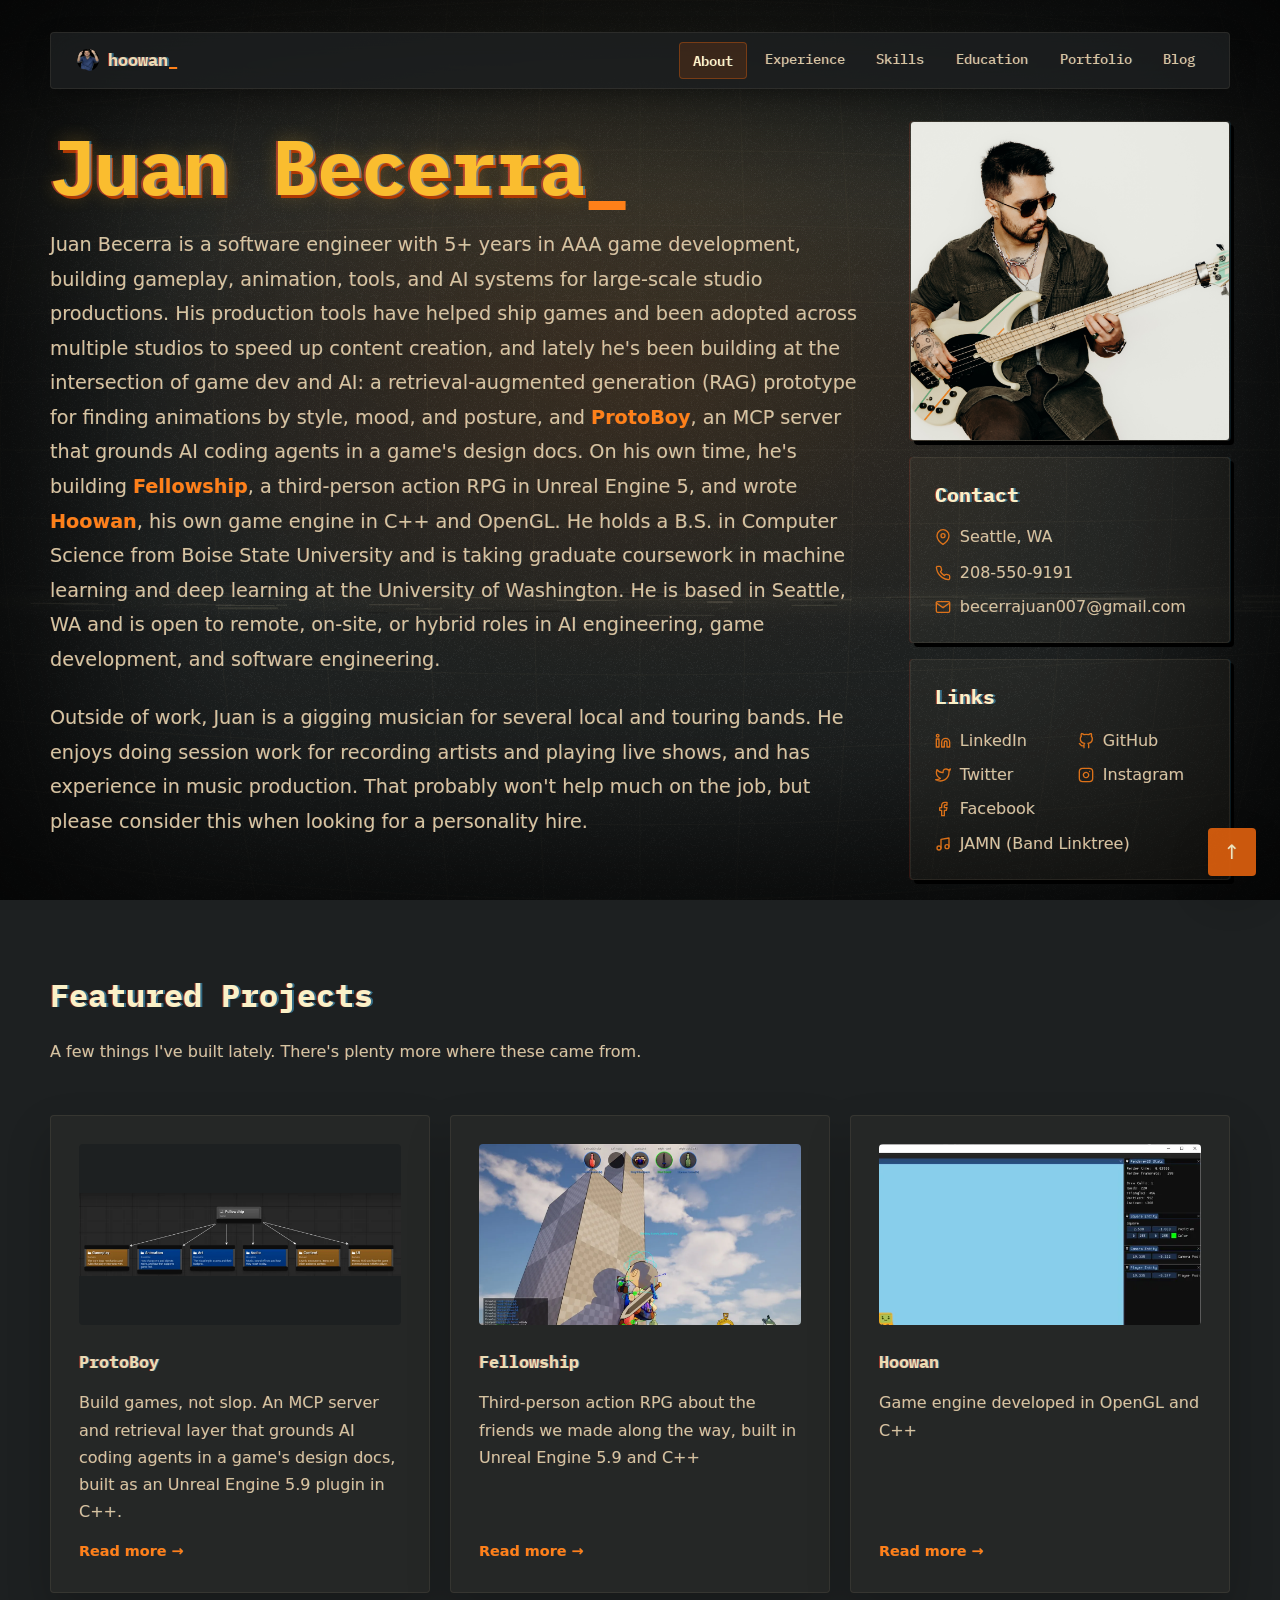
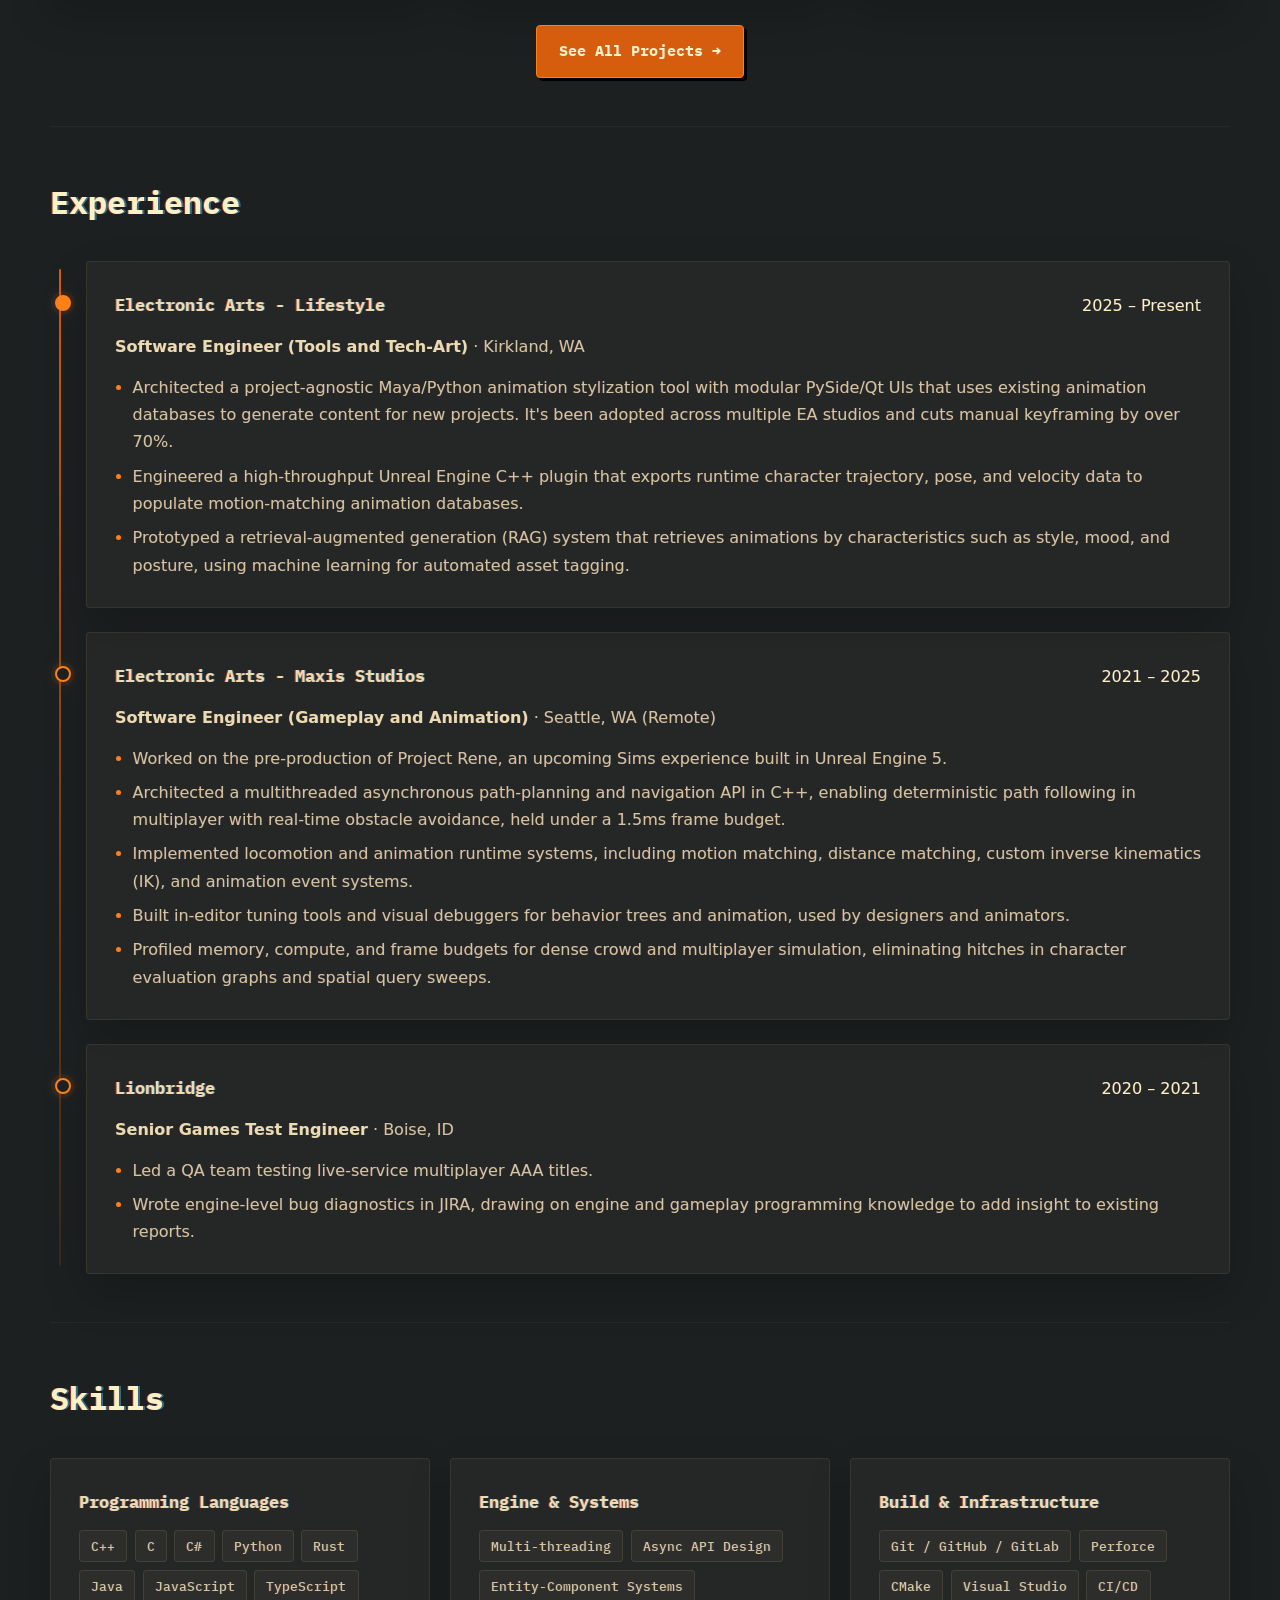
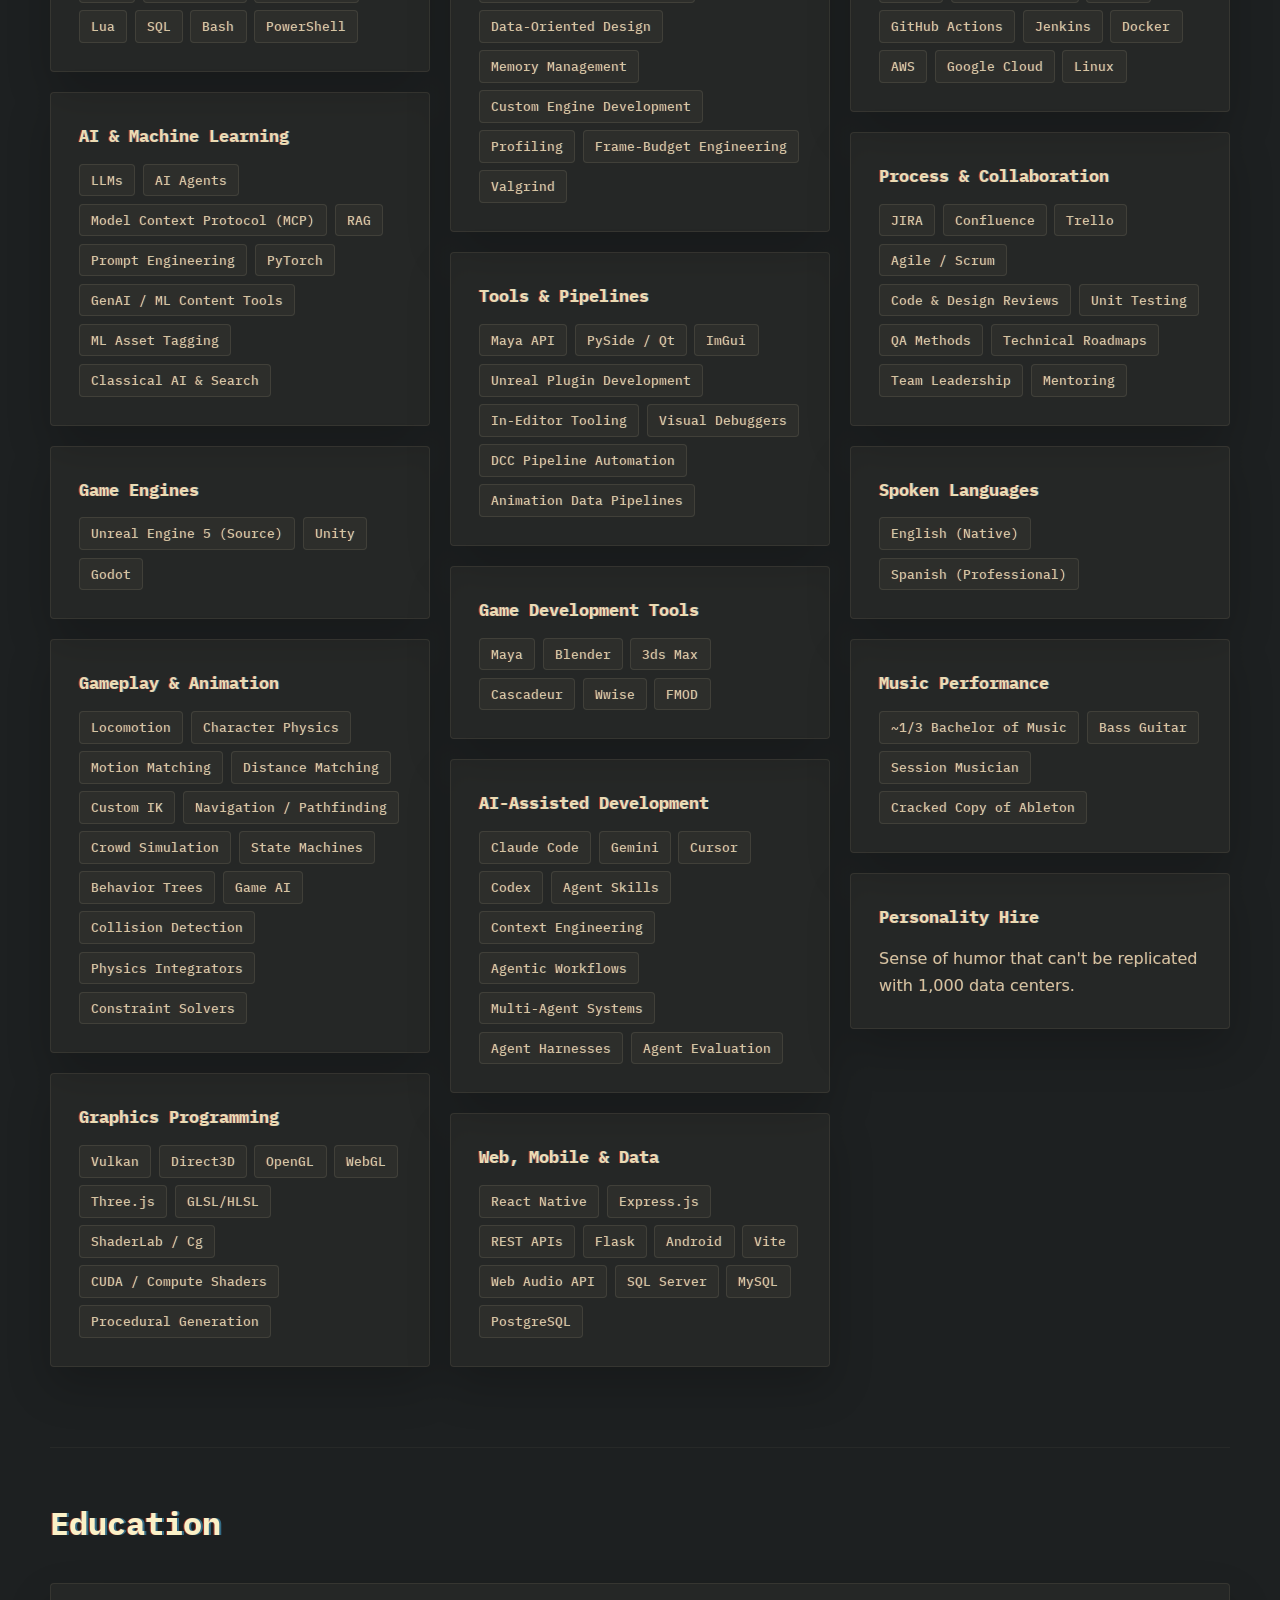
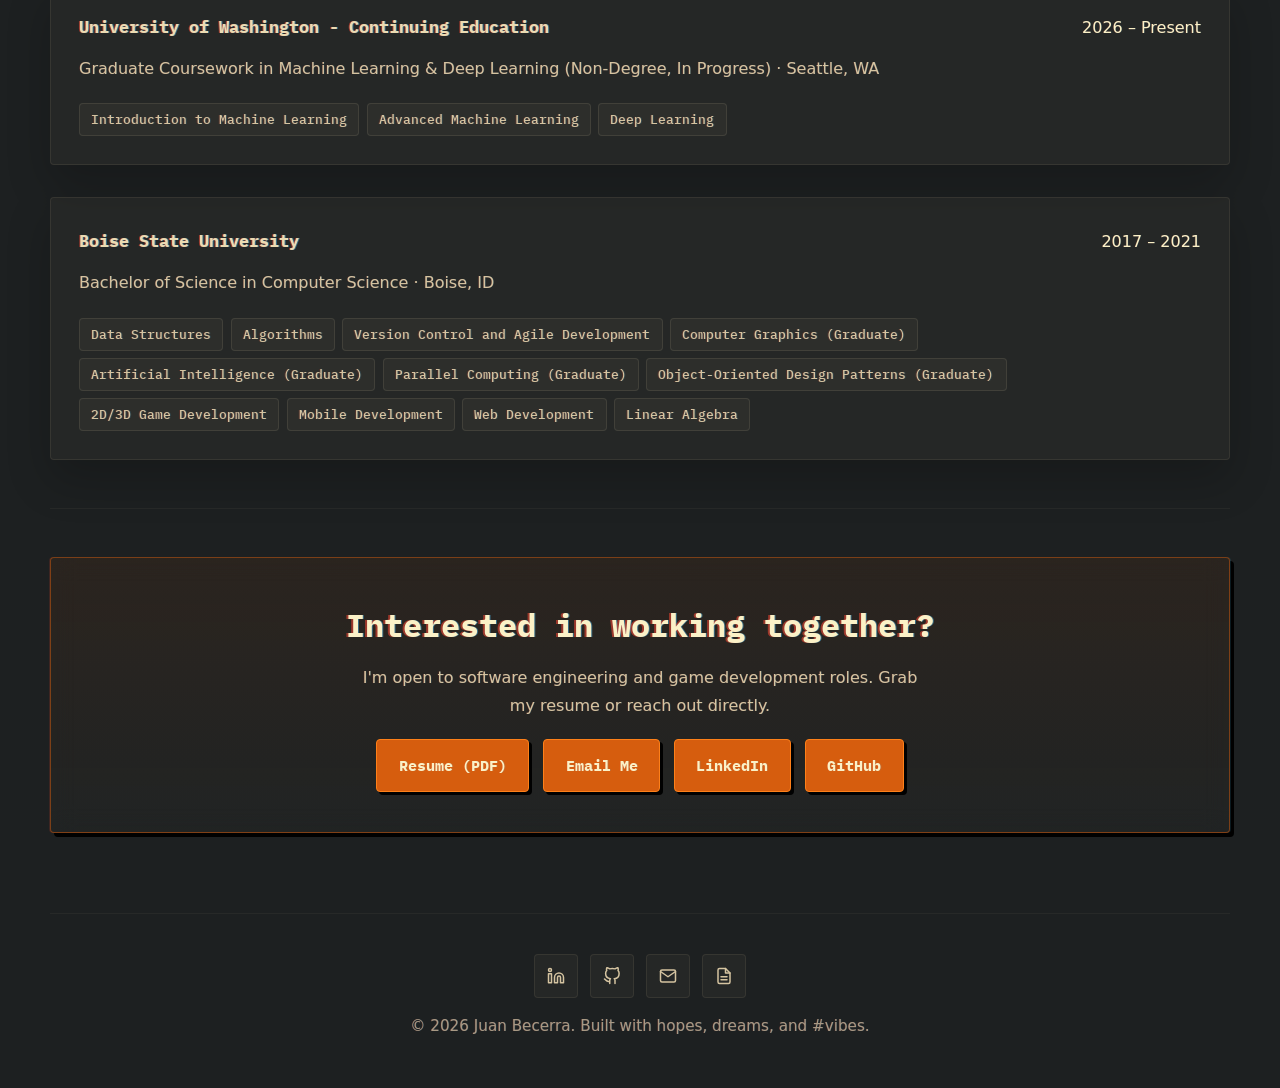
==== commit ef764dfc: "mobile formatting changes + featured projects" ====
--- a/index.html
+++ b/index.html
@@ -41,6 +41,8 @@
   <link rel="icon" type="image/x-icon" href="favicon.ico" />
   <script src="js/components.js" defer></script>
   <script src="js/crt.js" defer></script>
+  <script src="js/featured.js" defer></script>
+  <script src="js/portfolio.js" defer></script>
 </head>
 <body id="top">
   <div class="page-shell">
@@ -56,7 +58,11 @@
 
     <main class="hero-layout">
       <section class="hero-panel">
-        <h1>Juan Becerra</h1>
+        <div class="hero-title">
+          <!-- Phone-only avatar; the sidebar photo is hidden at that size (see styles.css) -->
+          <img src="media/index/profile.jpg" alt="" class="hero-avatar" width="88" height="88" aria-hidden="true" />
+          <h1>Juan Becerra</h1>
+        </div>
         <p class="hero-copy">
           Juan Becerra is a software engineer with 5+ years in AAA game development, building gameplay, animation, tools, and AI systems for large-scale studio productions.
           His production tools have helped ship games and been adopted across multiple studios to speed up content creation, and lately he's been building at the intersection of game dev and AI: a retrieval-augmented generation (RAG) prototype for finding animations by style, mood, and posture, and <a href="portfolio.html#protoboy">ProtoBoy</a>, an MCP server that grounds AI coding agents in a game's design docs.
@@ -70,10 +76,6 @@
           He enjoys doing session work for recording artists and playing live shows, and has experience in music production. 
           That probably won't help much on the job, but please consider this when looking for a personality hire.
         </p>
-
-        <div class="hero-actions">
-          <a href="portfolio.html" class="primary-btn primary-btn--lg">View Portfolio &rarr;</a>
-        </div>
       </section>
 
       <aside class="sidebar">
@@ -99,6 +101,21 @@
         </section>
       </aside>
     </main>
+
+    <section id="featured" class="section" aria-labelledby="featured-heading">
+      <div class="section-inner">
+        <div class="section-header">
+          <h2 id="featured-heading">Featured Projects</h2>
+          <p>A few things I've built lately. There's plenty more where these came from.</p>
+        </div>
+        <!-- Pick the featured projects here: space-separated ids of <article> cards in portfolio.html, in display order.
+             js/featured.js builds each card from that article's image, title, and subtitle. -->
+        <div class="featured-grid" data-featured="protoboy fellowship hoowan"></div>
+        <div class="featured-actions">
+          <a href="portfolio.html" class="primary-btn">See All Projects &rarr;</a>
+        </div>
+      </div>
+    </section>
 
     <section id="experience" class="section">
       <div class="section-inner">
@@ -407,6 +424,20 @@
     <footer class="footer"></footer>
     <a href="#top" class="back-to-top" aria-label="Back to top">↑</a>
 
+    <!-- Only the featured project cards open this; experience and education cards stay plain -->
+    <div class="project-modal" aria-hidden="true" role="dialog" aria-modal="true" aria-label="Project details" data-cards=".featured-card">
+      <div class="project-modal-backdrop" data-modal-close></div>
+      <div class="project-modal-card">
+        <button type="button" class="project-modal-close" aria-label="Close project details">×</button>
+        <img class="project-modal-image" src="" alt="" style="display: none;">
+        <h2 class="project-modal-title"></h2>
+        <p class="project-modal-subtitle"></p>
+        <span class="project-modal-date"></span>
+        <div class="project-modal-description"></div>
+        <div class="project-modal-actions"></div>
+      </div>
+    </div>
+
   </div>
 </body>
 </html>
--- a/styles.css
+++ b/styles.css
@@ -338,6 +338,25 @@
   display: block;
 }
 
+/* Name row in the About hero; the avatar only shows once the sidebar stacks below (<= 950px) */
+.hero-title {
+  display: flex;
+  align-items: center;
+  gap: 1.1rem;
+}
+
+.hero-avatar {
+  display: none;
+  flex-shrink: 0;
+  width: 88px;
+  height: 88px;
+  border-radius: 50%;
+  object-fit: cover;
+  object-position: 50% 20%;
+  border: 2px solid var(--accent);
+  box-shadow: 0 0 0 4px rgba(214, 93, 14, 0.15), 3px 3px 0 #000;
+}
+
 .sidebar-card {
   border-radius: var(--radius);
   background: var(--bg-card);
@@ -642,6 +661,60 @@
 
 .experience-card.is-clickable {
   cursor: pointer;
+}
+
+/* Home page "Featured Projects": whole card is a link into the portfolio */
+.featured-grid {
+  display: grid;
+  gap: 1.25rem;
+  grid-template-columns: repeat(auto-fit, minmax(min(100%, 260px), 1fr));
+}
+
+.featured-card {
+  color: inherit;
+  text-decoration: none;
+}
+
+.featured-card h3 {
+  margin: 0;
+}
+
+.featured-card p {
+  flex: 1;
+}
+
+.featured-card:hover,
+.featured-card:focus-visible {
+  transform: translateY(-3px);
+  border-color: var(--border-hover);
+  box-shadow: 0 24px 50px -12px rgba(0, 0, 0, 0.5), 0 0 24px -6px var(--accent-glow);
+  background: var(--bg-card-hover);
+}
+
+.featured-card:focus-visible {
+  outline: 2px solid var(--accent-light);
+  outline-offset: 3px;
+}
+
+.featured-card:hover .project-image {
+  transform: scale(1.01);
+  opacity: 0.96;
+}
+
+.featured-more {
+  color: var(--accent-light);
+  font-weight: 600;
+  font-size: 0.9rem;
+}
+
+.featured-card:hover .featured-more {
+  text-decoration: underline;
+  text-underline-offset: 0.2em;
+}
+
+.featured-actions {
+  display: flex;
+  justify-content: center;
 }
 
 .experience-card.is-clickable:hover .project-image {
@@ -1208,6 +1281,75 @@
     position: static;
     top: auto;
     width: auto;
+  }
+
+  /* Photo moves from the sidebar to a round avatar beside the name */
+  .hero-avatar {
+    display: block;
+  }
+
+  .sidebar .profile-card {
+    display: none;
+  }
+
+  /* Contact + Links collapse into one grid of icon buttons. The link text stays
+     in the markup (font-size: 0) so screen readers still announce each one. */
+  .sidebar {
+    grid-template-columns: repeat(4, 1fr);
+    gap: 0.6rem;
+  }
+
+  .sidebar .sidebar-card,
+  .sidebar .sidebar-card p {
+    display: contents;
+  }
+
+  .sidebar .sidebar-card h2,
+  .sidebar .sidebar-card p:not(:has(a)) {
+    display: none;
+  }
+
+  .sidebar .sidebar-card a[data-icon] {
+    display: flex;
+    justify-content: center;
+    align-items: center;
+    height: 3rem;
+    margin: 0;
+    padding: 0;
+    font-size: 0;
+    border-radius: var(--radius);
+    background: rgba(235, 219, 178, 0.04);
+    border: 1px solid var(--border-subtle);
+    transition: all 0.2s ease;
+  }
+
+  .sidebar .sidebar-card a[data-icon]:hover,
+  .sidebar .sidebar-card a[data-icon]:focus-visible {
+    background: rgba(214, 93, 14, 0.16);
+    border-color: rgba(214, 93, 14, 0.5);
+  }
+
+  .sidebar .sidebar-card a[data-icon] .icon {
+    width: 20px;
+    height: 20px;
+  }
+
+  .hero-panel .hero-title h1 {
+    margin: 0;
+    font-size: clamp(2.4rem, 9vw, 4rem);
+  }
+}
+
+@media (min-width: 560px) and (max-width: 950px) {
+  .sidebar {
+    grid-template-columns: repeat(8, 1fr);
+  }
+}
+
+@media (max-width: 400px) {
+  .hero-avatar {
+    width: 72px;
+    height: 72px;
   }
 }
 
@@ -1540,22 +1682,6 @@
   color: #1d2021;
 }
 
-/* Larger hero call to action */
-.primary-btn--lg {
-  padding: 1rem 1.9rem;
-  font-size: 1.1rem;
-  box-shadow: 4px 4px 0 #000, 0 0 24px -4px var(--accent-glow);
-}
-
-.primary-btn--lg:hover,
-.primary-btn--lg:focus-visible {
-  box-shadow: 6px 6px 0 #000, 0 0 32px -4px rgba(214, 93, 14, 0.45);
-}
-
-.primary-btn--lg:active {
-  box-shadow: 0 0 24px -4px var(--accent-glow);
-}
-
 /* Orange scrollbars (page + modal) */
 html,
 .project-modal-card {
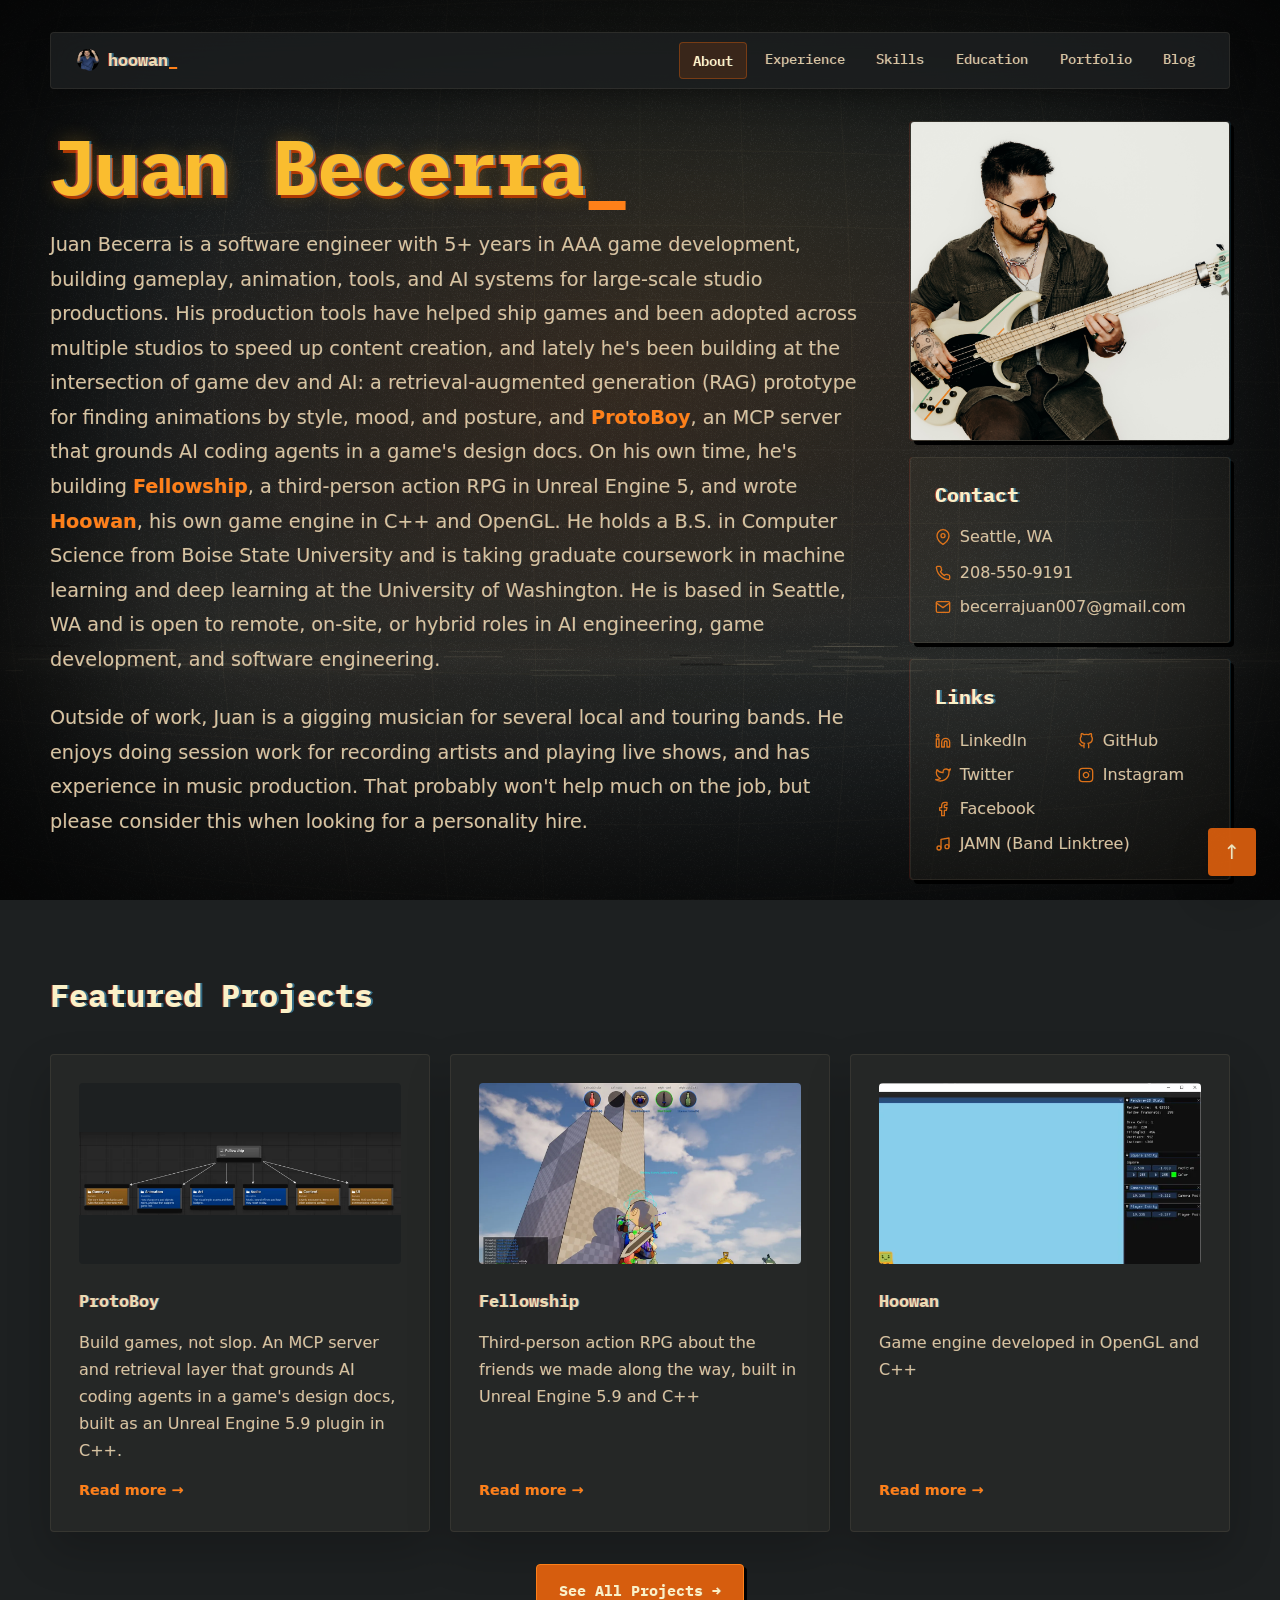
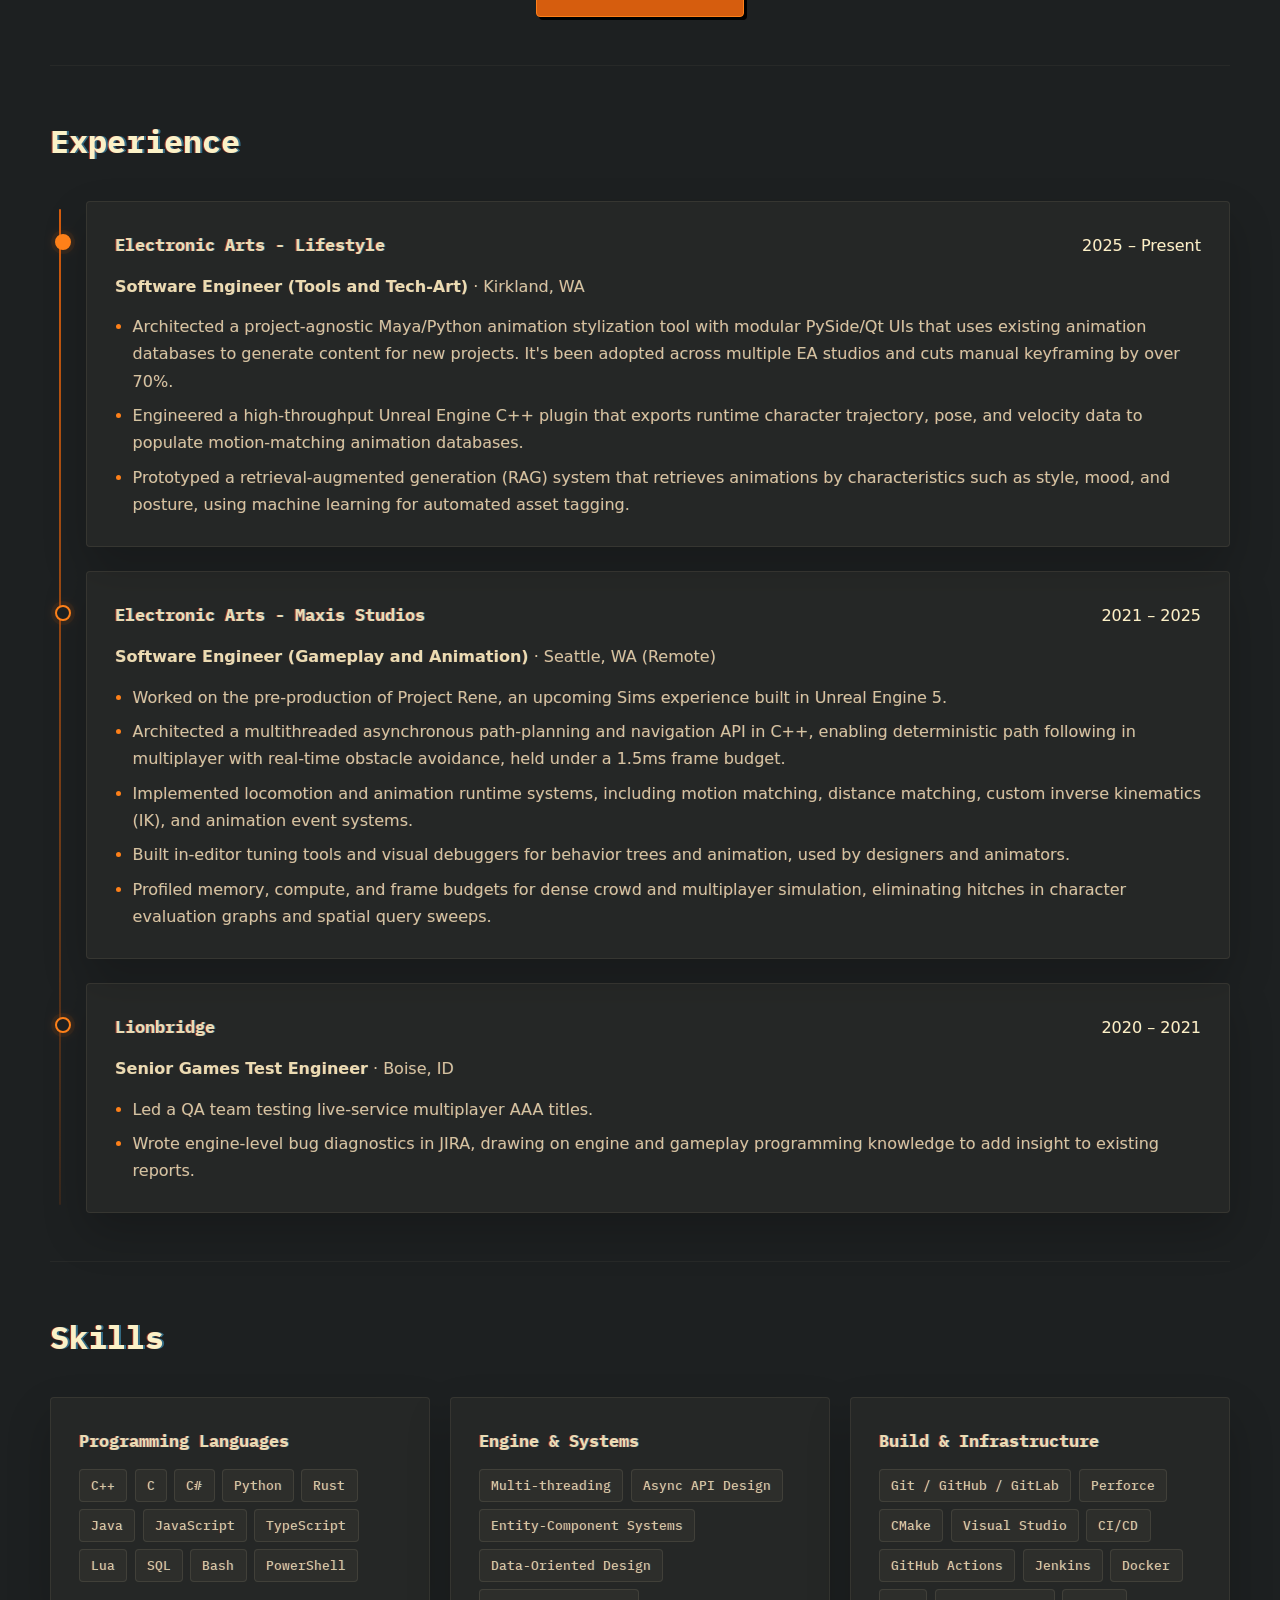
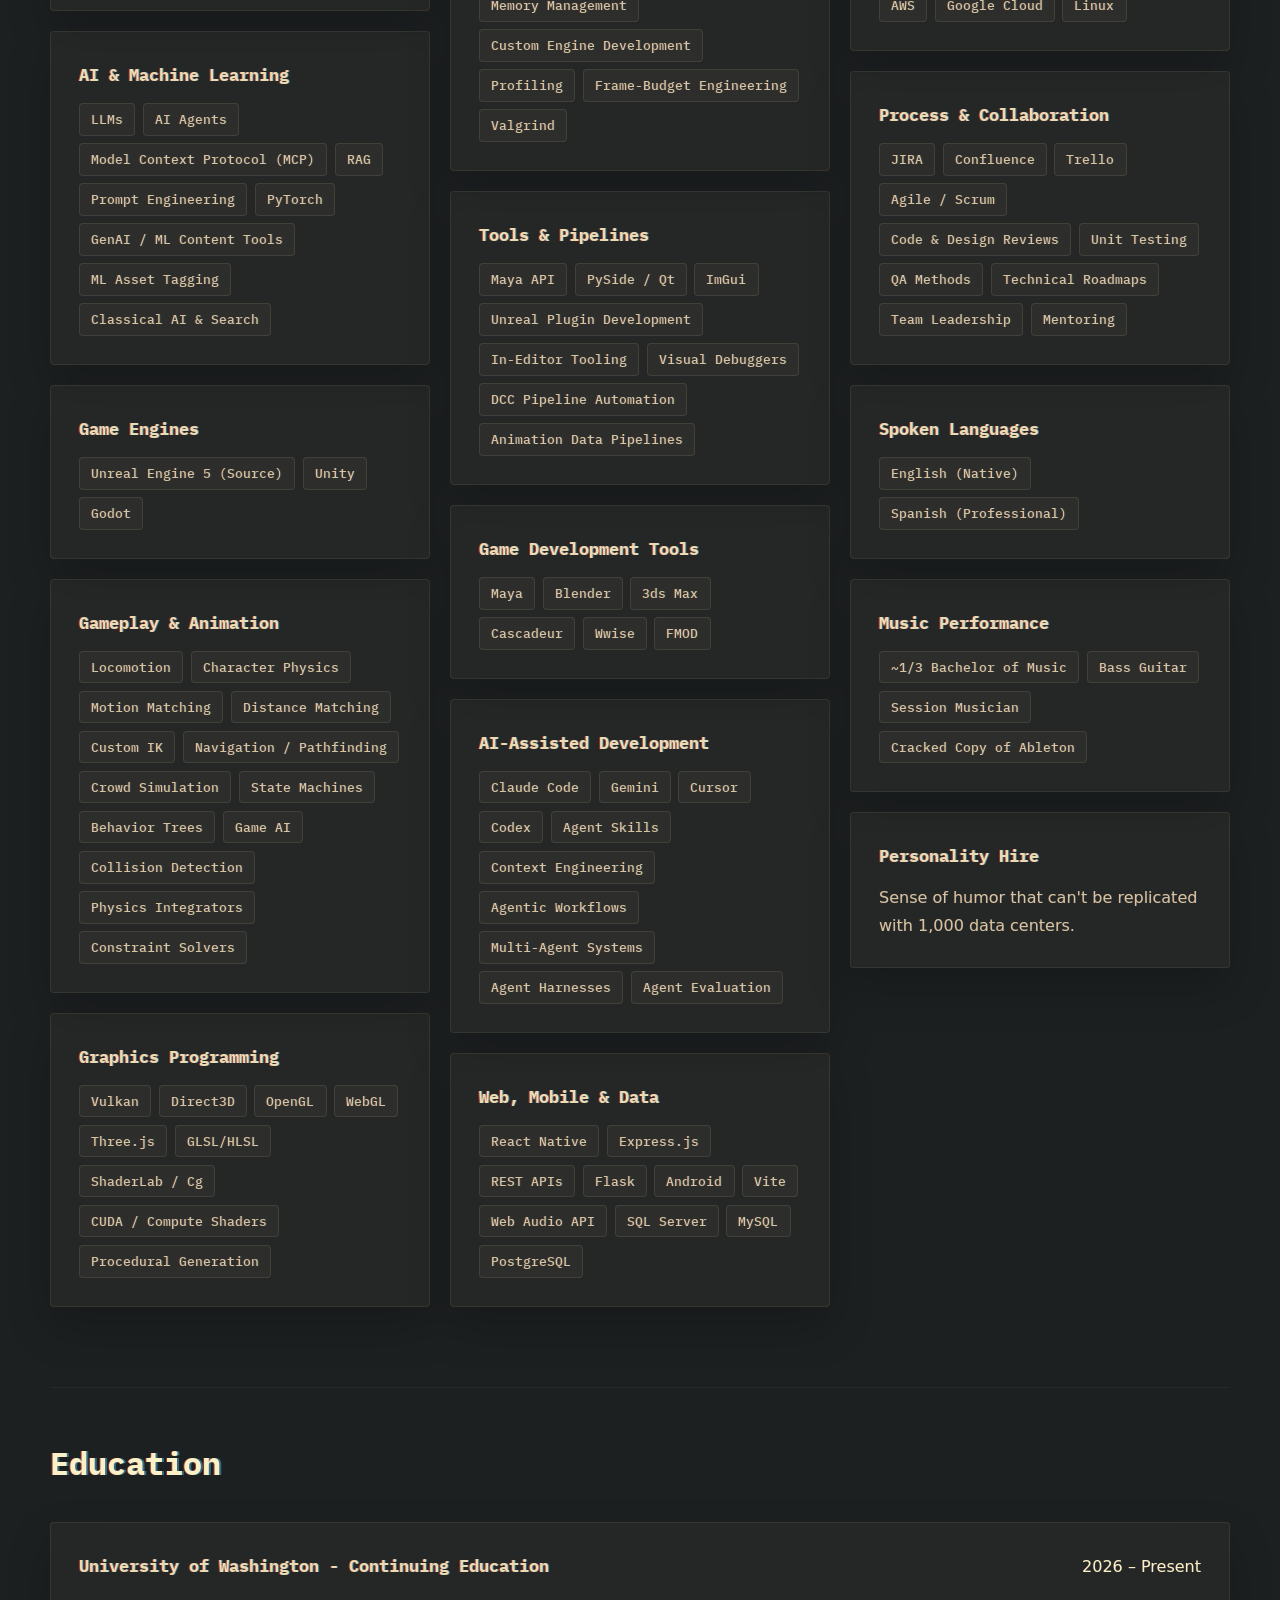
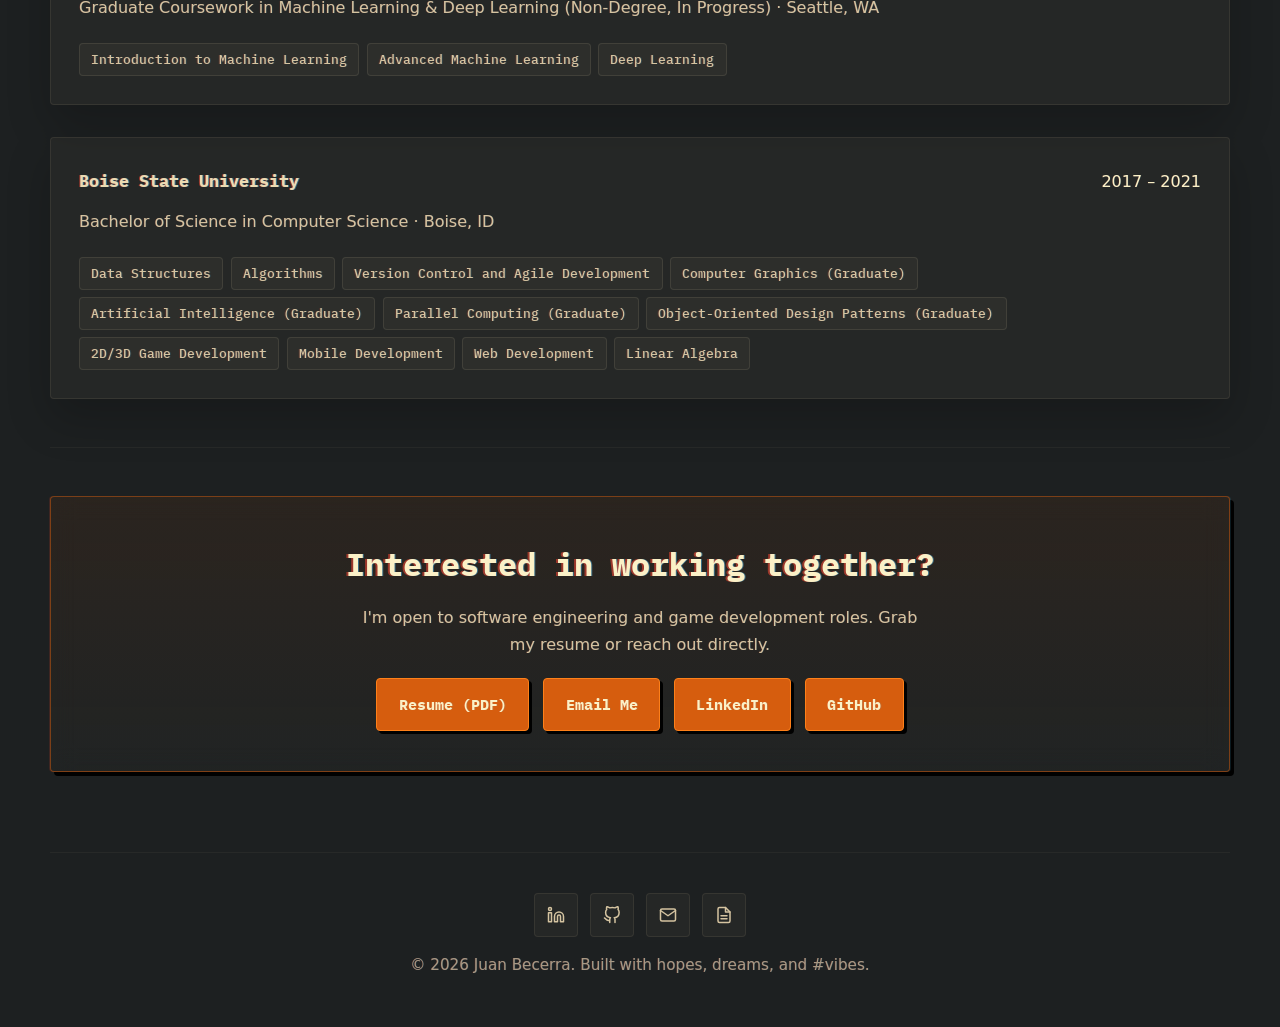
==== commit f379e208: "why would u say that king" ====
--- a/index.html
+++ b/index.html
@@ -106,7 +106,6 @@
       <div class="section-inner">
         <div class="section-header">
           <h2 id="featured-heading">Featured Projects</h2>
-          <p>A few things I've built lately. There's plenty more where these came from.</p>
         </div>
         <!-- Pick the featured projects here: space-separated ids of <article> cards in portfolio.html, in display order.
              js/featured.js builds each card from that article's image, title, and subtitle. -->
